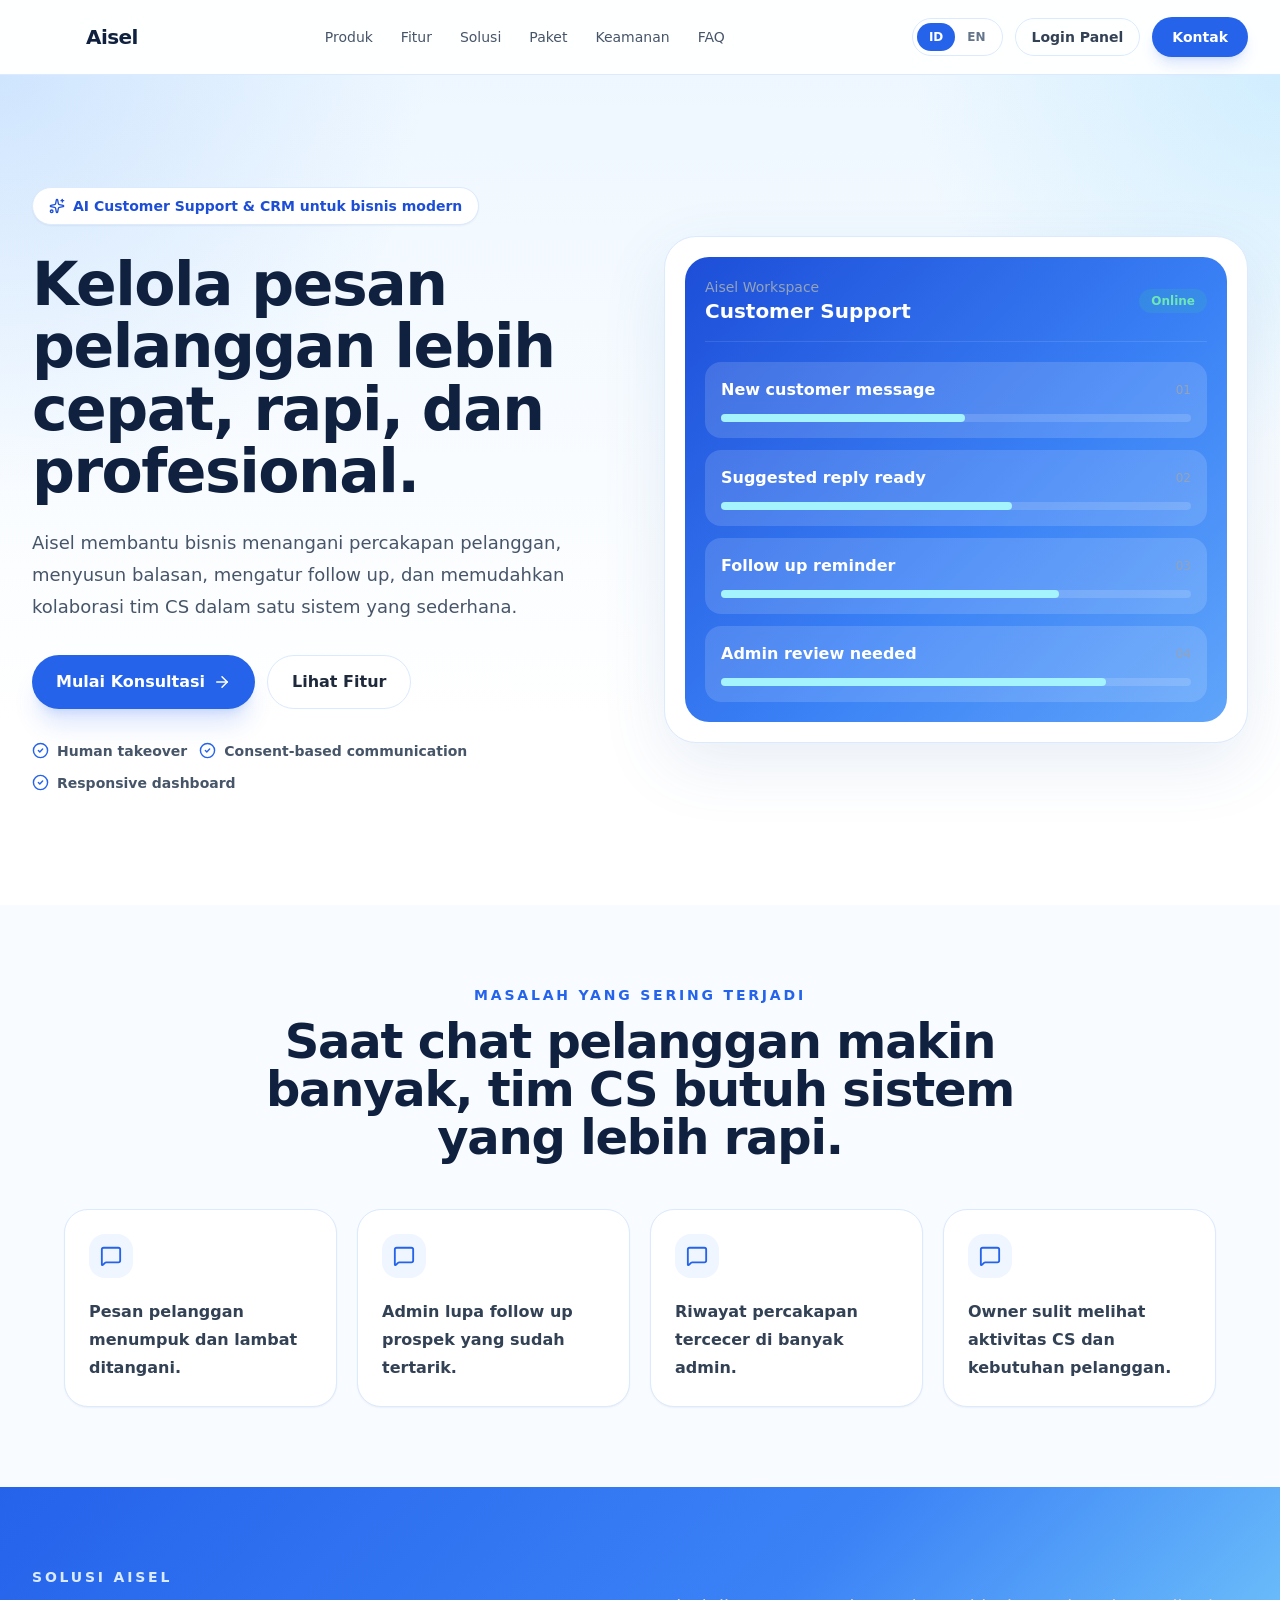
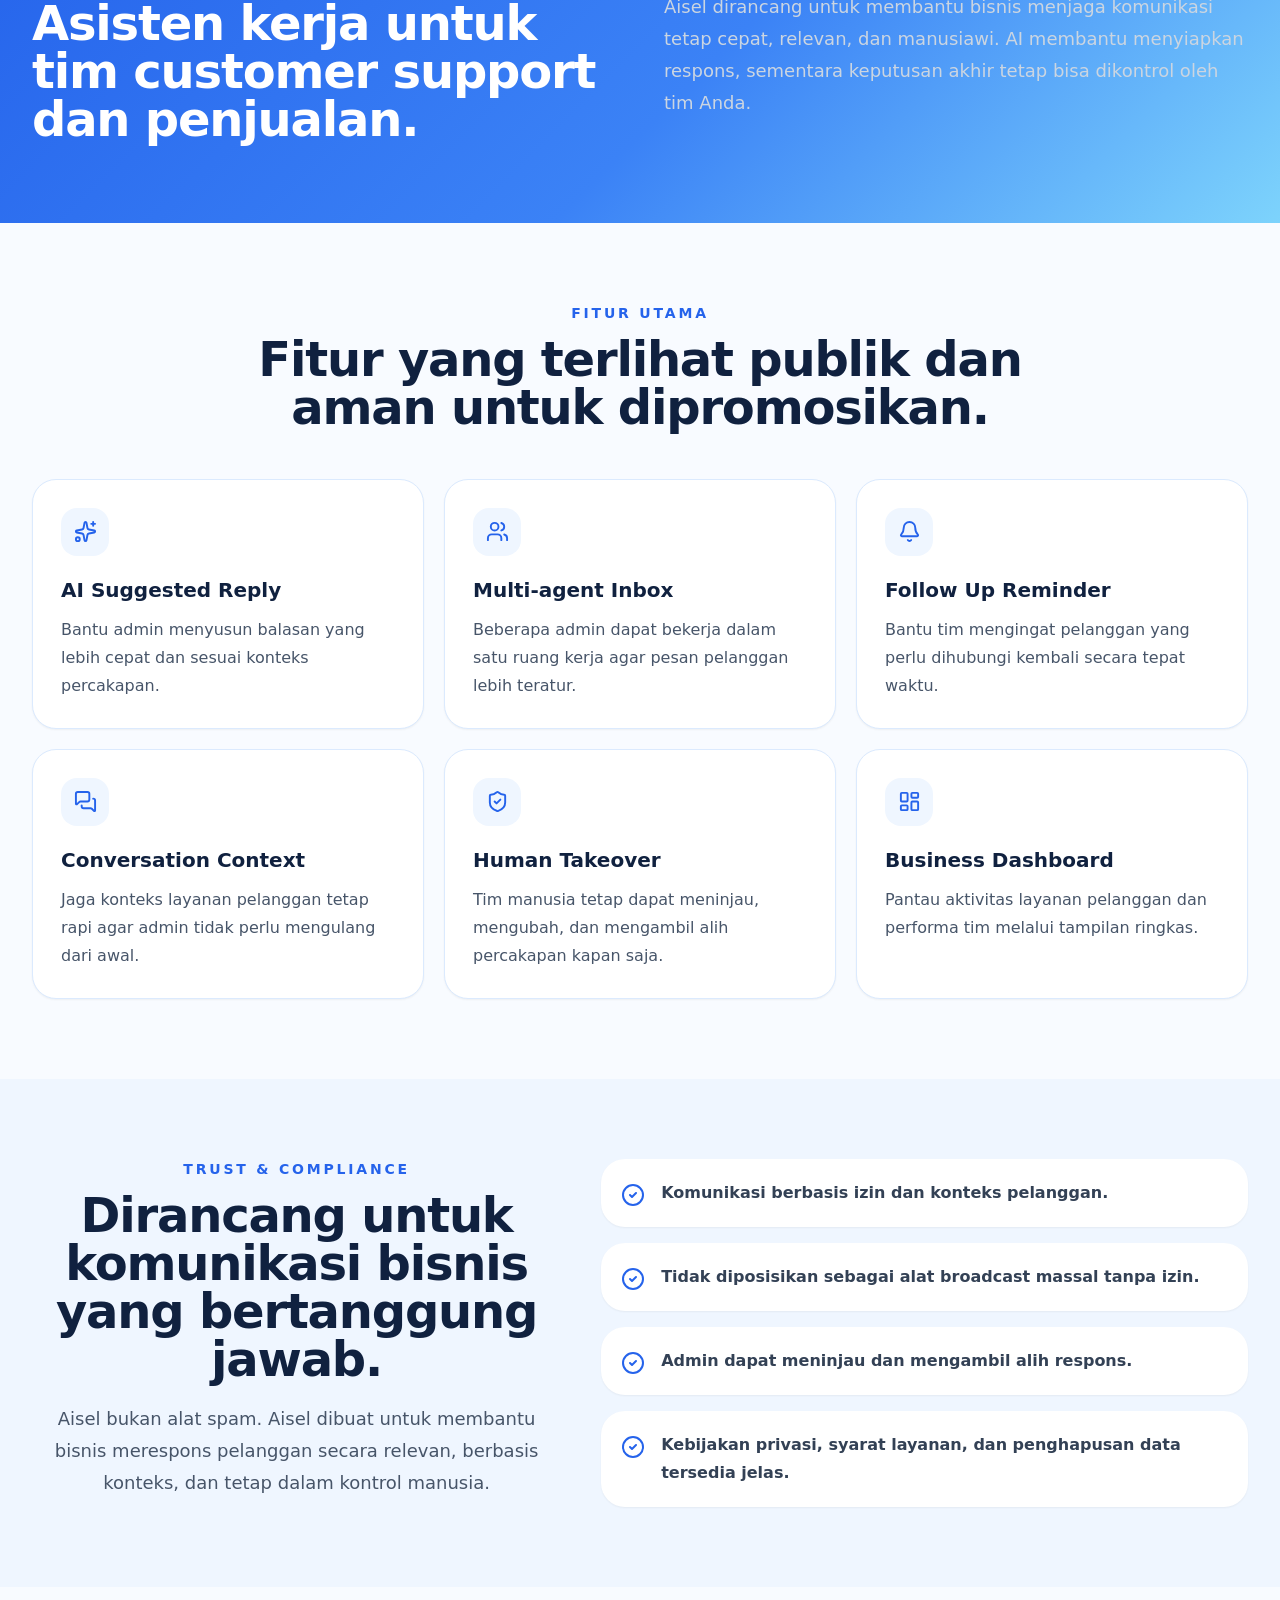
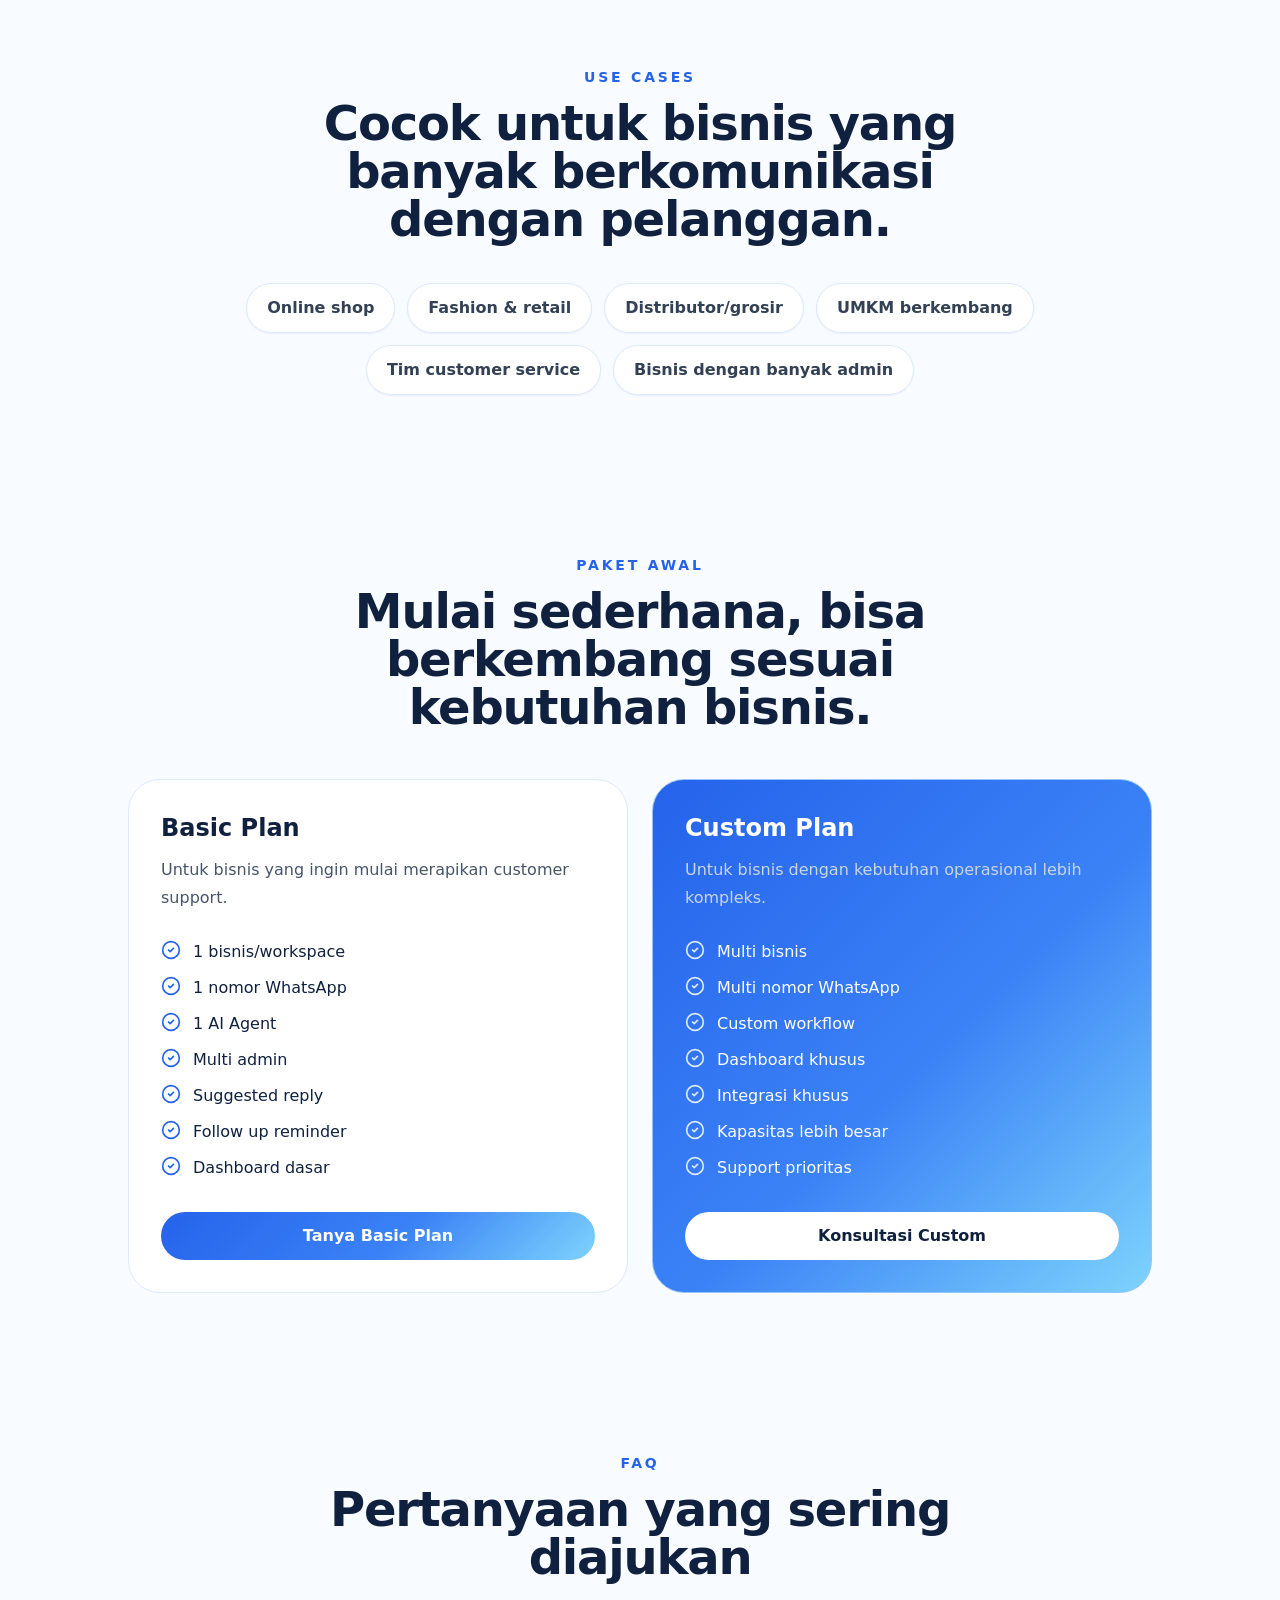
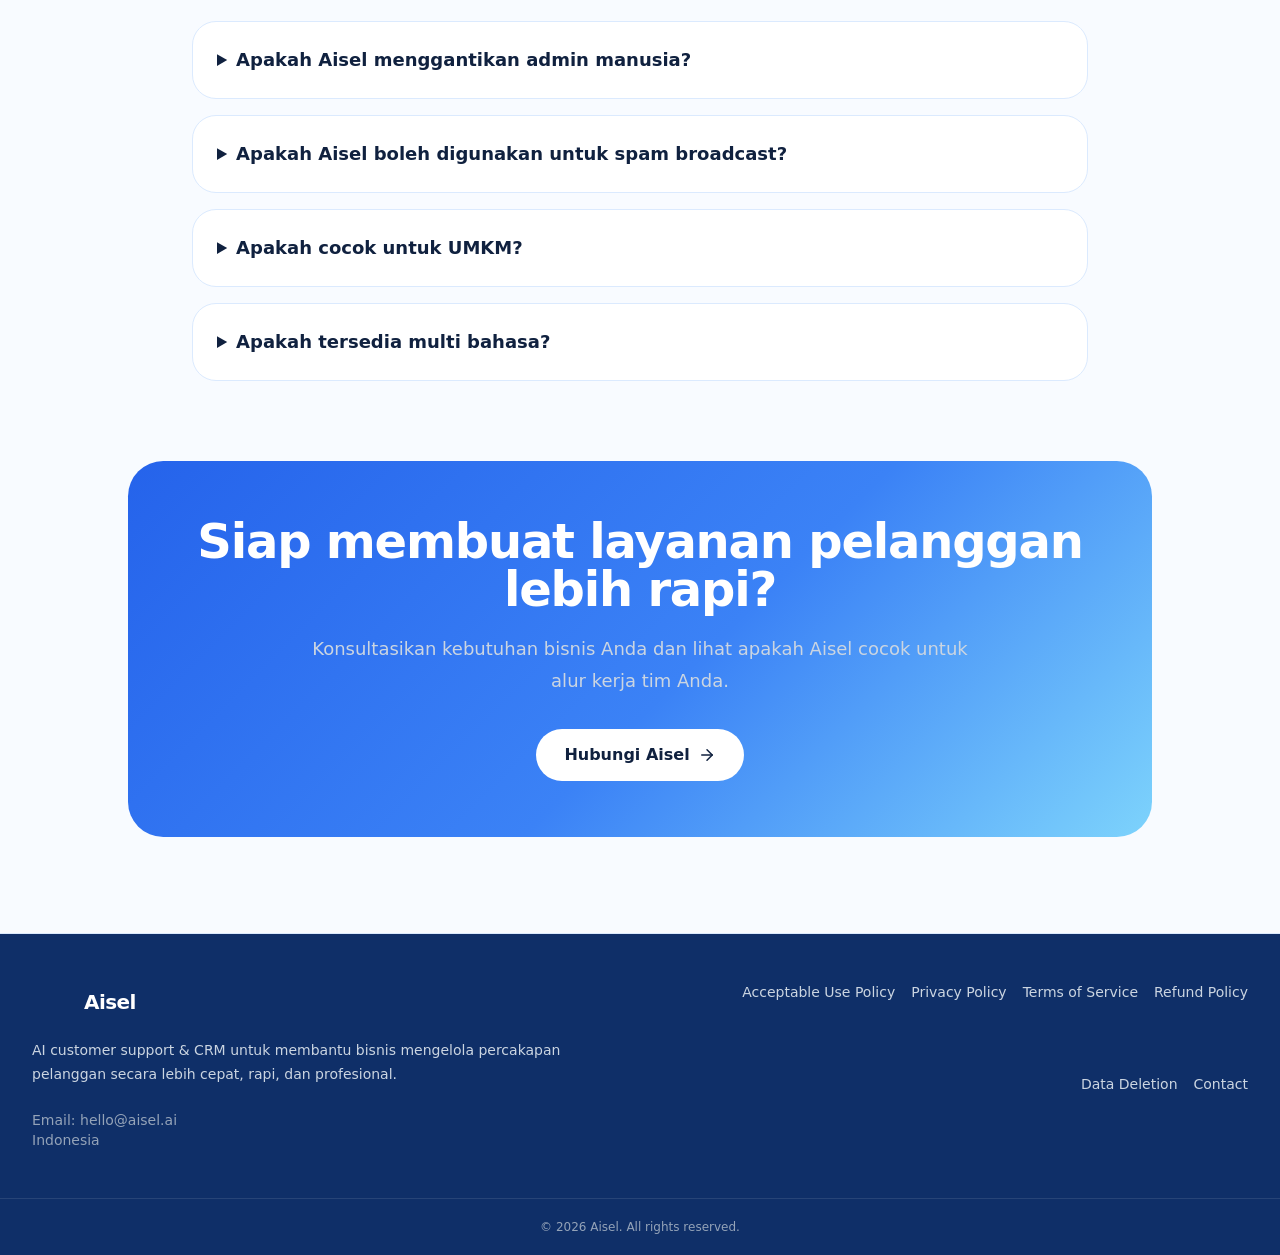
==== index.html @ 8911fbd5 "Add Acceptable Use Policy page" ====
<!doctype html>
<html lang="id">
  <head>
    <meta charset="UTF-8" />
    <meta name="viewport" content="width=device-width, initial-scale=1.0" />
    <meta name="description" content="Aisel membantu bisnis mengelola pesan pelanggan, respons CS, follow up, dan kolaborasi tim secara lebih rapi." />
    <meta name="theme-color" content="#2563eb" />
    <meta property="og:title" content="Aisel — AI Customer Support & CRM" />
    <meta property="og:description" content="Kelola pesan pelanggan lebih cepat, rapi, dan profesional dengan Aisel." />
    <meta property="og:type" content="website" />
    <meta property="og:url" content="https://aisel.ai" />

    <link rel="icon" type="image/png" href="https://panel.aisel.ai/aisel/icon-only.png" />
    <link rel="apple-touch-icon" href="https://panel.aisel.ai/aisel/icon-only.png" />

    <title>Aisel — AI Customer Support & CRM</title>

    <script type="module" crossorigin src="/assets/index-CqHLLNbp.js"></script>
    <link rel="stylesheet" crossorigin href="/assets/index-DAEojUmn.css">

    <style>
      :root { color-scheme: light; }

      body {
        background: #f8fbff !important;
        color: #10213f !important;
      }

      .gradient-bg {
        background:
          radial-gradient(circle at top left, rgba(96, 165, 250, 0.22), transparent 28%),
          radial-gradient(circle at top right, rgba(125, 211, 252, 0.26), transparent 24%),
          linear-gradient(180deg, #eef7ff 0%, #ffffff 78%) !important;
      }

      .bg-slate-950 { background-color: #2563eb !important; }
      footer.bg-slate-950 { background-color: #0f2f68 !important; }
      .bg-slate-50 { background-color: #f8fbff !important; }
      .bg-blue-50 { background-color: #eff6ff !important; }

      .border-slate-200,
      .border-slate-200\/70 {
        border-color: #dbeafe !important;
      }

      .border-slate-950 { border-color: #93c5fd !important; }

      .text-slate-950 { color: #10213f !important; }
      .text-blue-600 { color: #2563eb !important; }
      .text-blue-700 { color: #1d4ed8 !important; }

      .shadow-slate-900\/10,
      .shadow-slate-900\/15 {
        --tw-shadow-color: rgba(37, 99, 235, 0.16) !important;
      }

      .card-glow {
        box-shadow: 0 22px 65px rgba(65, 112, 185, 0.12) !important;
      }

      .hover\:bg-slate-800:hover { background-color: #1d4ed8 !important; }
      .hover\:bg-slate-50:hover { background-color: #eff6ff !important; }

      #pricing .bg-slate-950,
      #contact .bg-slate-950,
      main > section.bg-slate-950 {
        background: linear-gradient(135deg, #2563eb 0%, #3b82f6 55%, #7dd3fc 100%) !important;
      }

      .rounded-\[1\.5rem\].bg-slate-950 {
        background: linear-gradient(135deg, #1d4ed8 0%, #3b82f6 58%, #60a5fa 100%) !important;
      }

      .bg-cyan-400 { background-color: #a5f3fc !important; }
      .text-cyan-300 { color: #dbeafe !important; }

      .bg-white\/10,
      .bg-white\/8 {
        background-color: rgba(255,255,255,0.14) !important;
      }

      /* Aisel official icon replacement */
      header a[href="#/"] > span:first-child,
      footer .flex.items-center.gap-3.font-bold > span:first-child {
        background-image: url("https://panel.aisel.ai/aisel/icon-only.png") !important;
        background-size: contain !important;
        background-position: center !important;
        background-repeat: no-repeat !important;
        background-color: transparent !important;
        color: transparent !important;
        font-size: 0 !important;
        line-height: 0 !important;
        box-shadow: none !important;
      }

      header a[href="#/"] > span:first-child {
        width: 42px !important;
        height: 42px !important;
        border-radius: 14px !important;
      }

      footer .flex.items-center.gap-3.font-bold > span:first-child {
        width: 40px !important;
        height: 40px !important;
        border-radius: 14px !important;
      }

      /* Keep text wordmark clean beside the official icon */
      header a[href="#/"] > span:last-child {
        color: #10213f !important;
        font-weight: 800 !important;
        letter-spacing: -0.03em !important;
      }

      footer .flex.items-center.gap-3.font-bold > span:last-child {
        color: #ffffff !important;
        font-weight: 800 !important;
        letter-spacing: -0.03em !important;
      }

      .aisel-policy-page {
        min-height: 70vh;
        background: #f7fbff;
        padding: 64px 20px;
      }

      .aisel-policy-card {
        max-width: 960px;
        margin: 0 auto;
        border: 1px solid #dbeafe;
        border-radius: 32px;
        background: #ffffff;
        padding: 32px;
        box-shadow: 0 18px 50px rgba(37, 99, 235, 0.10);
      }

      .aisel-policy-back {
        display: inline-flex;
        align-items: center;
        color: #2563eb;
        font-weight: 800;
        text-decoration: none;
        margin-bottom: 28px;
      }

      .aisel-policy-card h1 {
        margin: 0;
        font-size: clamp(2rem, 5vw, 3.5rem);
        line-height: 1.05;
        letter-spacing: -0.045em;
        color: #10213f;
      }

      .aisel-policy-updated {
        margin-top: 14px;
        color: #64748b;
        font-size: 0.95rem;
      }

      .aisel-policy-section {
        margin-top: 32px;
        padding-top: 28px;
        border-top: 1px solid #e0efff;
      }

      .aisel-policy-section h2 {
        margin: 0 0 12px;
        font-size: 1.25rem;
        color: #10213f;
      }

      .aisel-policy-section p,
      .aisel-policy-section li {
        color: #475569;
        line-height: 1.8;
      }

      .aisel-policy-section ul {
        margin: 12px 0 0 22px;
        padding: 0;
        list-style: disc;
      }

      @media (min-width: 768px) {
        .aisel-policy-card { padding: 48px; }
      }
    </style>
  </head>

  <body>
    <div id="root"></div>

    <script>
      (function () {
        const policyPath = '#/acceptable-use-policy';

        const policyHtml = `
          <main class="aisel-policy-page">
            <article class="aisel-policy-card">
              <a class="aisel-policy-back" href="#/">← Aisel</a>
              <h1>Acceptable Use Policy</h1>
              <p class="aisel-policy-updated">Terakhir diperbarui: 18 Mei 2026</p>

              <section class="aisel-policy-section">
                <h2>Tujuan Kebijakan</h2>
                <p>Kebijakan ini menjelaskan penggunaan yang diperbolehkan dan dilarang saat menggunakan Aisel. Aisel dirancang untuk membantu bisnis mengelola komunikasi pelanggan, customer support, follow up, dan kolaborasi tim secara bertanggung jawab.</p>
              </section>

              <section class="aisel-policy-section">
                <h2>Penggunaan yang Diperbolehkan</h2>
                <p>Pengguna dapat menggunakan Aisel untuk kebutuhan operasional bisnis yang sah, termasuk:</p>
                <ul>
                  <li>Mengelola percakapan pelanggan yang relevan dengan bisnis.</li>
                  <li>Membantu tim customer support menyusun respons dengan lebih rapi.</li>
                  <li>Mengatur follow up pelanggan berdasarkan konteks komunikasi yang wajar.</li>
                  <li>Meningkatkan kolaborasi internal tim dalam menangani pelanggan.</li>
                </ul>
              </section>

              <section class="aisel-policy-section">
                <h2>Penggunaan yang Dilarang</h2>
                <p>Pengguna dilarang menggunakan Aisel untuk aktivitas berikut:</p>
                <ul>
                  <li>Spam, blast, atau pengiriman pesan massal tanpa izin yang sah.</li>
                  <li>Phishing, penipuan, impersonasi, atau penyamaran identitas.</li>
                  <li>Mengumpulkan, membeli, menjual, atau menyalahgunakan data kontak tanpa dasar izin yang sesuai.</li>
                  <li>Mengirim konten yang melanggar hukum, menyesatkan, mengancam, melecehkan, atau merugikan pihak lain.</li>
                  <li>Menjual atau mempromosikan produk/jasa ilegal, sangat dibatasi, atau melanggar kebijakan platform terkait.</li>
                  <li>Mencoba menghindari sistem keamanan, batasan platform, atau kebijakan Meta, WhatsApp, Google, maupun penyedia layanan lain.</li>
                  <li>Menggunakan Aisel untuk scraping, penyalahgunaan data pelanggan, atau komunikasi tanpa konteks yang sah.</li>
                </ul>
              </section>

              <section class="aisel-policy-section">
                <h2>Komunikasi Berbasis Izin</h2>
                <p>Pengguna bertanggung jawab memastikan komunikasi kepada pelanggan dilakukan secara relevan, berbasis izin, dan sesuai peraturan yang berlaku. Aisel tidak diposisikan sebagai alat spam atau alat untuk mengirim pesan tanpa persetujuan yang sesuai.</p>
              </section>

              <section class="aisel-policy-section">
                <h2>Kontrol Manusia</h2>
                <p>Respons berbantuan AI tetap perlu ditinjau oleh manusia, terutama untuk informasi sensitif, komitmen harga, kebijakan bisnis, keluhan pelanggan, atau keputusan yang berdampak hukum dan finansial.</p>
              </section>

              <section class="aisel-policy-section">
                <h2>Hubungan dengan Platform Pihak Ketiga</h2>
                <p>Aisel adalah produk perangkat lunak independen dan tidak berafiliasi, disponsori, atau didukung secara resmi oleh Meta atau WhatsApp. WhatsApp adalah merek dagang dari pemiliknya masing-masing. Pengguna bertanggung jawab mematuhi kebijakan platform yang digunakan.</p>
              </section>

              <section class="aisel-policy-section">
                <h2>Penegakan Kebijakan</h2>
                <p>Aisel dapat membatasi, menangguhkan, atau menghentikan akses pengguna apabila ditemukan penyalahgunaan layanan, pelanggaran kebijakan, risiko keamanan, atau aktivitas yang dapat merugikan pelanggan, platform, atau pihak lain.</p>
              </section>

              <section class="aisel-policy-section">
                <h2>Kontak</h2>
                <p>Untuk pertanyaan terkait kebijakan ini, hubungi kami melalui email resmi: hello@aisel.ai.</p>
              </section>
            </article>
          </main>
        `;

        function renderAcceptableUsePolicy() {
          const root = document.getElementById('root');
          if (!root) return;
          if (window.location.hash === policyPath) {
            document.title = 'Acceptable Use Policy — Aisel';
            root.innerHTML = policyHtml;
          }
        }

        function injectFooterLink() {
          const footerLinks = document.querySelector('footer .flex.flex-wrap.gap-4');
          if (!footerLinks || footerLinks.querySelector('[href="#/acceptable-use-policy"]')) return;
          const link = document.createElement('a');
          link.href = '#/acceptable-use-policy';
          link.className = 'text-sm text-slate-300 hover:text-white';
          link.textContent = 'Acceptable Use Policy';
          footerLinks.insertBefore(link, footerLinks.firstChild);
        }

        function run() {
          if (window.location.hash === policyPath) {
            setTimeout(renderAcceptableUsePolicy, 120);
            setTimeout(renderAcceptableUsePolicy, 350);
          } else {
            setTimeout(injectFooterLink, 250);
            setTimeout(injectFooterLink, 800);
          }
        }

        window.addEventListener('hashchange', function () {
          if (window.location.hash === policyPath) {
            run();
          } else {
            setTimeout(injectFooterLink, 400);
          }
        });

        window.addEventListener('DOMContentLoaded', run);
        setTimeout(run, 900);
      })();
    </script>
  </body>
</html>
---- assets/index-DAEojUmn.css ----
*,:before,:after,::backdrop{--tw-border-spacing-x:0;--tw-border-spacing-y:0;--tw-translate-x:0;--tw-translate-y:0;--tw-rotate:0;--tw-skew-x:0;--tw-skew-y:0;--tw-scale-x:1;--tw-scale-y:1;--tw-pan-x: ;--tw-pan-y: ;--tw-pinch-zoom: ;--tw-scroll-snap-strictness:proximity;--tw-gradient-from-position: ;--tw-gradient-via-position: ;--tw-gradient-to-position: ;--tw-ordinal: ;--tw-slashed-zero: ;--tw-numeric-figure: ;--tw-numeric-spacing: ;--tw-numeric-fraction: ;--tw-ring-inset: ;--tw-ring-offset-width:0px;--tw-ring-offset-color:#fff;--tw-ring-color:#3b82f680;--tw-ring-offset-shadow:0 0 #0000;--tw-ring-shadow:0 0 #0000;--tw-shadow:0 0 #0000;--tw-shadow-colored:0 0 #0000;--tw-blur: ;--tw-brightness: ;--tw-contrast: ;--tw-grayscale: ;--tw-hue-rotate: ;--tw-invert: ;--tw-saturate: ;--tw-sepia: ;--tw-drop-shadow: ;--tw-backdrop-blur: ;--tw-backdrop-brightness: ;--tw-backdrop-contrast: ;--tw-backdrop-grayscale: ;--tw-backdrop-hue-rotate: ;--tw-backdrop-invert: ;--tw-backdrop-opacity: ;--tw-backdrop-saturate: ;--tw-backdrop-sepia: ;--tw-contain-size: ;--tw-contain-layout: ;--tw-contain-paint: ;--tw-contain-style: }*,:before,:after{box-sizing:border-box;border:0 solid #e5e7eb}:before,:after{--tw-content:""}html,:host{-webkit-text-size-adjust:100%;tab-size:4;font-feature-settings:normal;font-variation-settings:normal;-webkit-tap-highlight-color:transparent;font-family:Inter,ui-sans-serif,system-ui,sans-serif;line-height:1.5}body{line-height:inherit;margin:0}hr{height:0;color:inherit;border-top-width:1px}abbr:where([title]){-webkit-text-decoration:underline dotted;text-decoration:underline dotted}h1,h2,h3,h4,h5,h6{font-size:inherit;font-weight:inherit}a{color:inherit;-webkit-text-decoration:inherit;text-decoration:inherit}b,strong{font-weight:bolder}code,kbd,samp,pre{font-feature-settings:normal;font-variation-settings:normal;font-family:ui-monospace,SFMono-Regular,Menlo,Monaco,Consolas,Liberation Mono,Courier New,monospace;font-size:1em}small{font-size:80%}sub,sup{vertical-align:baseline;font-size:75%;line-height:0;position:relative}sub{bottom:-.25em}sup{top:-.5em}table{text-indent:0;border-color:inherit;border-collapse:collapse}button,input,optgroup,select,textarea{font-feature-settings:inherit;font-variation-settings:inherit;font-family:inherit;font-size:100%;font-weight:inherit;line-height:inherit;letter-spacing:inherit;color:inherit;margin:0;padding:0}button,select{text-transform:none}button,input:where([type=button]),input:where([type=reset]),input:where([type=submit]){-webkit-appearance:button;background-color:#0000;background-image:none}:-moz-focusring{outline:auto}:-moz-ui-invalid{box-shadow:none}progress{vertical-align:baseline}::-webkit-inner-spin-button{height:auto}::-webkit-outer-spin-button{height:auto}[type=search]{-webkit-appearance:textfield;outline-offset:-2px}::-webkit-search-decoration{-webkit-appearance:none}::-webkit-file-upload-button{-webkit-appearance:button;font:inherit}summary{display:list-item}blockquote,dl,dd,h1,h2,h3,h4,h5,h6,hr,figure,p,pre{margin:0}fieldset{margin:0;padding:0}legend{padding:0}ol,ul,menu{margin:0;padding:0;list-style:none}dialog{padding:0}textarea{resize:vertical}input::-moz-placeholder{opacity:1;color:#9ca3af}textarea::-moz-placeholder{opacity:1;color:#9ca3af}input::placeholder,textarea::placeholder{opacity:1;color:#9ca3af}button,[role=button]{cursor:pointer}:disabled{cursor:default}img,svg,video,canvas,audio,iframe,embed,object{vertical-align:middle;display:block}img,video{max-width:100%;height:auto}[hidden]:where(:not([hidden=until-found])){display:none}.relative{position:relative}.sticky{position:sticky}.top-0{top:0}.z-50{z-index:50}.mx-auto{margin-left:auto;margin-right:auto}.mt-1{margin-top:.25rem}.mt-10{margin-top:2.5rem}.mt-12{margin-top:3rem}.mt-3{margin-top:.75rem}.mt-4{margin-top:1rem}.mt-5{margin-top:1.25rem}.mt-6{margin-top:1.5rem}.mt-7{margin-top:1.75rem}.mt-8{margin-top:2rem}.flex{display:flex}.inline-flex{display:inline-flex}.grid{display:grid}.hidden{display:none}.h-10{height:2.5rem}.h-11{height:2.75rem}.h-12{height:3rem}.h-2{height:.5rem}.w-10{width:2.5rem}.w-11{width:2.75rem}.w-12{width:3rem}.w-full{width:100%}.max-w-2xl{max-width:42rem}.max-w-3xl{max-width:48rem}.max-w-4xl{max-width:56rem}.max-w-5xl{max-width:64rem}.max-w-6xl{max-width:72rem}.max-w-7xl{max-width:80rem}.max-w-xl{max-width:36rem}.shrink-0{flex-shrink:0}.grow{flex-grow:1}.cursor-pointer{cursor:pointer}.flex-col{flex-direction:column}.flex-wrap{flex-wrap:wrap}.place-items-center{place-items:center}.items-center{align-items:center}.justify-center{justify-content:center}.justify-between{justify-content:space-between}.gap-10{gap:2.5rem}.gap-12{gap:3rem}.gap-2{gap:.5rem}.gap-3{gap:.75rem}.gap-4{gap:1rem}.gap-5{gap:1.25rem}.gap-6{gap:1.5rem}.gap-7{gap:1.75rem}.gap-8{gap:2rem}.overflow-hidden{overflow:hidden}.rounded-2xl{border-radius:1rem}.rounded-3xl,.rounded-\[1\.5rem\]{border-radius:1.5rem}.rounded-\[2\.2rem\]{border-radius:2.2rem}.rounded-\[2rem\]{border-radius:2rem}.rounded-full{border-radius:9999px}.rounded-xl{border-radius:.75rem}.border{border-width:1px}.border-b{border-bottom-width:1px}.border-t{border-top-width:1px}.border-blue-100{--tw-border-opacity:1;border-color:rgb(219 234 254/var(--tw-border-opacity,1))}.border-slate-200{--tw-border-opacity:1;border-color:rgb(226 232 240/var(--tw-border-opacity,1))}.border-slate-200\/70{border-color:#e2e8f0b3}.border-slate-950{--tw-border-opacity:1;border-color:rgb(2 6 23/var(--tw-border-opacity,1))}.border-white\/10{border-color:#ffffff1a}.bg-blue-50{--tw-bg-opacity:1;background-color:rgb(239 246 255/var(--tw-bg-opacity,1))}.bg-cyan-400{--tw-bg-opacity:1;background-color:rgb(34 211 238/var(--tw-bg-opacity,1))}.bg-emerald-400\/15{background-color:#34d39926}.bg-slate-50{--tw-bg-opacity:1;background-color:rgb(248 250 252/var(--tw-bg-opacity,1))}.bg-slate-950{--tw-bg-opacity:1;background-color:rgb(2 6 23/var(--tw-bg-opacity,1))}.bg-white{--tw-bg-opacity:1;background-color:rgb(255 255 255/var(--tw-bg-opacity,1))}.bg-white\/10{background-color:#ffffff1a}.bg-white\/85{background-color:#ffffffd9}.p-1{padding:.25rem}.p-2{padding:.5rem}.p-4{padding:1rem}.p-5{padding:1.25rem}.p-6{padding:1.5rem}.p-7{padding:1.75rem}.p-8{padding:2rem}.px-3{padding-left:.75rem;padding-right:.75rem}.px-4{padding-left:1rem;padding-right:1rem}.px-5{padding-left:1.25rem;padding-right:1.25rem}.px-6{padding-left:1.5rem;padding-right:1.5rem}.px-7{padding-left:1.75rem;padding-right:1.75rem}.py-1{padding-top:.25rem;padding-bottom:.25rem}.py-1\.5{padding-top:.375rem;padding-bottom:.375rem}.py-12{padding-top:3rem;padding-bottom:3rem}.py-16{padding-top:4rem;padding-bottom:4rem}.py-2{padding-top:.5rem;padding-bottom:.5rem}.py-2\.5{padding-top:.625rem;padding-bottom:.625rem}.py-20{padding-top:5rem;padding-bottom:5rem}.py-3{padding-top:.75rem;padding-bottom:.75rem}.py-3\.5{padding-top:.875rem;padding-bottom:.875rem}.py-4{padding-top:1rem;padding-bottom:1rem}.py-5{padding-top:1.25rem;padding-bottom:1.25rem}.pb-24{padding-bottom:6rem}.pb-4{padding-bottom:1rem}.text-center{text-align:center}.text-2xl{font-size:1.5rem;line-height:2rem}.text-3xl{font-size:1.875rem;line-height:2.25rem}.text-4xl{font-size:2.25rem;line-height:2.5rem}.text-lg{font-size:1.125rem;line-height:1.75rem}.text-sm{font-size:.875rem;line-height:1.25rem}.text-xl{font-size:1.25rem;line-height:1.75rem}.text-xs{font-size:.75rem;line-height:1rem}.font-bold{font-weight:700}.font-extrabold{font-weight:800}.font-medium{font-weight:500}.font-semibold{font-weight:600}.uppercase{text-transform:uppercase}.leading-6{line-height:1.5rem}.leading-7{line-height:1.75rem}.leading-8{line-height:2rem}.tracking-\[0\.2em\]{letter-spacing:.2em}.tracking-tight{letter-spacing:-.025em}.text-blue-600{--tw-text-opacity:1;color:rgb(37 99 235/var(--tw-text-opacity,1))}.text-blue-700{--tw-text-opacity:1;color:rgb(29 78 216/var(--tw-text-opacity,1))}.text-cyan-300{--tw-text-opacity:1;color:rgb(103 232 249/var(--tw-text-opacity,1))}.text-emerald-300{--tw-text-opacity:1;color:rgb(110 231 183/var(--tw-text-opacity,1))}.text-slate-300{--tw-text-opacity:1;color:rgb(203 213 225/var(--tw-text-opacity,1))}.text-slate-400{--tw-text-opacity:1;color:rgb(148 163 184/var(--tw-text-opacity,1))}.text-slate-500{--tw-text-opacity:1;color:rgb(100 116 139/var(--tw-text-opacity,1))}.text-slate-600{--tw-text-opacity:1;color:rgb(71 85 105/var(--tw-text-opacity,1))}.text-slate-700{--tw-text-opacity:1;color:rgb(51 65 85/var(--tw-text-opacity,1))}.text-slate-800{--tw-text-opacity:1;color:rgb(30 41 59/var(--tw-text-opacity,1))}.text-slate-950{--tw-text-opacity:1;color:rgb(2 6 23/var(--tw-text-opacity,1))}.text-white{--tw-text-opacity:1;color:rgb(255 255 255/var(--tw-text-opacity,1))}.shadow-lg{--tw-shadow:0 10px 15px -3px #0000001a, 0 4px 6px -4px #0000001a;--tw-shadow-colored:0 10px 15px -3px var(--tw-shadow-color), 0 4px 6px -4px var(--tw-shadow-color);box-shadow:var(--tw-ring-offset-shadow,0 0 #0000), var(--tw-ring-shadow,0 0 #0000), var(--tw-shadow)}.shadow-sm{--tw-shadow:0 1px 2px 0 #0000000d;--tw-shadow-colored:0 1px 2px 0 var(--tw-shadow-color);box-shadow:var(--tw-ring-offset-shadow,0 0 #0000), var(--tw-ring-shadow,0 0 #0000), var(--tw-shadow)}.shadow-xl{--tw-shadow:0 20px 25px -5px #0000001a, 0 8px 10px -6px #0000001a;--tw-shadow-colored:0 20px 25px -5px var(--tw-shadow-color), 0 8px 10px -6px var(--tw-shadow-color);box-shadow:var(--tw-ring-offset-shadow,0 0 #0000), var(--tw-ring-shadow,0 0 #0000), var(--tw-shadow)}.shadow-slate-900\/10{--tw-shadow-color:#0f172a1a;--tw-shadow:var(--tw-shadow-colored)}.shadow-slate-900\/15{--tw-shadow-color:#0f172a26;--tw-shadow:var(--tw-shadow-colored)}.backdrop-blur-xl{--tw-backdrop-blur:blur(24px);-webkit-backdrop-filter:var(--tw-backdrop-blur) var(--tw-backdrop-brightness) var(--tw-backdrop-contrast) var(--tw-backdrop-grayscale) var(--tw-backdrop-hue-rotate) var(--tw-backdrop-invert) var(--tw-backdrop-opacity) var(--tw-backdrop-saturate) var(--tw-backdrop-sepia);backdrop-filter:var(--tw-backdrop-blur) var(--tw-backdrop-brightness) var(--tw-backdrop-contrast) var(--tw-backdrop-grayscale) var(--tw-backdrop-hue-rotate) var(--tw-backdrop-invert) var(--tw-backdrop-opacity) var(--tw-backdrop-saturate) var(--tw-backdrop-sepia)}.transition{transition-property:color,background-color,border-color,text-decoration-color,fill,stroke,opacity,box-shadow,transform,filter,-webkit-backdrop-filter,backdrop-filter;transition-duration:.15s;transition-timing-function:cubic-bezier(.4,0,.2,1)}:root{--lightningcss-light:initial;--lightningcss-dark: ;color-scheme:light}html{scroll-behavior:smooth}body{color:#0f172a;background:#fff;margin:0;font-family:Inter,ui-sans-serif,system-ui,sans-serif}.gradient-bg{background:radial-gradient(circle at 0 0,#2563eb29,#0000 30%),radial-gradient(circle at 100% 0,#06b6d429,#0000 28%),linear-gradient(#f8fafc 0%,#fff 80%)}.card-glow{box-shadow:0 20px 70px #0f172a14}.hover\:-translate-y-1:hover{--tw-translate-y:-.25rem;transform:translate(var(--tw-translate-x), var(--tw-translate-y)) rotate(var(--tw-rotate)) skewX(var(--tw-skew-x)) skewY(var(--tw-skew-y)) scaleX(var(--tw-scale-x)) scaleY(var(--tw-scale-y))}.hover\:bg-slate-50:hover{--tw-bg-opacity:1;background-color:rgb(248 250 252/var(--tw-bg-opacity,1))}.hover\:bg-slate-800:hover{--tw-bg-opacity:1;background-color:rgb(30 41 59/var(--tw-bg-opacity,1))}.hover\:text-slate-950:hover{--tw-text-opacity:1;color:rgb(2 6 23/var(--tw-text-opacity,1))}.hover\:text-white:hover{--tw-text-opacity:1;color:rgb(255 255 255/var(--tw-text-opacity,1))}.hover\:shadow-xl:hover{--tw-shadow:0 20px 25px -5px #0000001a, 0 8px 10px -6px #0000001a;--tw-shadow-colored:0 20px 25px -5px var(--tw-shadow-color), 0 8px 10px -6px var(--tw-shadow-color);box-shadow:var(--tw-ring-offset-shadow,0 0 #0000), var(--tw-ring-shadow,0 0 #0000), var(--tw-shadow)}@media (width>=640px){.sm\:flex-row{flex-direction:row}}@media (width>=768px){.md\:grid-cols-2{grid-template-columns:repeat(2,minmax(0,1fr))}.md\:p-12{padding:3rem}.md\:p-14{padding:3.5rem}.md\:text-5xl{font-size:3rem;line-height:1}.md\:text-6xl{font-size:3.75rem;line-height:1}.md\:leading-\[1\.04\]{line-height:1.04}}@media (width>=1024px){.lg\:flex{display:flex}.lg\:hidden{display:none}.lg\:grid-cols-2{grid-template-columns:repeat(2,minmax(0,1fr))}.lg\:grid-cols-3{grid-template-columns:repeat(3,minmax(0,1fr))}.lg\:grid-cols-4{grid-template-columns:repeat(4,minmax(0,1fr))}.lg\:grid-cols-\[\.9fr_1\.1fr\]{grid-template-columns:.9fr 1.1fr}.lg\:justify-end{justify-content:flex-end}.lg\:px-8{padding-left:2rem;padding-right:2rem}.lg\:py-28{padding-top:7rem;padding-bottom:7rem}}
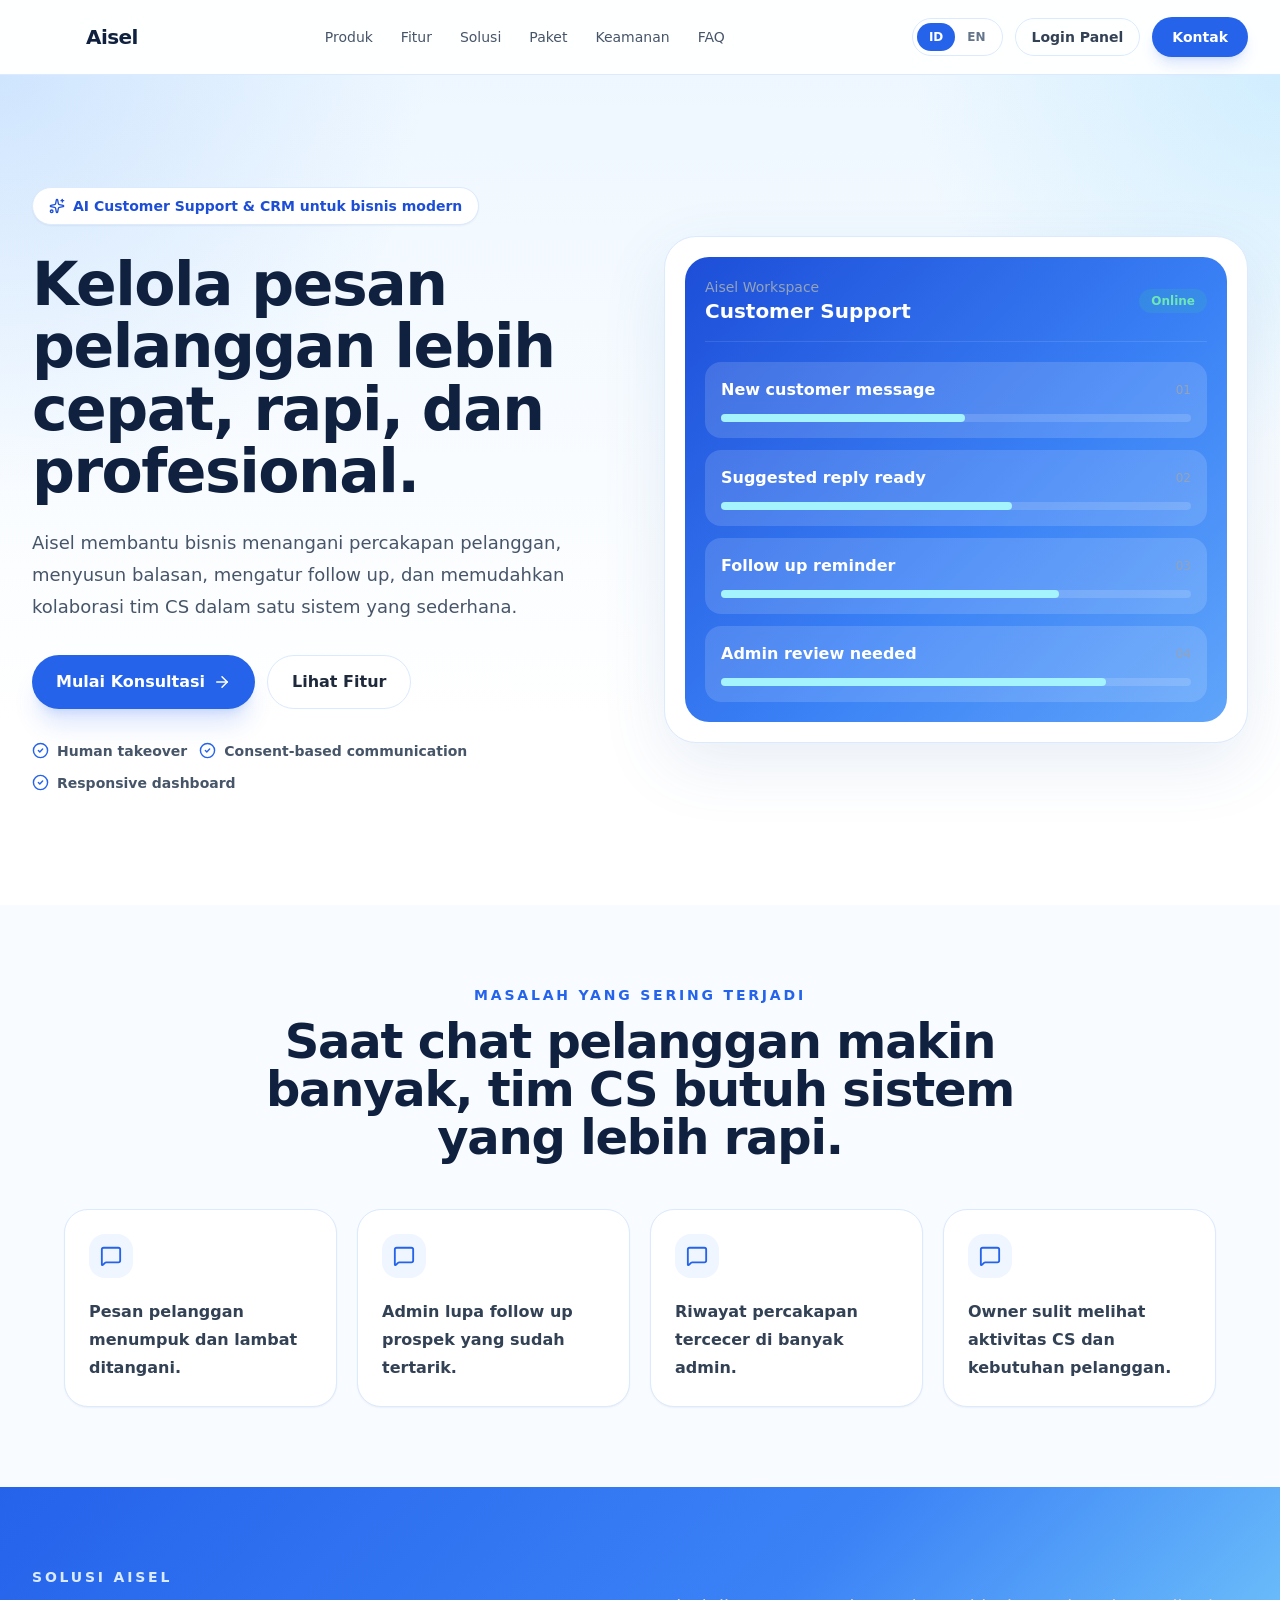
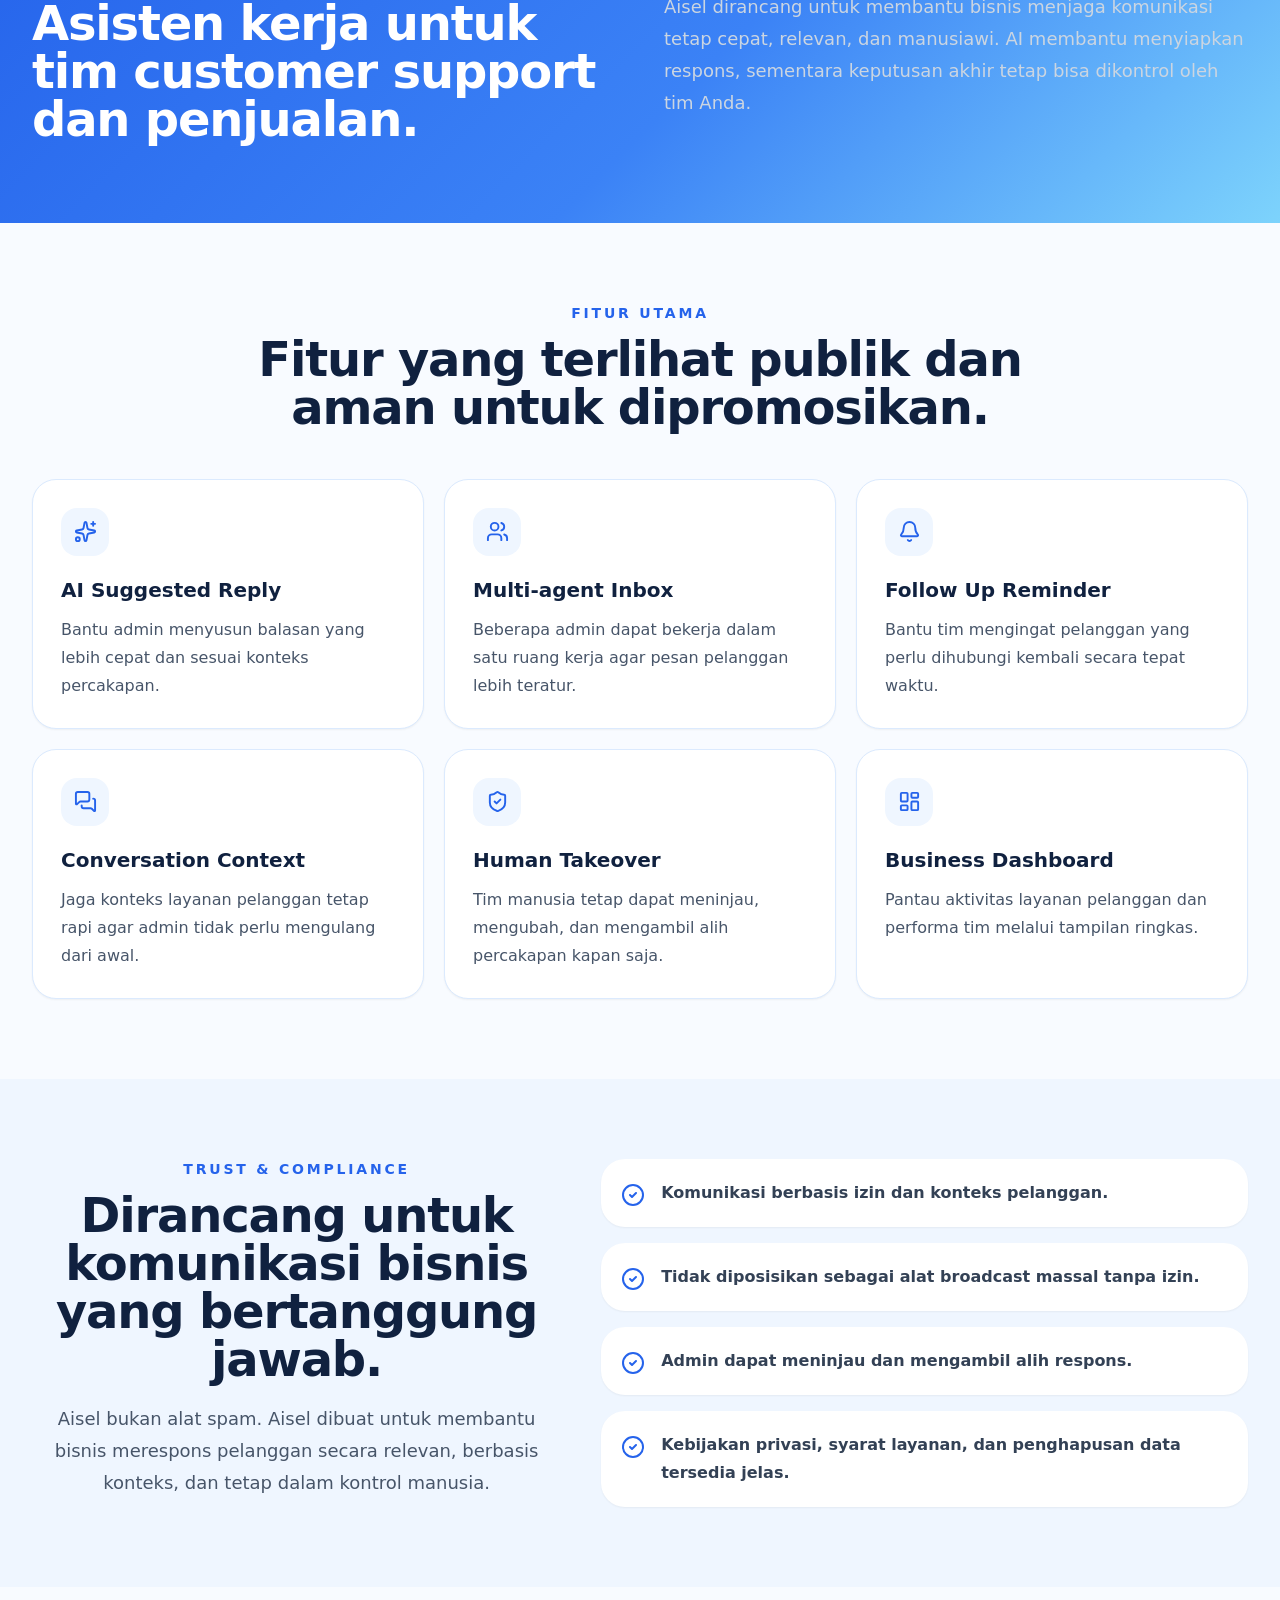
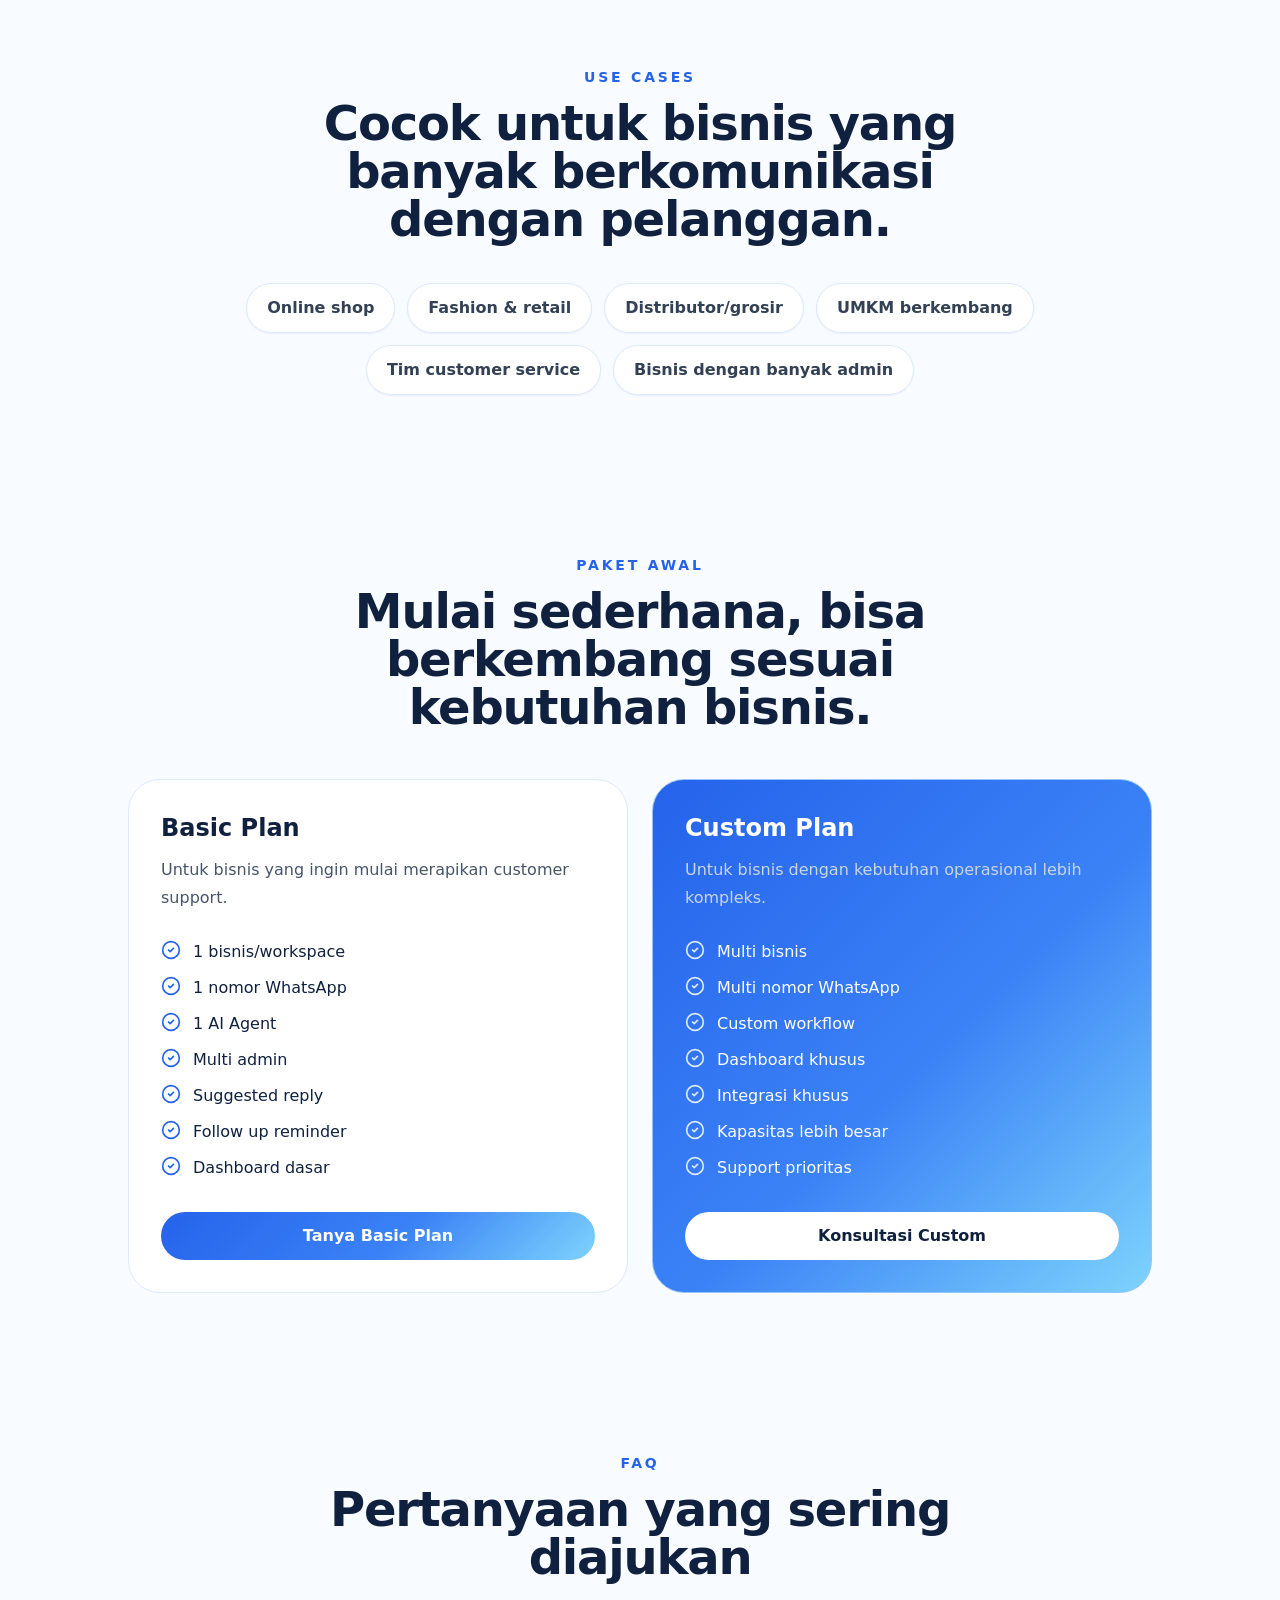
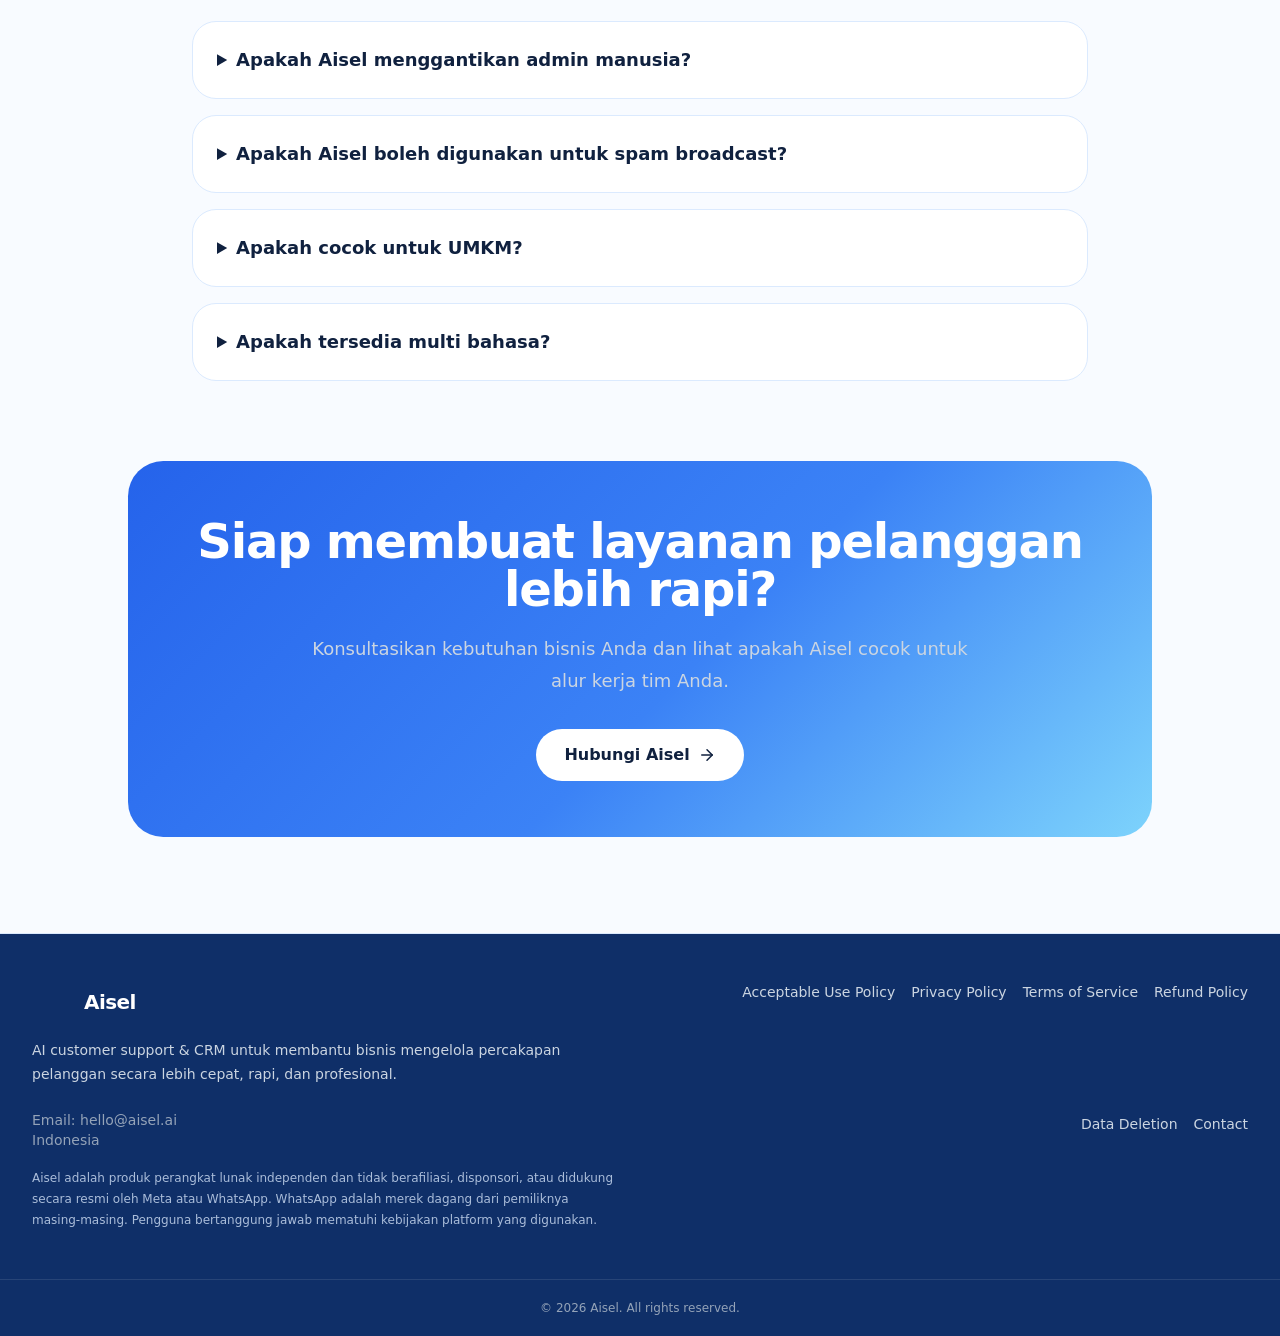
==== commit 7ea4b28d: "Add Meta and WhatsApp disclaimer" ====
--- a/index.html
+++ b/index.html
@@ -21,10 +21,7 @@
     <style>
       :root { color-scheme: light; }
 
-      body {
-        background: #f8fbff !important;
-        color: #10213f !important;
-      }
+      body { background: #f8fbff !important; color: #10213f !important; }
 
       .gradient-bg {
         background:
@@ -38,26 +35,14 @@
       .bg-slate-50 { background-color: #f8fbff !important; }
       .bg-blue-50 { background-color: #eff6ff !important; }
 
-      .border-slate-200,
-      .border-slate-200\/70 {
-        border-color: #dbeafe !important;
-      }
-
+      .border-slate-200, .border-slate-200\/70 { border-color: #dbeafe !important; }
       .border-slate-950 { border-color: #93c5fd !important; }
-
       .text-slate-950 { color: #10213f !important; }
       .text-blue-600 { color: #2563eb !important; }
       .text-blue-700 { color: #1d4ed8 !important; }
 
-      .shadow-slate-900\/10,
-      .shadow-slate-900\/15 {
-        --tw-shadow-color: rgba(37, 99, 235, 0.16) !important;
-      }
-
-      .card-glow {
-        box-shadow: 0 22px 65px rgba(65, 112, 185, 0.12) !important;
-      }
-
+      .shadow-slate-900\/10, .shadow-slate-900\/15 { --tw-shadow-color: rgba(37, 99, 235, 0.16) !important; }
+      .card-glow { box-shadow: 0 22px 65px rgba(65, 112, 185, 0.12) !important; }
       .hover\:bg-slate-800:hover { background-color: #1d4ed8 !important; }
       .hover\:bg-slate-50:hover { background-color: #eff6ff !important; }
 
@@ -73,13 +58,8 @@
 
       .bg-cyan-400 { background-color: #a5f3fc !important; }
       .text-cyan-300 { color: #dbeafe !important; }
-
-      .bg-white\/10,
-      .bg-white\/8 {
-        background-color: rgba(255,255,255,0.14) !important;
-      }
-
-      /* Aisel official icon replacement */
+      .bg-white\/10, .bg-white\/8 { background-color: rgba(255,255,255,0.14) !important; }
+
       header a[href="#/"] > span:first-child,
       footer .flex.items-center.gap-3.font-bold > span:first-child {
         background-image: url("https://panel.aisel.ai/aisel/icon-only.png") !important;
@@ -93,97 +73,51 @@
         box-shadow: none !important;
       }
 
-      header a[href="#/"] > span:first-child {
-        width: 42px !important;
-        height: 42px !important;
-        border-radius: 14px !important;
-      }
-
-      footer .flex.items-center.gap-3.font-bold > span:first-child {
-        width: 40px !important;
-        height: 40px !important;
-        border-radius: 14px !important;
-      }
-
-      /* Keep text wordmark clean beside the official icon */
-      header a[href="#/"] > span:last-child {
-        color: #10213f !important;
-        font-weight: 800 !important;
-        letter-spacing: -0.03em !important;
-      }
-
-      footer .flex.items-center.gap-3.font-bold > span:last-child {
-        color: #ffffff !important;
-        font-weight: 800 !important;
-        letter-spacing: -0.03em !important;
-      }
-
-      .aisel-policy-page {
-        min-height: 70vh;
-        background: #f7fbff;
-        padding: 64px 20px;
-      }
-
-      .aisel-policy-card {
-        max-width: 960px;
-        margin: 0 auto;
+      header a[href="#/"] > span:first-child { width: 42px !important; height: 42px !important; border-radius: 14px !important; }
+      footer .flex.items-center.gap-3.font-bold > span:first-child { width: 40px !important; height: 40px !important; border-radius: 14px !important; }
+      header a[href="#/"] > span:last-child { color: #10213f !important; font-weight: 800 !important; letter-spacing: -0.03em !important; }
+      footer .flex.items-center.gap-3.font-bold > span:last-child { color: #ffffff !important; font-weight: 800 !important; letter-spacing: -0.03em !important; }
+
+      .aisel-policy-page { min-height: 70vh; background: #f7fbff; padding: 64px 20px; }
+      .aisel-policy-card { max-width: 960px; margin: 0 auto; border: 1px solid #dbeafe; border-radius: 32px; background: #ffffff; padding: 32px; box-shadow: 0 18px 50px rgba(37, 99, 235, 0.10); }
+      .aisel-policy-back { display: inline-flex; align-items: center; color: #2563eb; font-weight: 800; text-decoration: none; margin-bottom: 28px; }
+      .aisel-policy-card h1 { margin: 0; font-size: clamp(2rem, 5vw, 3.5rem); line-height: 1.05; letter-spacing: -0.045em; color: #10213f; }
+      .aisel-policy-updated { margin-top: 14px; color: #64748b; font-size: 0.95rem; }
+      .aisel-policy-section { margin-top: 32px; padding-top: 28px; border-top: 1px solid #e0efff; }
+      .aisel-policy-section h2 { margin: 0 0 12px; font-size: 1.25rem; color: #10213f; }
+      .aisel-policy-section p, .aisel-policy-section li { color: #475569; line-height: 1.8; }
+      .aisel-policy-section ul { margin: 12px 0 0 22px; padding: 0; list-style: disc; }
+
+      .aisel-platform-disclaimer {
+        margin-top: 18px;
+        max-width: 660px;
+        color: rgba(219, 234, 254, 0.76);
+        font-size: 12px;
+        line-height: 1.75;
+      }
+
+      .aisel-terms-disclaimer {
+        margin-top: 30px;
+        padding: 20px;
         border: 1px solid #dbeafe;
-        border-radius: 32px;
-        background: #ffffff;
-        padding: 32px;
-        box-shadow: 0 18px 50px rgba(37, 99, 235, 0.10);
-      }
-
-      .aisel-policy-back {
-        display: inline-flex;
-        align-items: center;
-        color: #2563eb;
+        border-radius: 22px;
+        background: #f8fbff;
+      }
+
+      .aisel-terms-disclaimer h2 {
+        margin: 0 0 10px;
+        font-size: 20px;
         font-weight: 800;
-        text-decoration: none;
-        margin-bottom: 28px;
-      }
-
-      .aisel-policy-card h1 {
+        color: #10213f;
+      }
+
+      .aisel-terms-disclaimer p {
         margin: 0;
-        font-size: clamp(2rem, 5vw, 3.5rem);
-        line-height: 1.05;
-        letter-spacing: -0.045em;
-        color: #10213f;
-      }
-
-      .aisel-policy-updated {
-        margin-top: 14px;
-        color: #64748b;
-        font-size: 0.95rem;
-      }
-
-      .aisel-policy-section {
-        margin-top: 32px;
-        padding-top: 28px;
-        border-top: 1px solid #e0efff;
-      }
-
-      .aisel-policy-section h2 {
-        margin: 0 0 12px;
-        font-size: 1.25rem;
-        color: #10213f;
-      }
-
-      .aisel-policy-section p,
-      .aisel-policy-section li {
         color: #475569;
         line-height: 1.8;
       }
 
-      .aisel-policy-section ul {
-        margin: 12px 0 0 22px;
-        padding: 0;
-        list-style: disc;
-      }
-
-      @media (min-width: 768px) {
-        .aisel-policy-card { padding: 48px; }
-      }
+      @media (min-width: 768px) { .aisel-policy-card { padding: 48px; } }
     </style>
   </head>
 
@@ -193,6 +127,8 @@
     <script>
       (function () {
         const policyPath = '#/acceptable-use-policy';
+        const disclaimerId = 'aisel-meta-whatsapp-disclaimer';
+        const disclaimerText = 'Aisel adalah produk perangkat lunak independen dan tidak berafiliasi, disponsori, atau didukung secara resmi oleh Meta atau WhatsApp. WhatsApp adalah merek dagang dari pemiliknya masing-masing. Pengguna bertanggung jawab mematuhi kebijakan platform yang digunakan.';
 
         const policyHtml = `
           <main class="aisel-policy-page">
@@ -201,60 +137,14 @@
               <h1>Acceptable Use Policy</h1>
               <p class="aisel-policy-updated">Terakhir diperbarui: 18 Mei 2026</p>
 
-              <section class="aisel-policy-section">
-                <h2>Tujuan Kebijakan</h2>
-                <p>Kebijakan ini menjelaskan penggunaan yang diperbolehkan dan dilarang saat menggunakan Aisel. Aisel dirancang untuk membantu bisnis mengelola komunikasi pelanggan, customer support, follow up, dan kolaborasi tim secara bertanggung jawab.</p>
-              </section>
-
-              <section class="aisel-policy-section">
-                <h2>Penggunaan yang Diperbolehkan</h2>
-                <p>Pengguna dapat menggunakan Aisel untuk kebutuhan operasional bisnis yang sah, termasuk:</p>
-                <ul>
-                  <li>Mengelola percakapan pelanggan yang relevan dengan bisnis.</li>
-                  <li>Membantu tim customer support menyusun respons dengan lebih rapi.</li>
-                  <li>Mengatur follow up pelanggan berdasarkan konteks komunikasi yang wajar.</li>
-                  <li>Meningkatkan kolaborasi internal tim dalam menangani pelanggan.</li>
-                </ul>
-              </section>
-
-              <section class="aisel-policy-section">
-                <h2>Penggunaan yang Dilarang</h2>
-                <p>Pengguna dilarang menggunakan Aisel untuk aktivitas berikut:</p>
-                <ul>
-                  <li>Spam, blast, atau pengiriman pesan massal tanpa izin yang sah.</li>
-                  <li>Phishing, penipuan, impersonasi, atau penyamaran identitas.</li>
-                  <li>Mengumpulkan, membeli, menjual, atau menyalahgunakan data kontak tanpa dasar izin yang sesuai.</li>
-                  <li>Mengirim konten yang melanggar hukum, menyesatkan, mengancam, melecehkan, atau merugikan pihak lain.</li>
-                  <li>Menjual atau mempromosikan produk/jasa ilegal, sangat dibatasi, atau melanggar kebijakan platform terkait.</li>
-                  <li>Mencoba menghindari sistem keamanan, batasan platform, atau kebijakan Meta, WhatsApp, Google, maupun penyedia layanan lain.</li>
-                  <li>Menggunakan Aisel untuk scraping, penyalahgunaan data pelanggan, atau komunikasi tanpa konteks yang sah.</li>
-                </ul>
-              </section>
-
-              <section class="aisel-policy-section">
-                <h2>Komunikasi Berbasis Izin</h2>
-                <p>Pengguna bertanggung jawab memastikan komunikasi kepada pelanggan dilakukan secara relevan, berbasis izin, dan sesuai peraturan yang berlaku. Aisel tidak diposisikan sebagai alat spam atau alat untuk mengirim pesan tanpa persetujuan yang sesuai.</p>
-              </section>
-
-              <section class="aisel-policy-section">
-                <h2>Kontrol Manusia</h2>
-                <p>Respons berbantuan AI tetap perlu ditinjau oleh manusia, terutama untuk informasi sensitif, komitmen harga, kebijakan bisnis, keluhan pelanggan, atau keputusan yang berdampak hukum dan finansial.</p>
-              </section>
-
-              <section class="aisel-policy-section">
-                <h2>Hubungan dengan Platform Pihak Ketiga</h2>
-                <p>Aisel adalah produk perangkat lunak independen dan tidak berafiliasi, disponsori, atau didukung secara resmi oleh Meta atau WhatsApp. WhatsApp adalah merek dagang dari pemiliknya masing-masing. Pengguna bertanggung jawab mematuhi kebijakan platform yang digunakan.</p>
-              </section>
-
-              <section class="aisel-policy-section">
-                <h2>Penegakan Kebijakan</h2>
-                <p>Aisel dapat membatasi, menangguhkan, atau menghentikan akses pengguna apabila ditemukan penyalahgunaan layanan, pelanggaran kebijakan, risiko keamanan, atau aktivitas yang dapat merugikan pelanggan, platform, atau pihak lain.</p>
-              </section>
-
-              <section class="aisel-policy-section">
-                <h2>Kontak</h2>
-                <p>Untuk pertanyaan terkait kebijakan ini, hubungi kami melalui email resmi: hello@aisel.ai.</p>
-              </section>
+              <section class="aisel-policy-section"><h2>Tujuan Kebijakan</h2><p>Kebijakan ini menjelaskan penggunaan yang diperbolehkan dan dilarang saat menggunakan Aisel. Aisel dirancang untuk membantu bisnis mengelola komunikasi pelanggan, customer support, follow up, dan kolaborasi tim secara bertanggung jawab.</p></section>
+              <section class="aisel-policy-section"><h2>Penggunaan yang Diperbolehkan</h2><p>Pengguna dapat menggunakan Aisel untuk kebutuhan operasional bisnis yang sah, termasuk:</p><ul><li>Mengelola percakapan pelanggan yang relevan dengan bisnis.</li><li>Membantu tim customer support menyusun respons dengan lebih rapi.</li><li>Mengatur follow up pelanggan berdasarkan konteks komunikasi yang wajar.</li><li>Meningkatkan kolaborasi internal tim dalam menangani pelanggan.</li></ul></section>
+              <section class="aisel-policy-section"><h2>Penggunaan yang Dilarang</h2><p>Pengguna dilarang menggunakan Aisel untuk aktivitas berikut:</p><ul><li>Spam, blast, atau pengiriman pesan massal tanpa izin yang sah.</li><li>Phishing, penipuan, impersonasi, atau penyamaran identitas.</li><li>Mengumpulkan, membeli, menjual, atau menyalahgunakan data kontak tanpa dasar izin yang sesuai.</li><li>Mengirim konten yang melanggar hukum, menyesatkan, mengancam, melecehkan, atau merugikan pihak lain.</li><li>Menjual atau mempromosikan produk/jasa ilegal, sangat dibatasi, atau melanggar kebijakan platform terkait.</li><li>Mencoba menghindari sistem keamanan, batasan platform, atau kebijakan Meta, WhatsApp, Google, maupun penyedia layanan lain.</li><li>Menggunakan Aisel untuk scraping, penyalahgunaan data pelanggan, atau komunikasi tanpa konteks yang sah.</li></ul></section>
+              <section class="aisel-policy-section"><h2>Komunikasi Berbasis Izin</h2><p>Pengguna bertanggung jawab memastikan komunikasi kepada pelanggan dilakukan secara relevan, berbasis izin, dan sesuai peraturan yang berlaku. Aisel tidak diposisikan sebagai alat spam atau alat untuk mengirim pesan tanpa persetujuan yang sesuai.</p></section>
+              <section class="aisel-policy-section"><h2>Kontrol Manusia</h2><p>Respons berbantuan AI tetap perlu ditinjau oleh manusia, terutama untuk informasi sensitif, komitmen harga, kebijakan bisnis, keluhan pelanggan, atau keputusan yang berdampak hukum dan finansial.</p></section>
+              <section class="aisel-policy-section"><h2>Hubungan dengan Platform Pihak Ketiga</h2><p>${disclaimerText}</p></section>
+              <section class="aisel-policy-section"><h2>Penegakan Kebijakan</h2><p>Aisel dapat membatasi, menangguhkan, atau menghentikan akses pengguna apabila ditemukan penyalahgunaan layanan, pelanggaran kebijakan, risiko keamanan, atau aktivitas yang dapat merugikan pelanggan, platform, atau pihak lain.</p></section>
+              <section class="aisel-policy-section"><h2>Kontak</h2><p>Untuk pertanyaan terkait kebijakan ini, hubungi kami melalui email resmi: hello@aisel.ai.</p></section>
             </article>
           </main>
         `;
@@ -278,6 +168,26 @@
           footerLinks.insertBefore(link, footerLinks.firstChild);
         }
 
+        function injectFooterDisclaimer() {
+          const footerTextBlock = document.querySelector('footer .mx-auto.grid > div:first-child');
+          if (!footerTextBlock || document.getElementById(disclaimerId)) return;
+          const p = document.createElement('p');
+          p.id = disclaimerId;
+          p.className = 'aisel-platform-disclaimer';
+          p.textContent = disclaimerText;
+          footerTextBlock.appendChild(p);
+        }
+
+        function injectTermsDisclaimer() {
+          if (window.location.hash !== '#/terms-of-service') return;
+          const article = document.querySelector('main article');
+          if (!article || article.querySelector('.aisel-terms-disclaimer')) return;
+          const section = document.createElement('section');
+          section.className = 'aisel-terms-disclaimer';
+          section.innerHTML = '<h2>Hubungan dengan Meta dan WhatsApp</h2><p>' + disclaimerText + '</p>';
+          article.appendChild(section);
+        }
+
         function run() {
           if (window.location.hash === policyPath) {
             setTimeout(renderAcceptableUsePolicy, 120);
@@ -285,19 +195,25 @@
           } else {
             setTimeout(injectFooterLink, 250);
             setTimeout(injectFooterLink, 800);
+            setTimeout(injectFooterDisclaimer, 300);
+            setTimeout(injectFooterDisclaimer, 900);
+            setTimeout(injectTermsDisclaimer, 350);
+            setTimeout(injectTermsDisclaimer, 900);
           }
         }
 
         window.addEventListener('hashchange', function () {
-          if (window.location.hash === policyPath) {
-            run();
-          } else {
+          if (window.location.hash === policyPath) run();
+          else {
             setTimeout(injectFooterLink, 400);
+            setTimeout(injectFooterDisclaimer, 450);
+            setTimeout(injectTermsDisclaimer, 500);
           }
         });
 
         window.addEventListener('DOMContentLoaded', run);
         setTimeout(run, 900);
+        setTimeout(run, 1600);
       })();
     </script>
   </body>
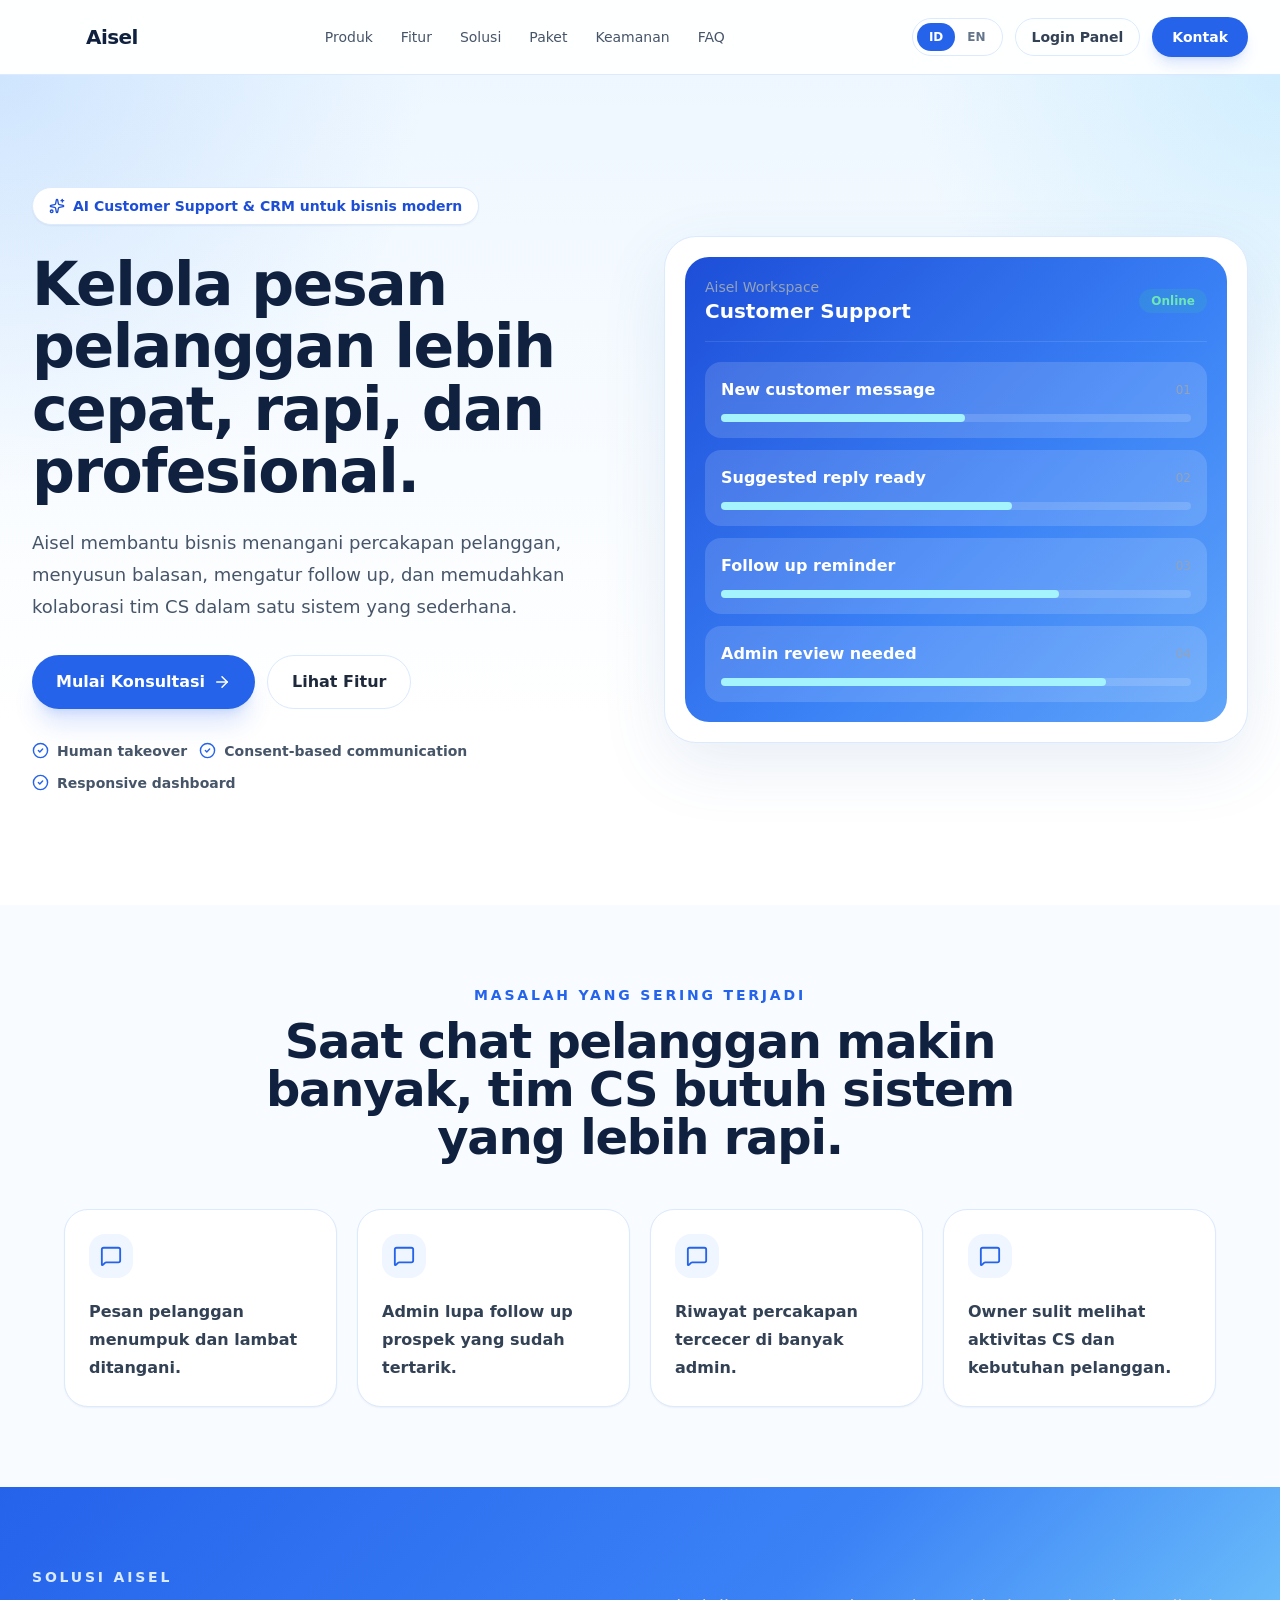
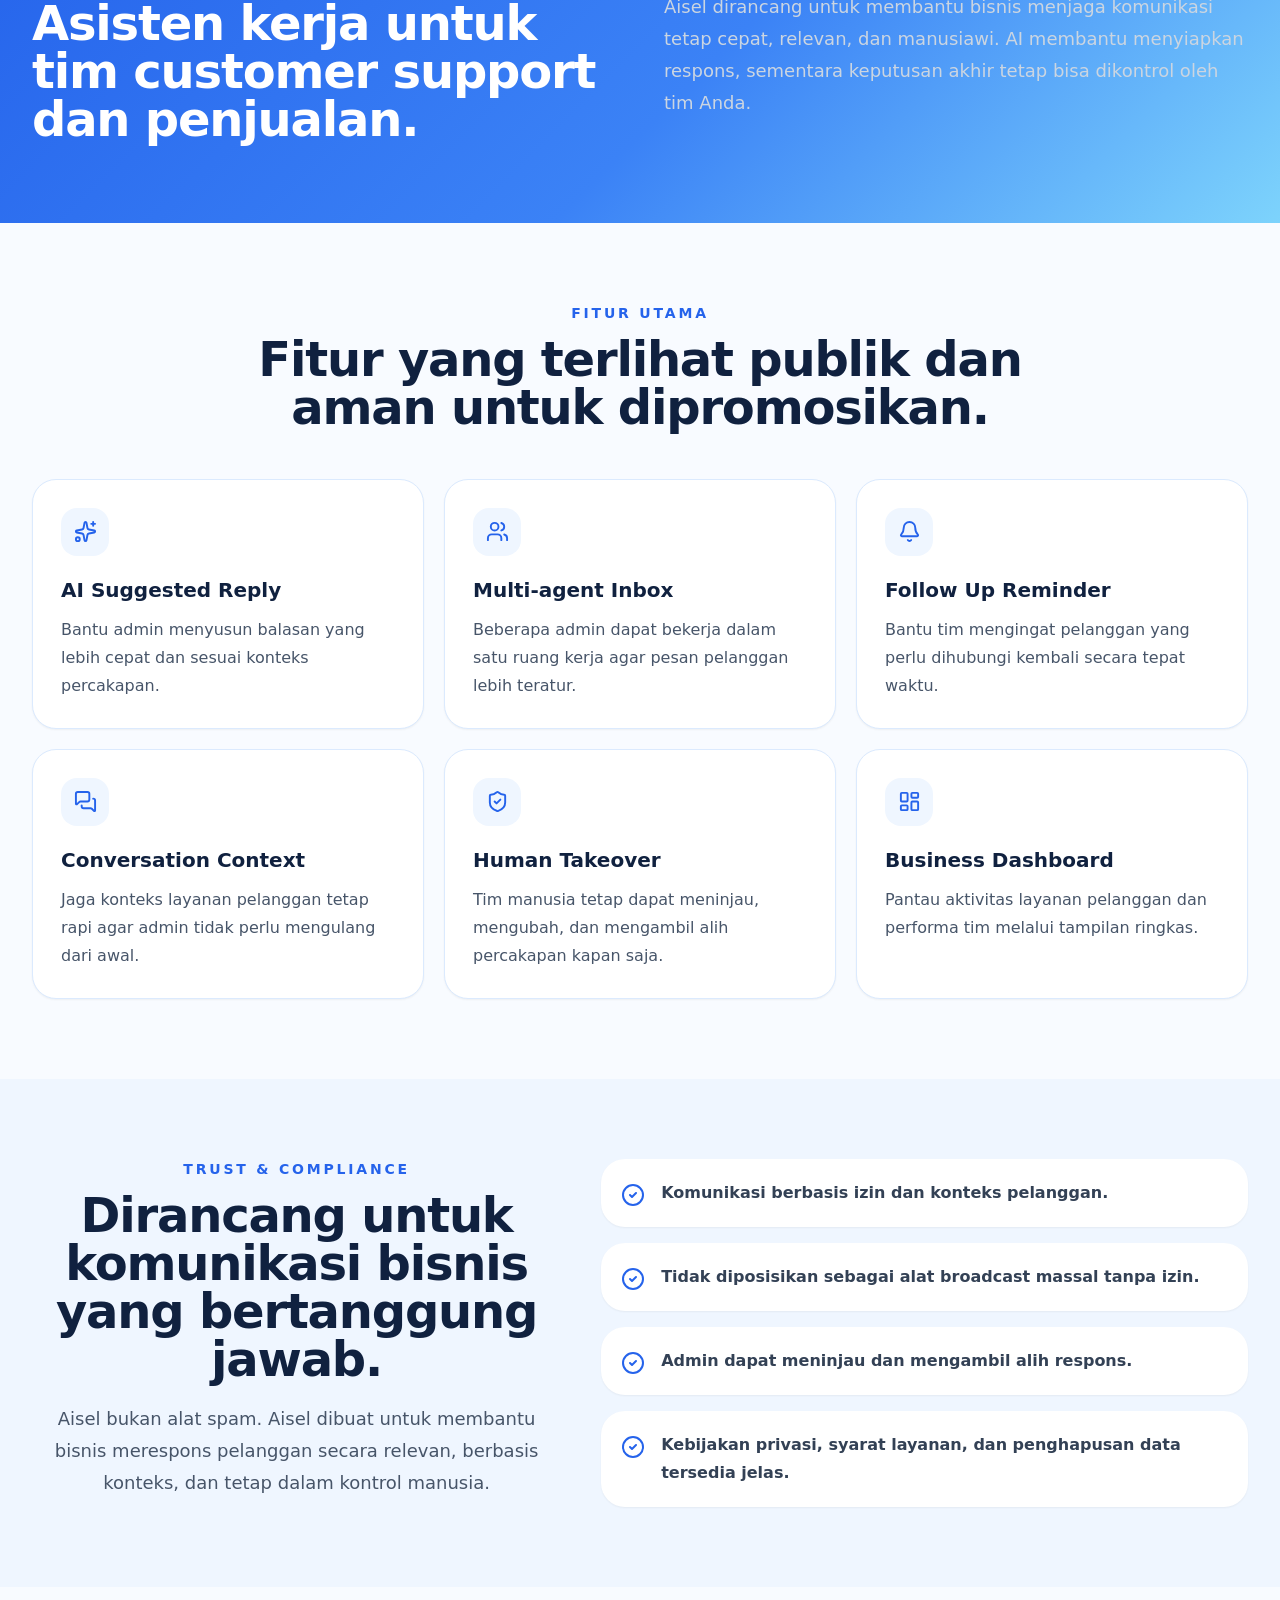
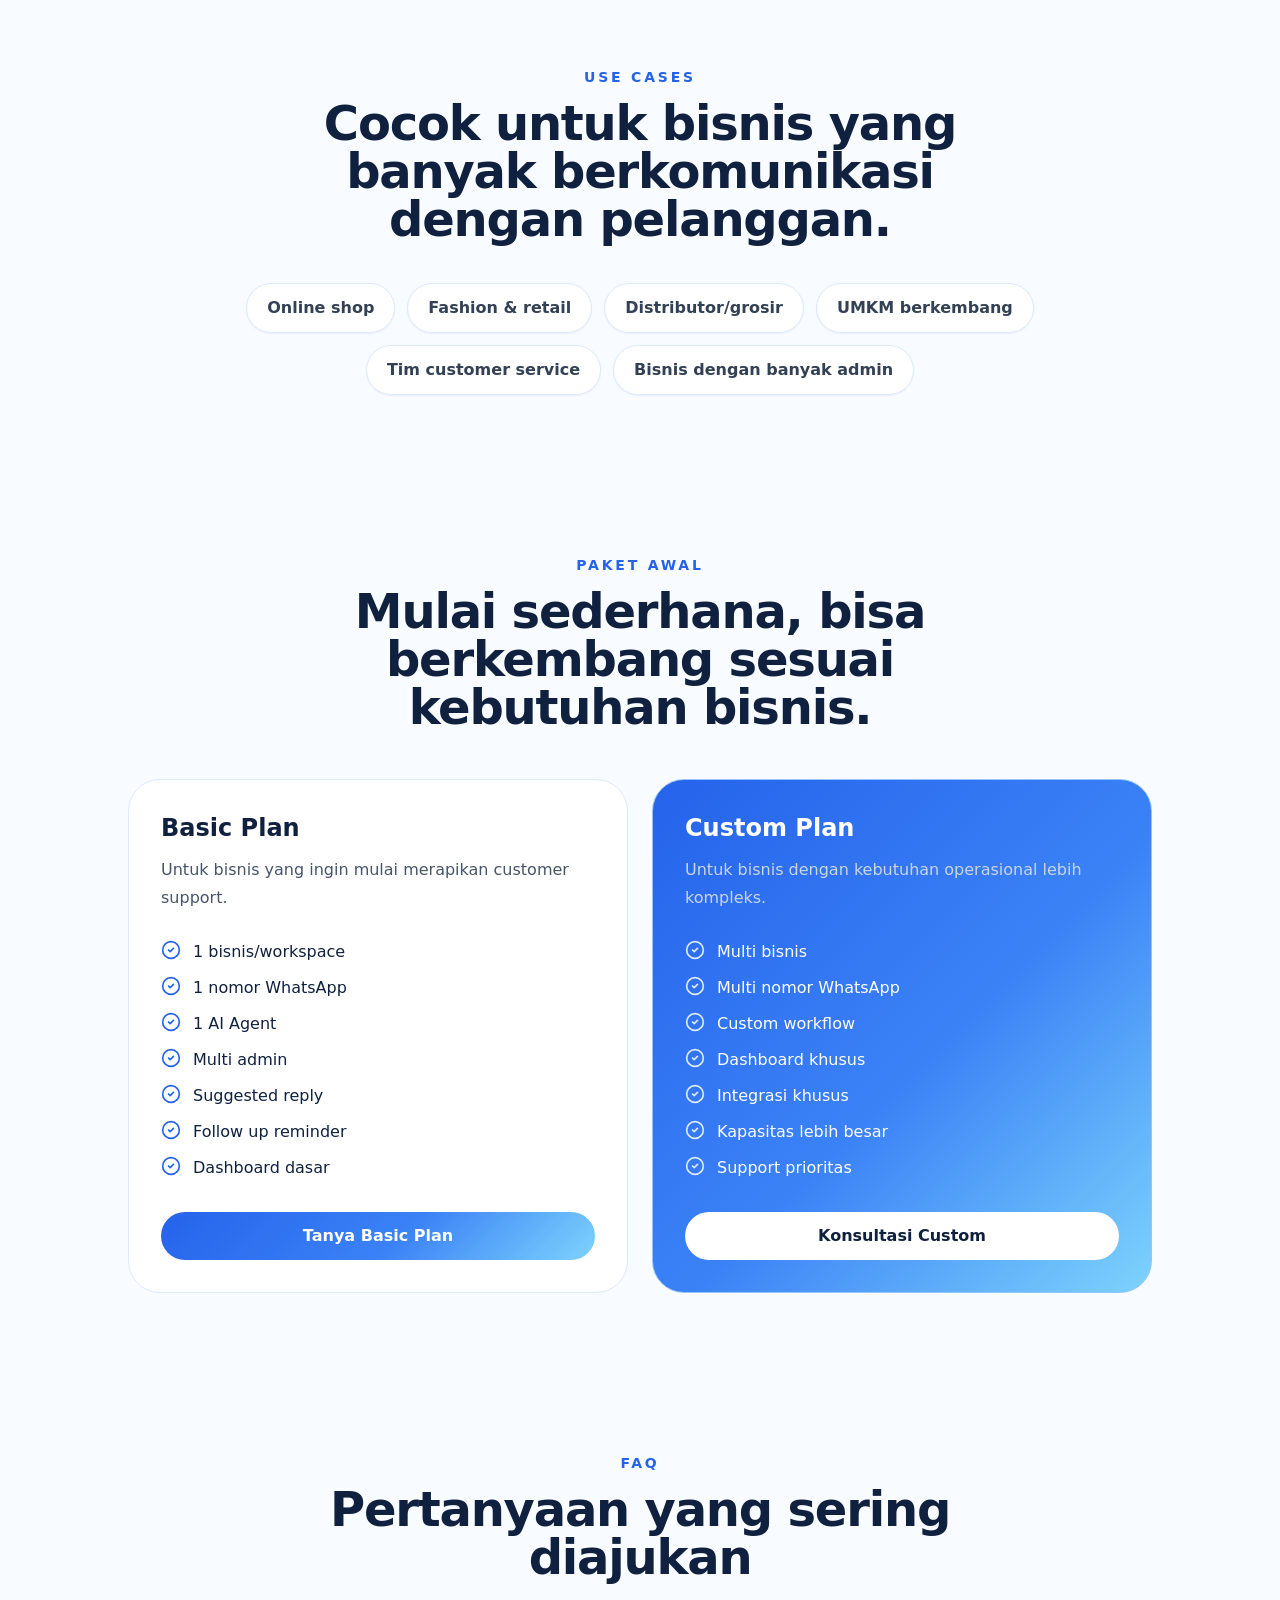
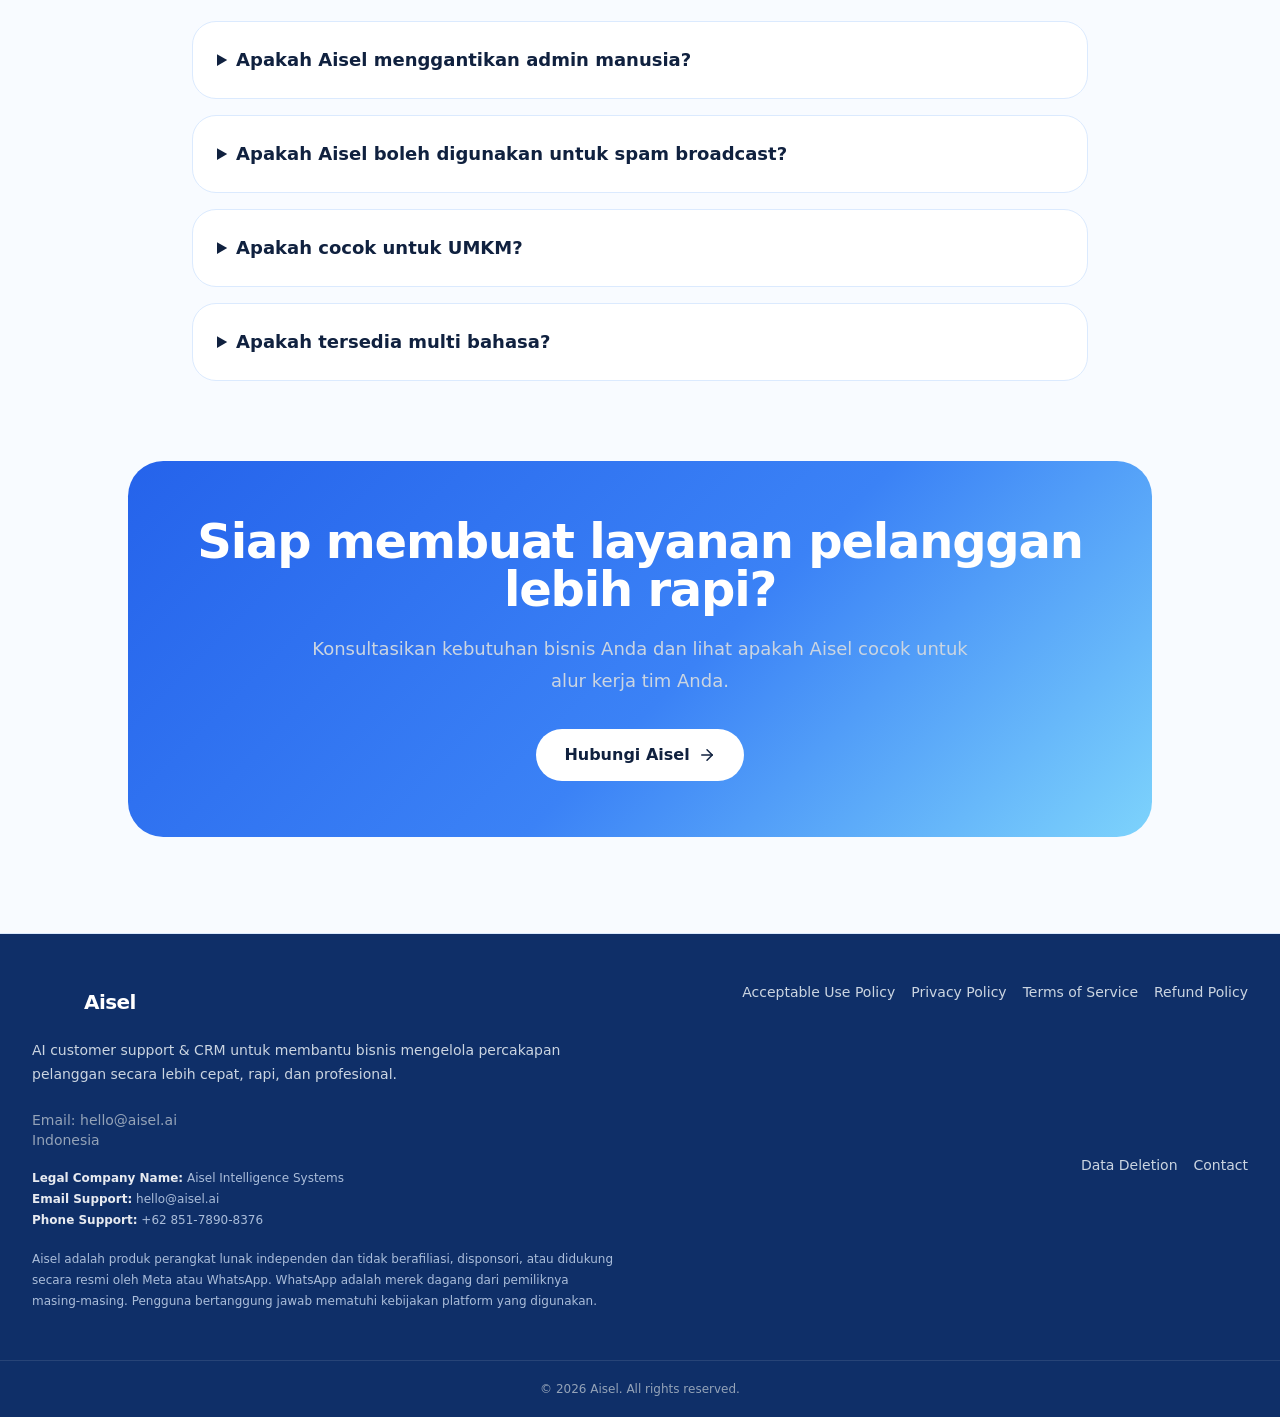
==== commit 72cb63e1: "Add legal company name and phone support to homepage footer" ====
--- a/index.html
+++ b/index.html
@@ -1,220 +1,43 @@
 <!doctype html>
 <html lang="id">
-  <head>
-    <meta charset="UTF-8" />
-    <meta name="viewport" content="width=device-width, initial-scale=1.0" />
-    <meta name="description" content="Aisel membantu bisnis mengelola pesan pelanggan, respons CS, follow up, dan kolaborasi tim secara lebih rapi." />
-    <meta name="theme-color" content="#2563eb" />
-    <meta property="og:title" content="Aisel — AI Customer Support & CRM" />
-    <meta property="og:description" content="Kelola pesan pelanggan lebih cepat, rapi, dan profesional dengan Aisel." />
-    <meta property="og:type" content="website" />
-    <meta property="og:url" content="https://aisel.ai" />
-
-    <link rel="icon" type="image/png" href="https://panel.aisel.ai/aisel/icon-only.png" />
-    <link rel="apple-touch-icon" href="https://panel.aisel.ai/aisel/icon-only.png" />
-
-    <title>Aisel — AI Customer Support & CRM</title>
-
-    <script type="module" crossorigin src="/assets/index-CqHLLNbp.js"></script>
-    <link rel="stylesheet" crossorigin href="/assets/index-DAEojUmn.css">
-
-    <style>
-      :root { color-scheme: light; }
-
-      body { background: #f8fbff !important; color: #10213f !important; }
-
-      .gradient-bg {
-        background:
-          radial-gradient(circle at top left, rgba(96, 165, 250, 0.22), transparent 28%),
-          radial-gradient(circle at top right, rgba(125, 211, 252, 0.26), transparent 24%),
-          linear-gradient(180deg, #eef7ff 0%, #ffffff 78%) !important;
+<head>
+  <meta charset="UTF-8" />
+  <meta name="viewport" content="width=device-width, initial-scale=1.0" />
+  <meta name="description" content="Aisel membantu bisnis mengelola pesan pelanggan, respons CS, follow up, dan kolaborasi tim secara lebih rapi." />
+  <meta name="theme-color" content="#2563eb" />
+  <meta property="og:title" content="Aisel — AI Customer Support & CRM" />
+  <meta property="og:description" content="Kelola pesan pelanggan lebih cepat, rapi, dan profesional dengan Aisel." />
+  <meta property="og:type" content="website" />
+  <meta property="og:url" content="https://aisel.ai" />
+  <link rel="canonical" href="https://aisel.ai/" />
+  <link rel="icon" type="image/png" href="https://panel.aisel.ai/aisel/icon-only.png" />
+  <link rel="apple-touch-icon" href="https://panel.aisel.ai/aisel/icon-only.png" />
+  <title>Aisel — AI Customer Support & CRM</title>
+  <script type="module" crossorigin src="/assets/index-CqHLLNbp.js"></script>
+  <link rel="stylesheet" crossorigin href="/assets/index-DAEojUmn.css">
+  <style>
+    :root{color-scheme:light}body{background:#f8fbff!important;color:#10213f!important}.gradient-bg{background:radial-gradient(circle at top left,rgba(96,165,250,.22),transparent 28%),radial-gradient(circle at top right,rgba(125,211,252,.26),transparent 24%),linear-gradient(180deg,#eef7ff 0%,#fff 78%)!important}.bg-slate-950{background-color:#2563eb!important}footer.bg-slate-950{background-color:#0f2f68!important}.bg-slate-50{background-color:#f8fbff!important}.bg-blue-50{background-color:#eff6ff!important}.border-slate-200,.border-slate-200\/70{border-color:#dbeafe!important}.border-slate-950{border-color:#93c5fd!important}.text-slate-950{color:#10213f!important}.text-blue-600{color:#2563eb!important}.text-blue-700{color:#1d4ed8!important}.shadow-slate-900\/10,.shadow-slate-900\/15{--tw-shadow-color:rgba(37,99,235,.16)!important}.card-glow{box-shadow:0 22px 65px rgba(65,112,185,.12)!important}.hover\:bg-slate-800:hover{background-color:#1d4ed8!important}.hover\:bg-slate-50:hover{background-color:#eff6ff!important}#pricing .bg-slate-950,#contact .bg-slate-950,main>section.bg-slate-950{background:linear-gradient(135deg,#2563eb 0%,#3b82f6 55%,#7dd3fc 100%)!important}.rounded-\[1\.5rem\].bg-slate-950{background:linear-gradient(135deg,#1d4ed8 0%,#3b82f6 58%,#60a5fa 100%)!important}.bg-cyan-400{background-color:#a5f3fc!important}.text-cyan-300{color:#dbeafe!important}.bg-white\/10,.bg-white\/8{background-color:rgba(255,255,255,.14)!important}header a[href="#/"]>span:first-child,footer .flex.items-center.gap-3.font-bold>span:first-child{background-image:url("https://panel.aisel.ai/aisel/icon-only.png")!important;background-size:contain!important;background-position:center!important;background-repeat:no-repeat!important;background-color:transparent!important;color:transparent!important;font-size:0!important;line-height:0!important;box-shadow:none!important}header a[href="#/"]>span:first-child{width:42px!important;height:42px!important;border-radius:14px!important}footer .flex.items-center.gap-3.font-bold>span:first-child{width:40px!important;height:40px!important;border-radius:14px!important}header a[href="#/"]>span:last-child{color:#10213f!important;font-weight:800!important;letter-spacing:-.03em!important}footer .flex.items-center.gap-3.font-bold>span:last-child{color:#fff!important;font-weight:800!important;letter-spacing:-.03em!important}.aisel-platform-disclaimer,.aisel-footer-company{margin-top:18px;max-width:660px;color:rgba(219,234,254,.76);font-size:12px;line-height:1.75}.aisel-footer-company strong{color:rgba(255,255,255,.9)}.aisel-terms-disclaimer{margin-top:30px;padding:20px;border:1px solid #dbeafe;border-radius:22px;background:#f8fbff}.aisel-terms-disclaimer h2{margin:0 0 10px;font-size:20px;font-weight:800;color:#10213f}.aisel-terms-disclaimer p{margin:0;color:#475569;line-height:1.8}
+  </style>
+</head>
+<body>
+  <div id="root"></div>
+  <script>
+    (function(){
+      const disclaimer='Aisel adalah produk perangkat lunak independen dan tidak berafiliasi, disponsori, atau didukung secara resmi oleh Meta atau WhatsApp. WhatsApp adalah merek dagang dari pemiliknya masing-masing. Pengguna bertanggung jawab mematuhi kebijakan platform yang digunakan.';
+      const routes={'#/contact':'/contact.html','#/acceptable-use-policy':'/acceptable-use-policy.html','#/privacy-policy':'/privacy-policy.html','#/terms-of-service':'/terms-of-service.html','#/refund-policy':'/refund-policy.html','#/data-deletion':'/data-deletion.html'};
+      function goStatic(){if(routes[location.hash]) location.replace(routes[location.hash]);}
+      function patchLinks(){
+        Object.keys(routes).forEach(oldHref=>{document.querySelectorAll('a[href="'+oldHref+'"]').forEach(a=>a.setAttribute('href',routes[oldHref]))});
+        document.querySelectorAll('a[href="#contact"]').forEach(a=>a.setAttribute('href','/contact.html'));
+        document.querySelectorAll('a').forEach(a=>{const txt=(a.textContent||'').trim(); if(txt==='Kontak'||txt==='Contact') a.setAttribute('href','/contact.html')});
+        const footerLinks=document.querySelector('footer .flex.flex-wrap.gap-4');
+        if(footerLinks){const needed=[['/acceptable-use-policy.html','Acceptable Use Policy'],['/privacy-policy.html','Privacy Policy'],['/terms-of-service.html','Terms of Service'],['/refund-policy.html','Refund Policy'],['/data-deletion.html','Data Deletion'],['/contact.html','Contact']];needed.reverse().forEach(([href,label])=>{if(!footerLinks.querySelector('[href="'+href+'"]')){const l=document.createElement('a');l.href=href;l.className='text-sm text-slate-300 hover:text-white';l.textContent=label;footerLinks.insertBefore(l,footerLinks.firstChild)}});}
+        const footerText=document.querySelector('footer .mx-auto.grid > div:first-child');
+        if(footerText&&!document.getElementById('aisel-footer-company')){const c=document.createElement('p');c.id='aisel-footer-company';c.className='aisel-footer-company';c.innerHTML='<strong>Legal Company Name:</strong> Aisel Intelligence Systems<br><strong>Email Support:</strong> hello@aisel.ai<br><strong>Phone Support:</strong> +62 851-7890-8376';footerText.appendChild(c)}
+        if(footerText&&!document.getElementById('aisel-meta-whatsapp-disclaimer')){const p=document.createElement('p');p.id='aisel-meta-whatsapp-disclaimer';p.className='aisel-platform-disclaimer';p.textContent=disclaimer;footerText.appendChild(p)}
       }
-
-      .bg-slate-950 { background-color: #2563eb !important; }
-      footer.bg-slate-950 { background-color: #0f2f68 !important; }
-      .bg-slate-50 { background-color: #f8fbff !important; }
-      .bg-blue-50 { background-color: #eff6ff !important; }
-
-      .border-slate-200, .border-slate-200\/70 { border-color: #dbeafe !important; }
-      .border-slate-950 { border-color: #93c5fd !important; }
-      .text-slate-950 { color: #10213f !important; }
-      .text-blue-600 { color: #2563eb !important; }
-      .text-blue-700 { color: #1d4ed8 !important; }
-
-      .shadow-slate-900\/10, .shadow-slate-900\/15 { --tw-shadow-color: rgba(37, 99, 235, 0.16) !important; }
-      .card-glow { box-shadow: 0 22px 65px rgba(65, 112, 185, 0.12) !important; }
-      .hover\:bg-slate-800:hover { background-color: #1d4ed8 !important; }
-      .hover\:bg-slate-50:hover { background-color: #eff6ff !important; }
-
-      #pricing .bg-slate-950,
-      #contact .bg-slate-950,
-      main > section.bg-slate-950 {
-        background: linear-gradient(135deg, #2563eb 0%, #3b82f6 55%, #7dd3fc 100%) !important;
-      }
-
-      .rounded-\[1\.5rem\].bg-slate-950 {
-        background: linear-gradient(135deg, #1d4ed8 0%, #3b82f6 58%, #60a5fa 100%) !important;
-      }
-
-      .bg-cyan-400 { background-color: #a5f3fc !important; }
-      .text-cyan-300 { color: #dbeafe !important; }
-      .bg-white\/10, .bg-white\/8 { background-color: rgba(255,255,255,0.14) !important; }
-
-      header a[href="#/"] > span:first-child,
-      footer .flex.items-center.gap-3.font-bold > span:first-child {
-        background-image: url("https://panel.aisel.ai/aisel/icon-only.png") !important;
-        background-size: contain !important;
-        background-position: center !important;
-        background-repeat: no-repeat !important;
-        background-color: transparent !important;
-        color: transparent !important;
-        font-size: 0 !important;
-        line-height: 0 !important;
-        box-shadow: none !important;
-      }
-
-      header a[href="#/"] > span:first-child { width: 42px !important; height: 42px !important; border-radius: 14px !important; }
-      footer .flex.items-center.gap-3.font-bold > span:first-child { width: 40px !important; height: 40px !important; border-radius: 14px !important; }
-      header a[href="#/"] > span:last-child { color: #10213f !important; font-weight: 800 !important; letter-spacing: -0.03em !important; }
-      footer .flex.items-center.gap-3.font-bold > span:last-child { color: #ffffff !important; font-weight: 800 !important; letter-spacing: -0.03em !important; }
-
-      .aisel-policy-page { min-height: 70vh; background: #f7fbff; padding: 64px 20px; }
-      .aisel-policy-card { max-width: 960px; margin: 0 auto; border: 1px solid #dbeafe; border-radius: 32px; background: #ffffff; padding: 32px; box-shadow: 0 18px 50px rgba(37, 99, 235, 0.10); }
-      .aisel-policy-back { display: inline-flex; align-items: center; color: #2563eb; font-weight: 800; text-decoration: none; margin-bottom: 28px; }
-      .aisel-policy-card h1 { margin: 0; font-size: clamp(2rem, 5vw, 3.5rem); line-height: 1.05; letter-spacing: -0.045em; color: #10213f; }
-      .aisel-policy-updated { margin-top: 14px; color: #64748b; font-size: 0.95rem; }
-      .aisel-policy-section { margin-top: 32px; padding-top: 28px; border-top: 1px solid #e0efff; }
-      .aisel-policy-section h2 { margin: 0 0 12px; font-size: 1.25rem; color: #10213f; }
-      .aisel-policy-section p, .aisel-policy-section li { color: #475569; line-height: 1.8; }
-      .aisel-policy-section ul { margin: 12px 0 0 22px; padding: 0; list-style: disc; }
-
-      .aisel-platform-disclaimer {
-        margin-top: 18px;
-        max-width: 660px;
-        color: rgba(219, 234, 254, 0.76);
-        font-size: 12px;
-        line-height: 1.75;
-      }
-
-      .aisel-terms-disclaimer {
-        margin-top: 30px;
-        padding: 20px;
-        border: 1px solid #dbeafe;
-        border-radius: 22px;
-        background: #f8fbff;
-      }
-
-      .aisel-terms-disclaimer h2 {
-        margin: 0 0 10px;
-        font-size: 20px;
-        font-weight: 800;
-        color: #10213f;
-      }
-
-      .aisel-terms-disclaimer p {
-        margin: 0;
-        color: #475569;
-        line-height: 1.8;
-      }
-
-      @media (min-width: 768px) { .aisel-policy-card { padding: 48px; } }
-    </style>
-  </head>
-
-  <body>
-    <div id="root"></div>
-
-    <script>
-      (function () {
-        const policyPath = '#/acceptable-use-policy';
-        const disclaimerId = 'aisel-meta-whatsapp-disclaimer';
-        const disclaimerText = 'Aisel adalah produk perangkat lunak independen dan tidak berafiliasi, disponsori, atau didukung secara resmi oleh Meta atau WhatsApp. WhatsApp adalah merek dagang dari pemiliknya masing-masing. Pengguna bertanggung jawab mematuhi kebijakan platform yang digunakan.';
-
-        const policyHtml = `
-          <main class="aisel-policy-page">
-            <article class="aisel-policy-card">
-              <a class="aisel-policy-back" href="#/">← Aisel</a>
-              <h1>Acceptable Use Policy</h1>
-              <p class="aisel-policy-updated">Terakhir diperbarui: 18 Mei 2026</p>
-
-              <section class="aisel-policy-section"><h2>Tujuan Kebijakan</h2><p>Kebijakan ini menjelaskan penggunaan yang diperbolehkan dan dilarang saat menggunakan Aisel. Aisel dirancang untuk membantu bisnis mengelola komunikasi pelanggan, customer support, follow up, dan kolaborasi tim secara bertanggung jawab.</p></section>
-              <section class="aisel-policy-section"><h2>Penggunaan yang Diperbolehkan</h2><p>Pengguna dapat menggunakan Aisel untuk kebutuhan operasional bisnis yang sah, termasuk:</p><ul><li>Mengelola percakapan pelanggan yang relevan dengan bisnis.</li><li>Membantu tim customer support menyusun respons dengan lebih rapi.</li><li>Mengatur follow up pelanggan berdasarkan konteks komunikasi yang wajar.</li><li>Meningkatkan kolaborasi internal tim dalam menangani pelanggan.</li></ul></section>
-              <section class="aisel-policy-section"><h2>Penggunaan yang Dilarang</h2><p>Pengguna dilarang menggunakan Aisel untuk aktivitas berikut:</p><ul><li>Spam, blast, atau pengiriman pesan massal tanpa izin yang sah.</li><li>Phishing, penipuan, impersonasi, atau penyamaran identitas.</li><li>Mengumpulkan, membeli, menjual, atau menyalahgunakan data kontak tanpa dasar izin yang sesuai.</li><li>Mengirim konten yang melanggar hukum, menyesatkan, mengancam, melecehkan, atau merugikan pihak lain.</li><li>Menjual atau mempromosikan produk/jasa ilegal, sangat dibatasi, atau melanggar kebijakan platform terkait.</li><li>Mencoba menghindari sistem keamanan, batasan platform, atau kebijakan Meta, WhatsApp, Google, maupun penyedia layanan lain.</li><li>Menggunakan Aisel untuk scraping, penyalahgunaan data pelanggan, atau komunikasi tanpa konteks yang sah.</li></ul></section>
-              <section class="aisel-policy-section"><h2>Komunikasi Berbasis Izin</h2><p>Pengguna bertanggung jawab memastikan komunikasi kepada pelanggan dilakukan secara relevan, berbasis izin, dan sesuai peraturan yang berlaku. Aisel tidak diposisikan sebagai alat spam atau alat untuk mengirim pesan tanpa persetujuan yang sesuai.</p></section>
-              <section class="aisel-policy-section"><h2>Kontrol Manusia</h2><p>Respons berbantuan AI tetap perlu ditinjau oleh manusia, terutama untuk informasi sensitif, komitmen harga, kebijakan bisnis, keluhan pelanggan, atau keputusan yang berdampak hukum dan finansial.</p></section>
-              <section class="aisel-policy-section"><h2>Hubungan dengan Platform Pihak Ketiga</h2><p>${disclaimerText}</p></section>
-              <section class="aisel-policy-section"><h2>Penegakan Kebijakan</h2><p>Aisel dapat membatasi, menangguhkan, atau menghentikan akses pengguna apabila ditemukan penyalahgunaan layanan, pelanggaran kebijakan, risiko keamanan, atau aktivitas yang dapat merugikan pelanggan, platform, atau pihak lain.</p></section>
-              <section class="aisel-policy-section"><h2>Kontak</h2><p>Untuk pertanyaan terkait kebijakan ini, hubungi kami melalui email resmi: hello@aisel.ai.</p></section>
-            </article>
-          </main>
-        `;
-
-        function renderAcceptableUsePolicy() {
-          const root = document.getElementById('root');
-          if (!root) return;
-          if (window.location.hash === policyPath) {
-            document.title = 'Acceptable Use Policy — Aisel';
-            root.innerHTML = policyHtml;
-          }
-        }
-
-        function injectFooterLink() {
-          const footerLinks = document.querySelector('footer .flex.flex-wrap.gap-4');
-          if (!footerLinks || footerLinks.querySelector('[href="#/acceptable-use-policy"]')) return;
-          const link = document.createElement('a');
-          link.href = '#/acceptable-use-policy';
-          link.className = 'text-sm text-slate-300 hover:text-white';
-          link.textContent = 'Acceptable Use Policy';
-          footerLinks.insertBefore(link, footerLinks.firstChild);
-        }
-
-        function injectFooterDisclaimer() {
-          const footerTextBlock = document.querySelector('footer .mx-auto.grid > div:first-child');
-          if (!footerTextBlock || document.getElementById(disclaimerId)) return;
-          const p = document.createElement('p');
-          p.id = disclaimerId;
-          p.className = 'aisel-platform-disclaimer';
-          p.textContent = disclaimerText;
-          footerTextBlock.appendChild(p);
-        }
-
-        function injectTermsDisclaimer() {
-          if (window.location.hash !== '#/terms-of-service') return;
-          const article = document.querySelector('main article');
-          if (!article || article.querySelector('.aisel-terms-disclaimer')) return;
-          const section = document.createElement('section');
-          section.className = 'aisel-terms-disclaimer';
-          section.innerHTML = '<h2>Hubungan dengan Meta dan WhatsApp</h2><p>' + disclaimerText + '</p>';
-          article.appendChild(section);
-        }
-
-        function run() {
-          if (window.location.hash === policyPath) {
-            setTimeout(renderAcceptableUsePolicy, 120);
-            setTimeout(renderAcceptableUsePolicy, 350);
-          } else {
-            setTimeout(injectFooterLink, 250);
-            setTimeout(injectFooterLink, 800);
-            setTimeout(injectFooterDisclaimer, 300);
-            setTimeout(injectFooterDisclaimer, 900);
-            setTimeout(injectTermsDisclaimer, 350);
-            setTimeout(injectTermsDisclaimer, 900);
-          }
-        }
-
-        window.addEventListener('hashchange', function () {
-          if (window.location.hash === policyPath) run();
-          else {
-            setTimeout(injectFooterLink, 400);
-            setTimeout(injectFooterDisclaimer, 450);
-            setTimeout(injectTermsDisclaimer, 500);
-          }
-        });
-
-        window.addEventListener('DOMContentLoaded', run);
-        setTimeout(run, 900);
-        setTimeout(run, 1600);
-      })();
-    </script>
-  </body>
+      goStatic(); window.addEventListener('hashchange',goStatic); window.addEventListener('DOMContentLoaded',()=>{setTimeout(patchLinks,250);setTimeout(patchLinks,800);setTimeout(patchLinks,1600)}); setTimeout(patchLinks,2200);
+    })();
+  </script>
+</body>
 </html>
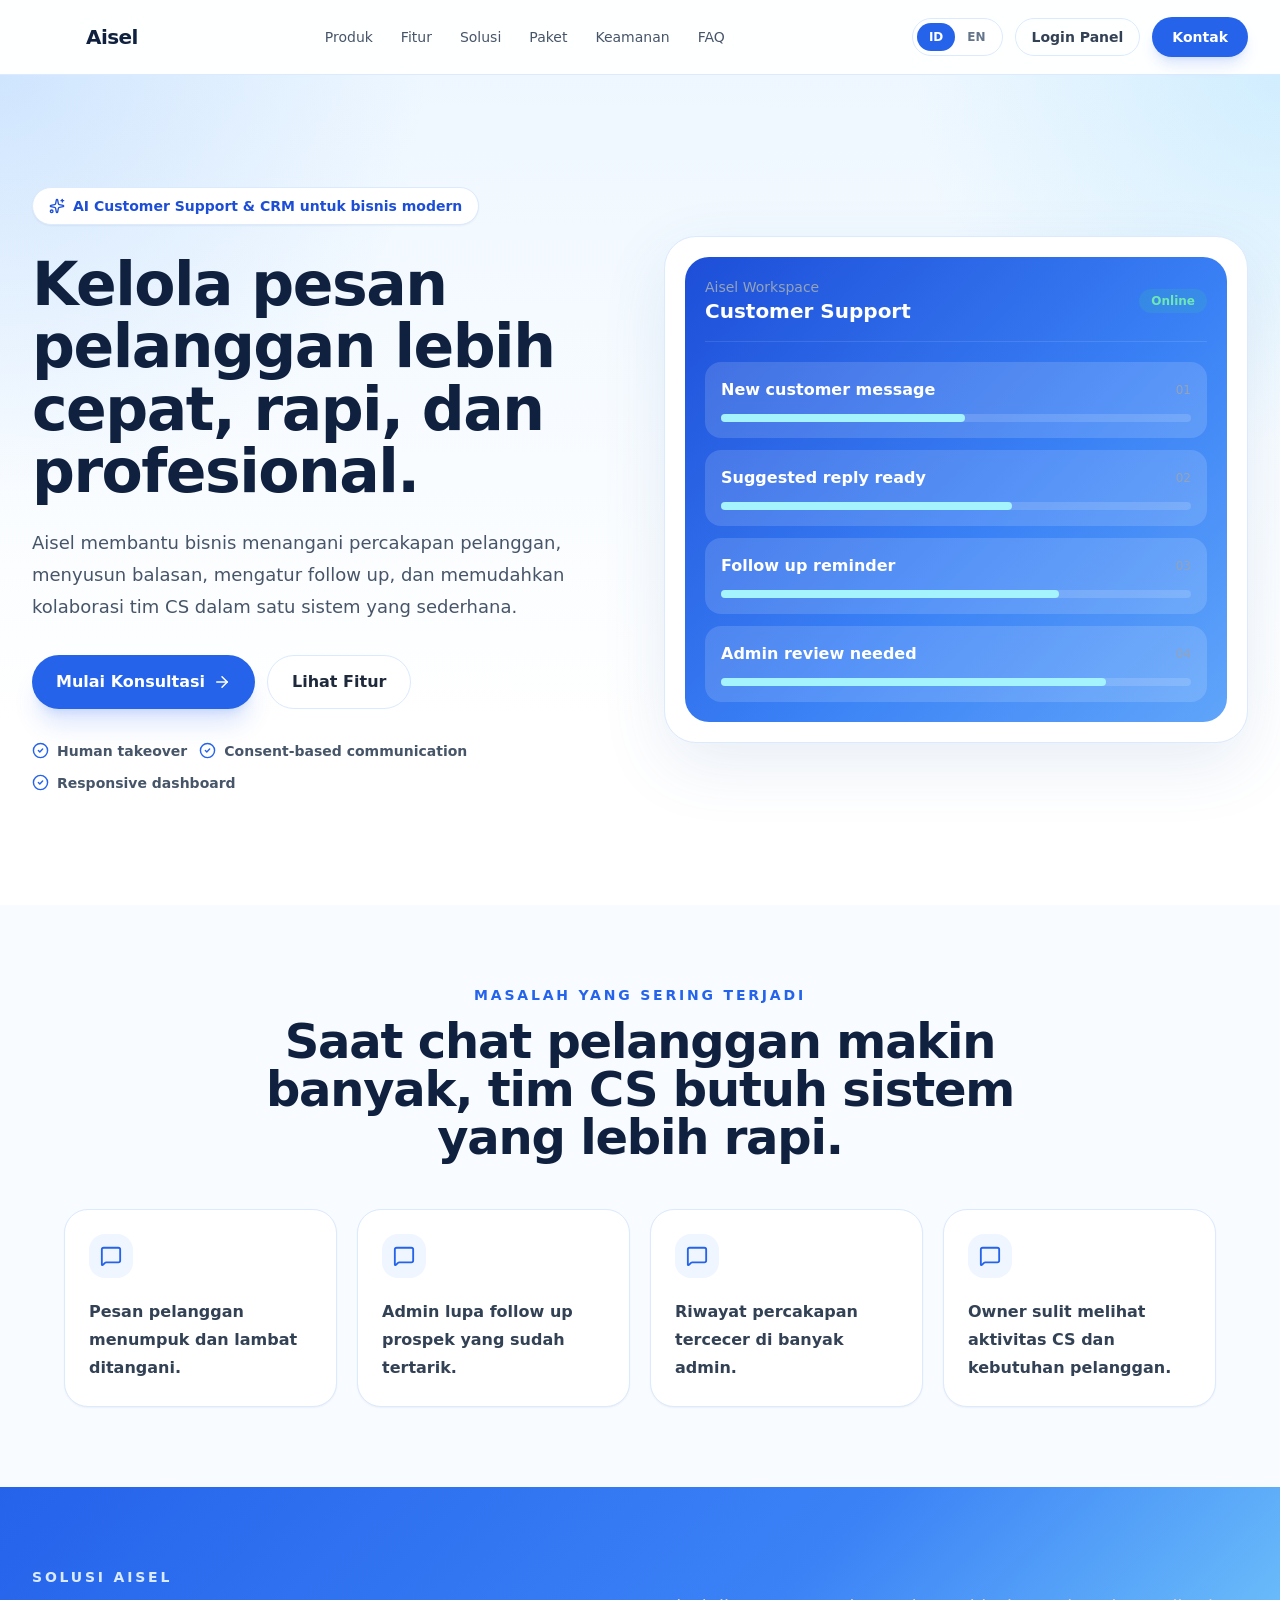
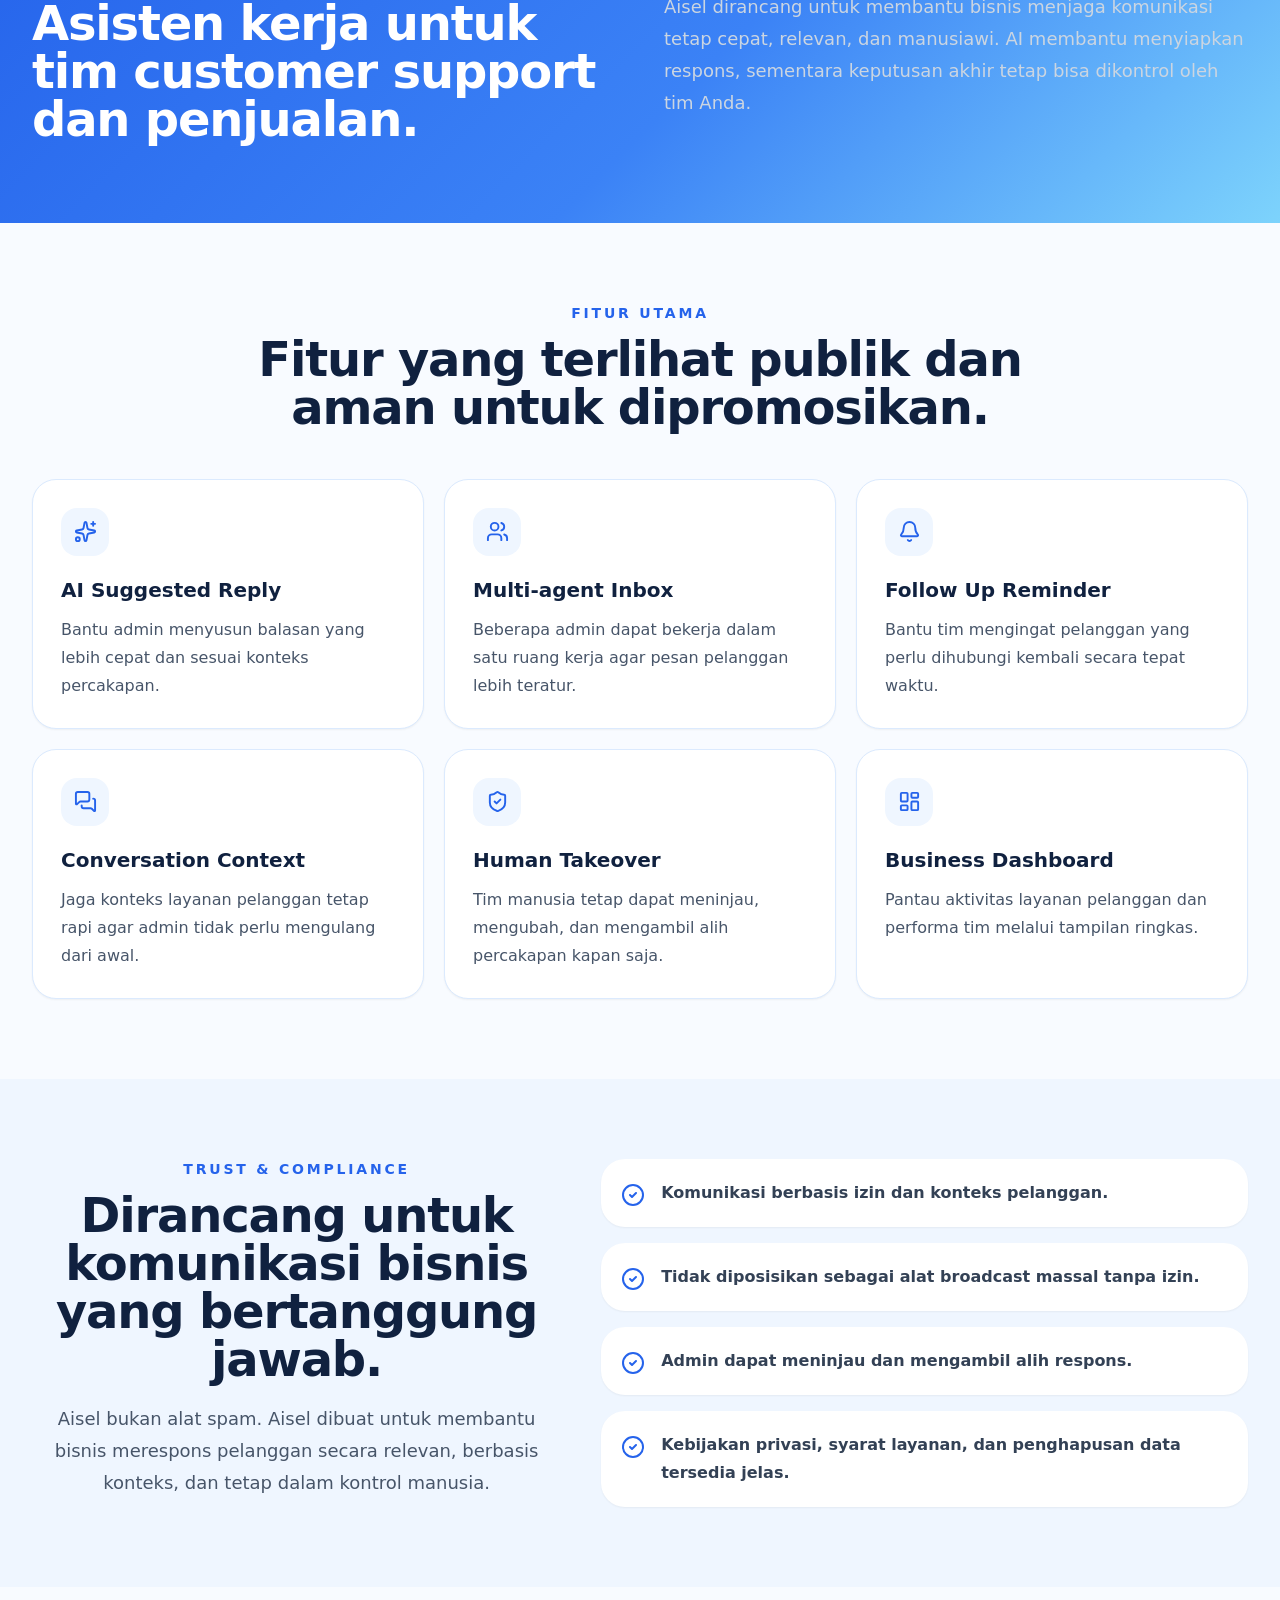
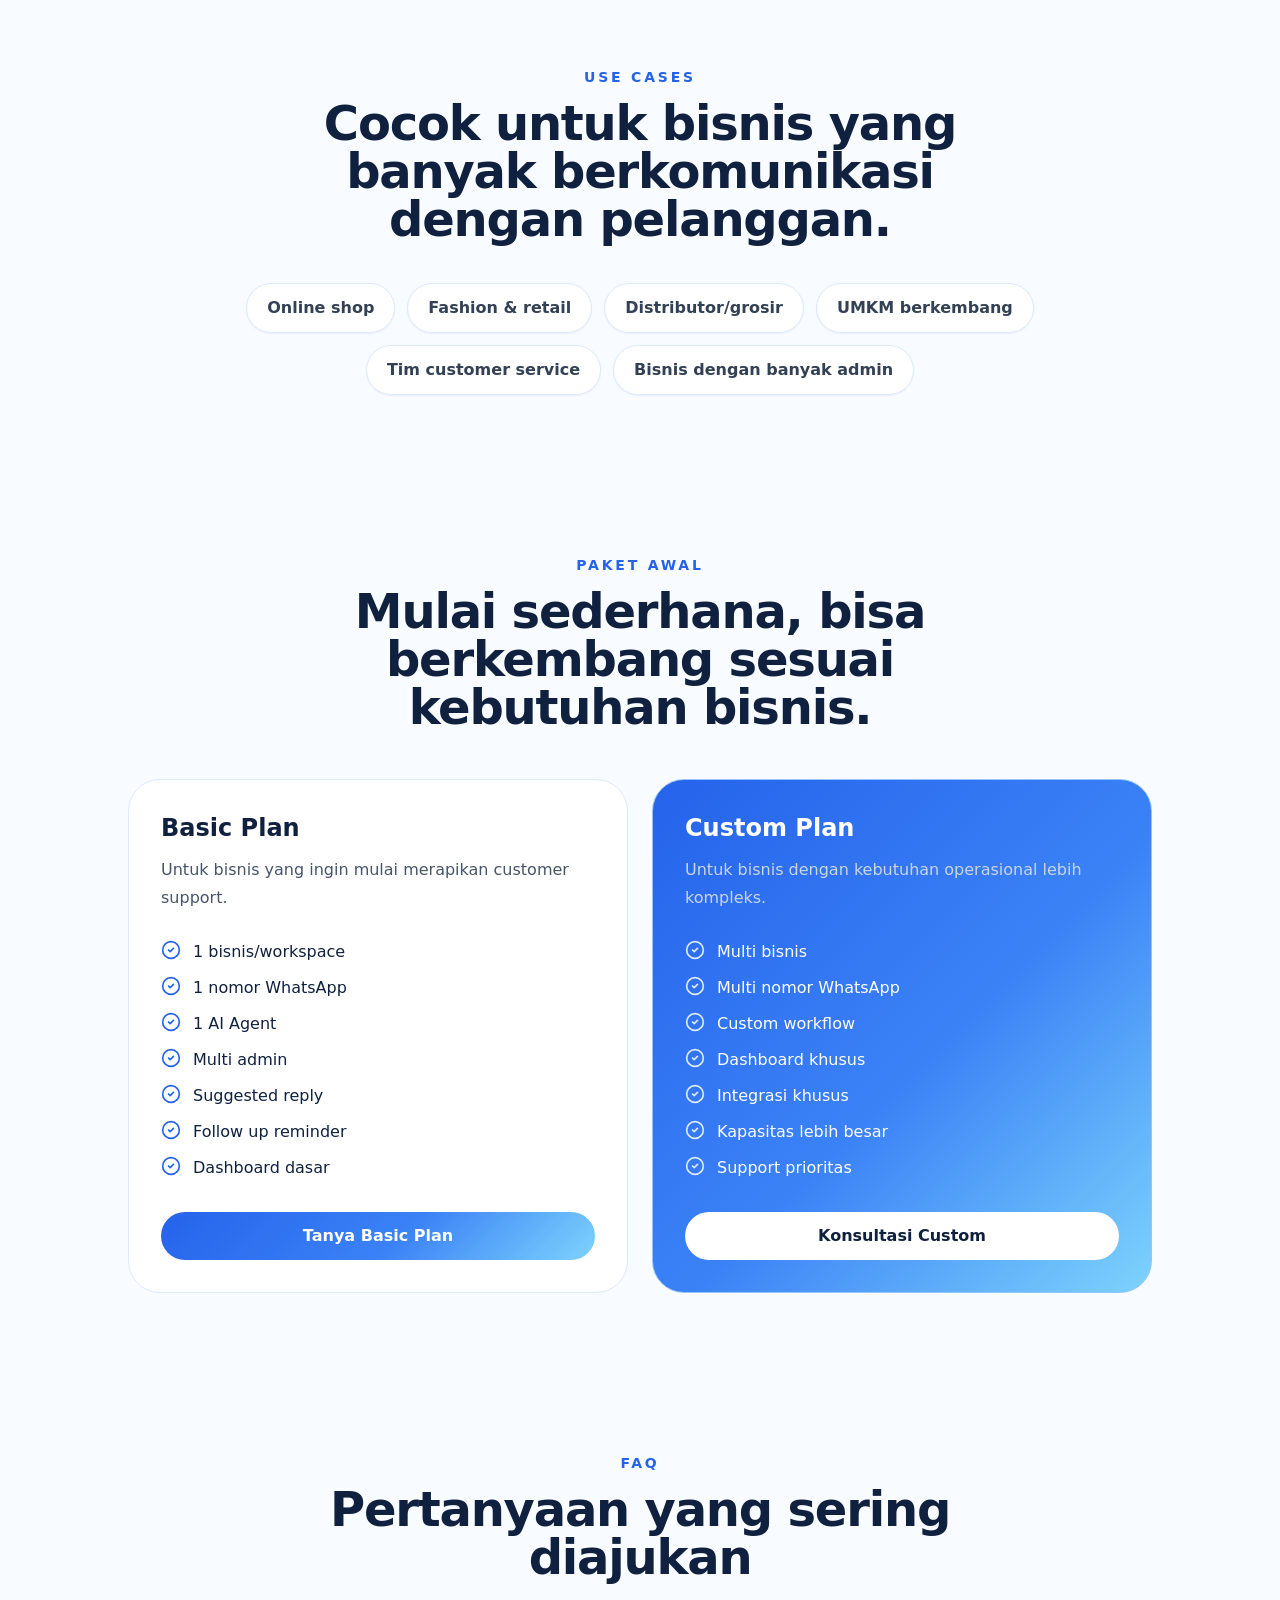
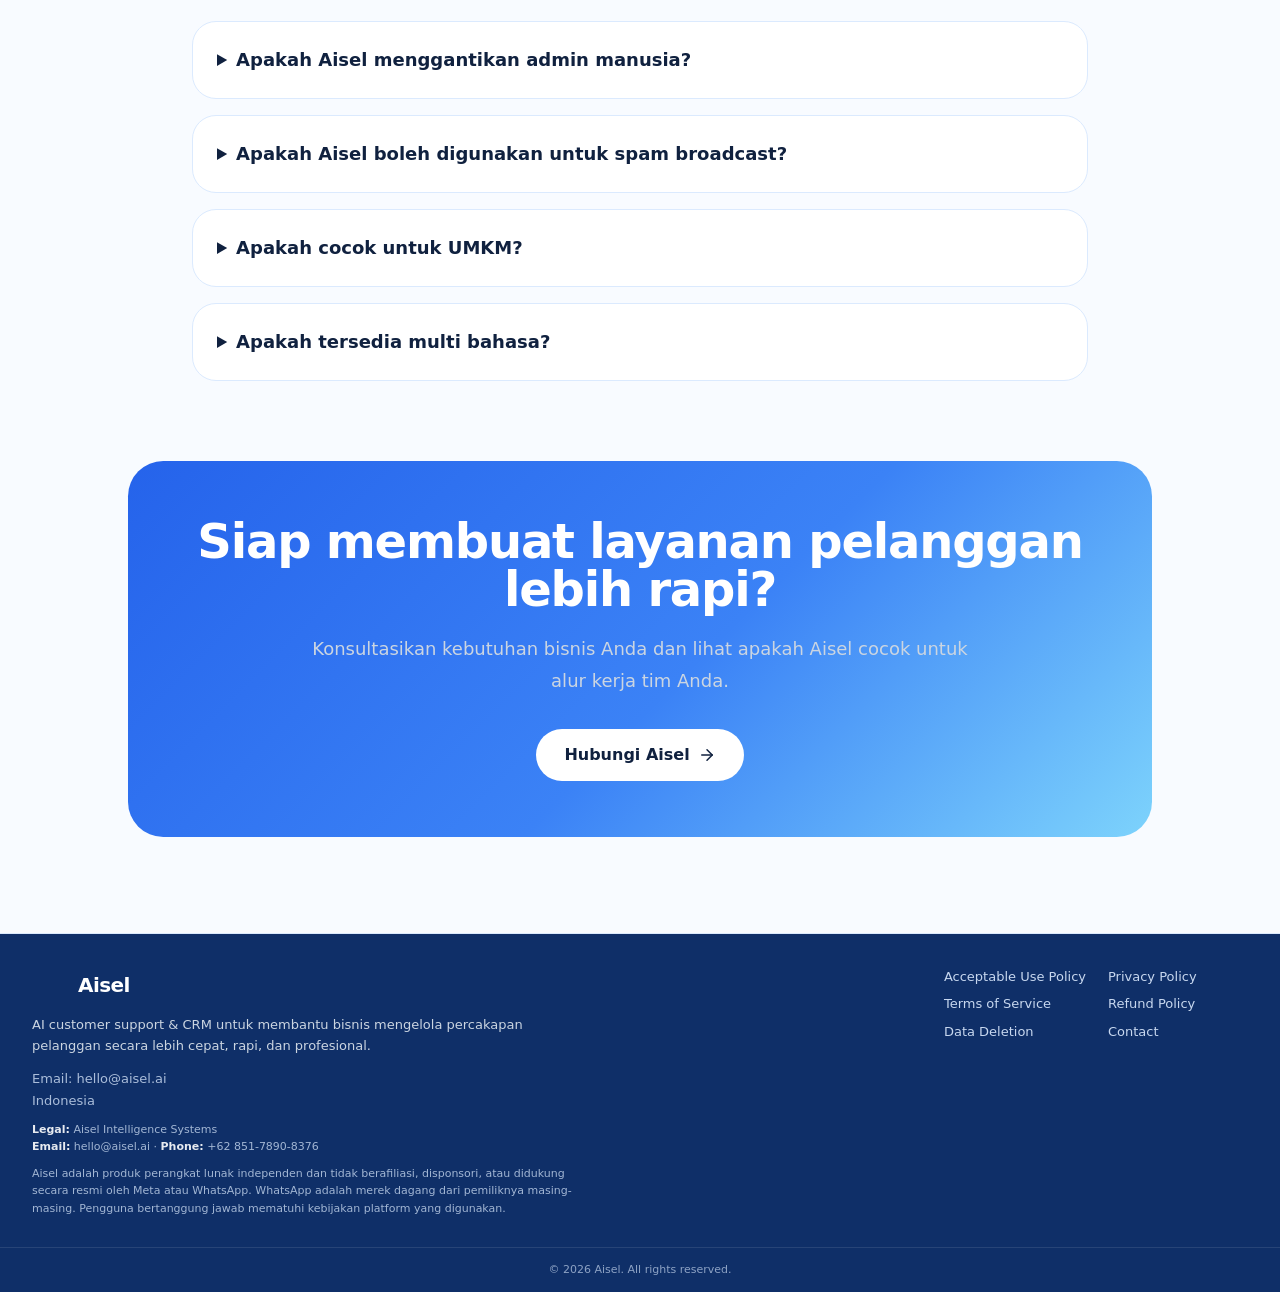
==== commit 2e8a00f2: "Compact and tidy homepage footer" ====
--- a/index.html
+++ b/index.html
@@ -16,7 +16,8 @@
   <script type="module" crossorigin src="/assets/index-CqHLLNbp.js"></script>
   <link rel="stylesheet" crossorigin href="/assets/index-DAEojUmn.css">
   <style>
-    :root{color-scheme:light}body{background:#f8fbff!important;color:#10213f!important}.gradient-bg{background:radial-gradient(circle at top left,rgba(96,165,250,.22),transparent 28%),radial-gradient(circle at top right,rgba(125,211,252,.26),transparent 24%),linear-gradient(180deg,#eef7ff 0%,#fff 78%)!important}.bg-slate-950{background-color:#2563eb!important}footer.bg-slate-950{background-color:#0f2f68!important}.bg-slate-50{background-color:#f8fbff!important}.bg-blue-50{background-color:#eff6ff!important}.border-slate-200,.border-slate-200\/70{border-color:#dbeafe!important}.border-slate-950{border-color:#93c5fd!important}.text-slate-950{color:#10213f!important}.text-blue-600{color:#2563eb!important}.text-blue-700{color:#1d4ed8!important}.shadow-slate-900\/10,.shadow-slate-900\/15{--tw-shadow-color:rgba(37,99,235,.16)!important}.card-glow{box-shadow:0 22px 65px rgba(65,112,185,.12)!important}.hover\:bg-slate-800:hover{background-color:#1d4ed8!important}.hover\:bg-slate-50:hover{background-color:#eff6ff!important}#pricing .bg-slate-950,#contact .bg-slate-950,main>section.bg-slate-950{background:linear-gradient(135deg,#2563eb 0%,#3b82f6 55%,#7dd3fc 100%)!important}.rounded-\[1\.5rem\].bg-slate-950{background:linear-gradient(135deg,#1d4ed8 0%,#3b82f6 58%,#60a5fa 100%)!important}.bg-cyan-400{background-color:#a5f3fc!important}.text-cyan-300{color:#dbeafe!important}.bg-white\/10,.bg-white\/8{background-color:rgba(255,255,255,.14)!important}header a[href="#/"]>span:first-child,footer .flex.items-center.gap-3.font-bold>span:first-child{background-image:url("https://panel.aisel.ai/aisel/icon-only.png")!important;background-size:contain!important;background-position:center!important;background-repeat:no-repeat!important;background-color:transparent!important;color:transparent!important;font-size:0!important;line-height:0!important;box-shadow:none!important}header a[href="#/"]>span:first-child{width:42px!important;height:42px!important;border-radius:14px!important}footer .flex.items-center.gap-3.font-bold>span:first-child{width:40px!important;height:40px!important;border-radius:14px!important}header a[href="#/"]>span:last-child{color:#10213f!important;font-weight:800!important;letter-spacing:-.03em!important}footer .flex.items-center.gap-3.font-bold>span:last-child{color:#fff!important;font-weight:800!important;letter-spacing:-.03em!important}.aisel-platform-disclaimer,.aisel-footer-company{margin-top:18px;max-width:660px;color:rgba(219,234,254,.76);font-size:12px;line-height:1.75}.aisel-footer-company strong{color:rgba(255,255,255,.9)}.aisel-terms-disclaimer{margin-top:30px;padding:20px;border:1px solid #dbeafe;border-radius:22px;background:#f8fbff}.aisel-terms-disclaimer h2{margin:0 0 10px;font-size:20px;font-weight:800;color:#10213f}.aisel-terms-disclaimer p{margin:0;color:#475569;line-height:1.8}
+    :root{color-scheme:light}body{background:#f8fbff!important;color:#10213f!important}.gradient-bg{background:radial-gradient(circle at top left,rgba(96,165,250,.22),transparent 28%),radial-gradient(circle at top right,rgba(125,211,252,.26),transparent 24%),linear-gradient(180deg,#eef7ff 0%,#fff 78%)!important}.bg-slate-950{background-color:#2563eb!important}footer.bg-slate-950{background-color:#0f2f68!important}.bg-slate-50{background-color:#f8fbff!important}.bg-blue-50{background-color:#eff6ff!important}.border-slate-200,.border-slate-200\/70{border-color:#dbeafe!important}.border-slate-950{border-color:#93c5fd!important}.text-slate-950{color:#10213f!important}.text-blue-600{color:#2563eb!important}.text-blue-700{color:#1d4ed8!important}.shadow-slate-900\/10,.shadow-slate-900\/15{--tw-shadow-color:rgba(37,99,235,.16)!important}.card-glow{box-shadow:0 22px 65px rgba(65,112,185,.12)!important}.hover\:bg-slate-800:hover{background-color:#1d4ed8!important}.hover\:bg-slate-50:hover{background-color:#eff6ff!important}#pricing .bg-slate-950,#contact .bg-slate-950,main>section.bg-slate-950{background:linear-gradient(135deg,#2563eb 0%,#3b82f6 55%,#7dd3fc 100%)!important}.rounded-\[1\.5rem\].bg-slate-950{background:linear-gradient(135deg,#1d4ed8 0%,#3b82f6 58%,#60a5fa 100%)!important}.bg-cyan-400{background-color:#a5f3fc!important}.text-cyan-300{color:#dbeafe!important}.bg-white\/10,.bg-white\/8{background-color:rgba(255,255,255,.14)!important}header a[href="#/"]>span:first-child,footer .flex.items-center.gap-3.font-bold>span:first-child{background-image:url("https://panel.aisel.ai/aisel/icon-only.png")!important;background-size:contain!important;background-position:center!important;background-repeat:no-repeat!important;background-color:transparent!important;color:transparent!important;font-size:0!important;line-height:0!important;box-shadow:none!important}header a[href="#/"]>span:first-child{width:42px!important;height:42px!important;border-radius:14px!important}footer .flex.items-center.gap-3.font-bold>span:first-child{width:34px!important;height:34px!important;border-radius:12px!important}header a[href="#/"]>span:last-child{color:#10213f!important;font-weight:800!important;letter-spacing:-.03em!important}footer .flex.items-center.gap-3.font-bold>span:last-child{color:#fff!important;font-weight:800!important;letter-spacing:-.03em!important}.aisel-platform-disclaimer,.aisel-footer-company{margin-top:10px;max-width:560px;color:rgba(219,234,254,.72);font-size:11px;line-height:1.55}.aisel-footer-company strong{color:rgba(255,255,255,.9)}.aisel-terms-disclaimer{margin-top:30px;padding:20px;border:1px solid #dbeafe;border-radius:22px;background:#f8fbff}.aisel-terms-disclaimer h2{margin:0 0 10px;font-size:20px;font-weight:800;color:#10213f}.aisel-terms-disclaimer p{margin:0;color:#475569;line-height:1.8}
+    footer .mx-auto.grid{padding-top:34px!important;padding-bottom:30px!important;gap:24px!important;align-items:start!important}footer .mx-auto.grid>div:first-child p:not(.aisel-platform-disclaimer):not(.aisel-footer-company){margin-top:12px!important;max-width:520px!important;font-size:13px!important;line-height:1.65!important}footer .mx-auto.grid>div:first-child p:nth-of-type(2){margin-top:14px!important;color:rgba(219,234,254,.76)!important}footer .flex.flex-wrap.gap-4{display:grid!important;grid-template-columns:repeat(2,minmax(140px,auto))!important;gap:10px 22px!important;justify-content:end!important;align-content:start!important;text-align:left!important}footer .flex.flex-wrap.gap-4 a{font-size:13px!important;line-height:1.35!important;color:rgba(219,234,254,.9)!important}footer .border-t.border-white\/10{padding-top:14px!important;padding-bottom:14px!important}footer .text-center.text-xs{font-size:11px!important;color:rgba(219,234,254,.62)!important}@media(max-width:768px){footer .mx-auto.grid{padding-top:30px!important;padding-bottom:26px!important;gap:22px!important}footer .flex.flex-wrap.gap-4{grid-template-columns:1fr!important;justify-content:start!important}footer .aisel-platform-disclaimer,footer .aisel-footer-company{max-width:100%!important}}
   </style>
 </head>
 <body>
@@ -33,7 +34,7 @@
         const footerLinks=document.querySelector('footer .flex.flex-wrap.gap-4');
         if(footerLinks){const needed=[['/acceptable-use-policy.html','Acceptable Use Policy'],['/privacy-policy.html','Privacy Policy'],['/terms-of-service.html','Terms of Service'],['/refund-policy.html','Refund Policy'],['/data-deletion.html','Data Deletion'],['/contact.html','Contact']];needed.reverse().forEach(([href,label])=>{if(!footerLinks.querySelector('[href="'+href+'"]')){const l=document.createElement('a');l.href=href;l.className='text-sm text-slate-300 hover:text-white';l.textContent=label;footerLinks.insertBefore(l,footerLinks.firstChild)}});}
         const footerText=document.querySelector('footer .mx-auto.grid > div:first-child');
-        if(footerText&&!document.getElementById('aisel-footer-company')){const c=document.createElement('p');c.id='aisel-footer-company';c.className='aisel-footer-company';c.innerHTML='<strong>Legal Company Name:</strong> Aisel Intelligence Systems<br><strong>Email Support:</strong> hello@aisel.ai<br><strong>Phone Support:</strong> +62 851-7890-8376';footerText.appendChild(c)}
+        if(footerText&&!document.getElementById('aisel-footer-company')){const c=document.createElement('p');c.id='aisel-footer-company';c.className='aisel-footer-company';c.innerHTML='<strong>Legal:</strong> Aisel Intelligence Systems<br><strong>Email:</strong> hello@aisel.ai · <strong>Phone:</strong> +62 851-7890-8376';footerText.appendChild(c)}
         if(footerText&&!document.getElementById('aisel-meta-whatsapp-disclaimer')){const p=document.createElement('p');p.id='aisel-meta-whatsapp-disclaimer';p.className='aisel-platform-disclaimer';p.textContent=disclaimer;footerText.appendChild(p)}
       }
       goStatic(); window.addEventListener('hashchange',goStatic); window.addEventListener('DOMContentLoaded',()=>{setTimeout(patchLinks,250);setTimeout(patchLinks,800);setTimeout(patchLinks,1600)}); setTimeout(patchLinks,2200);
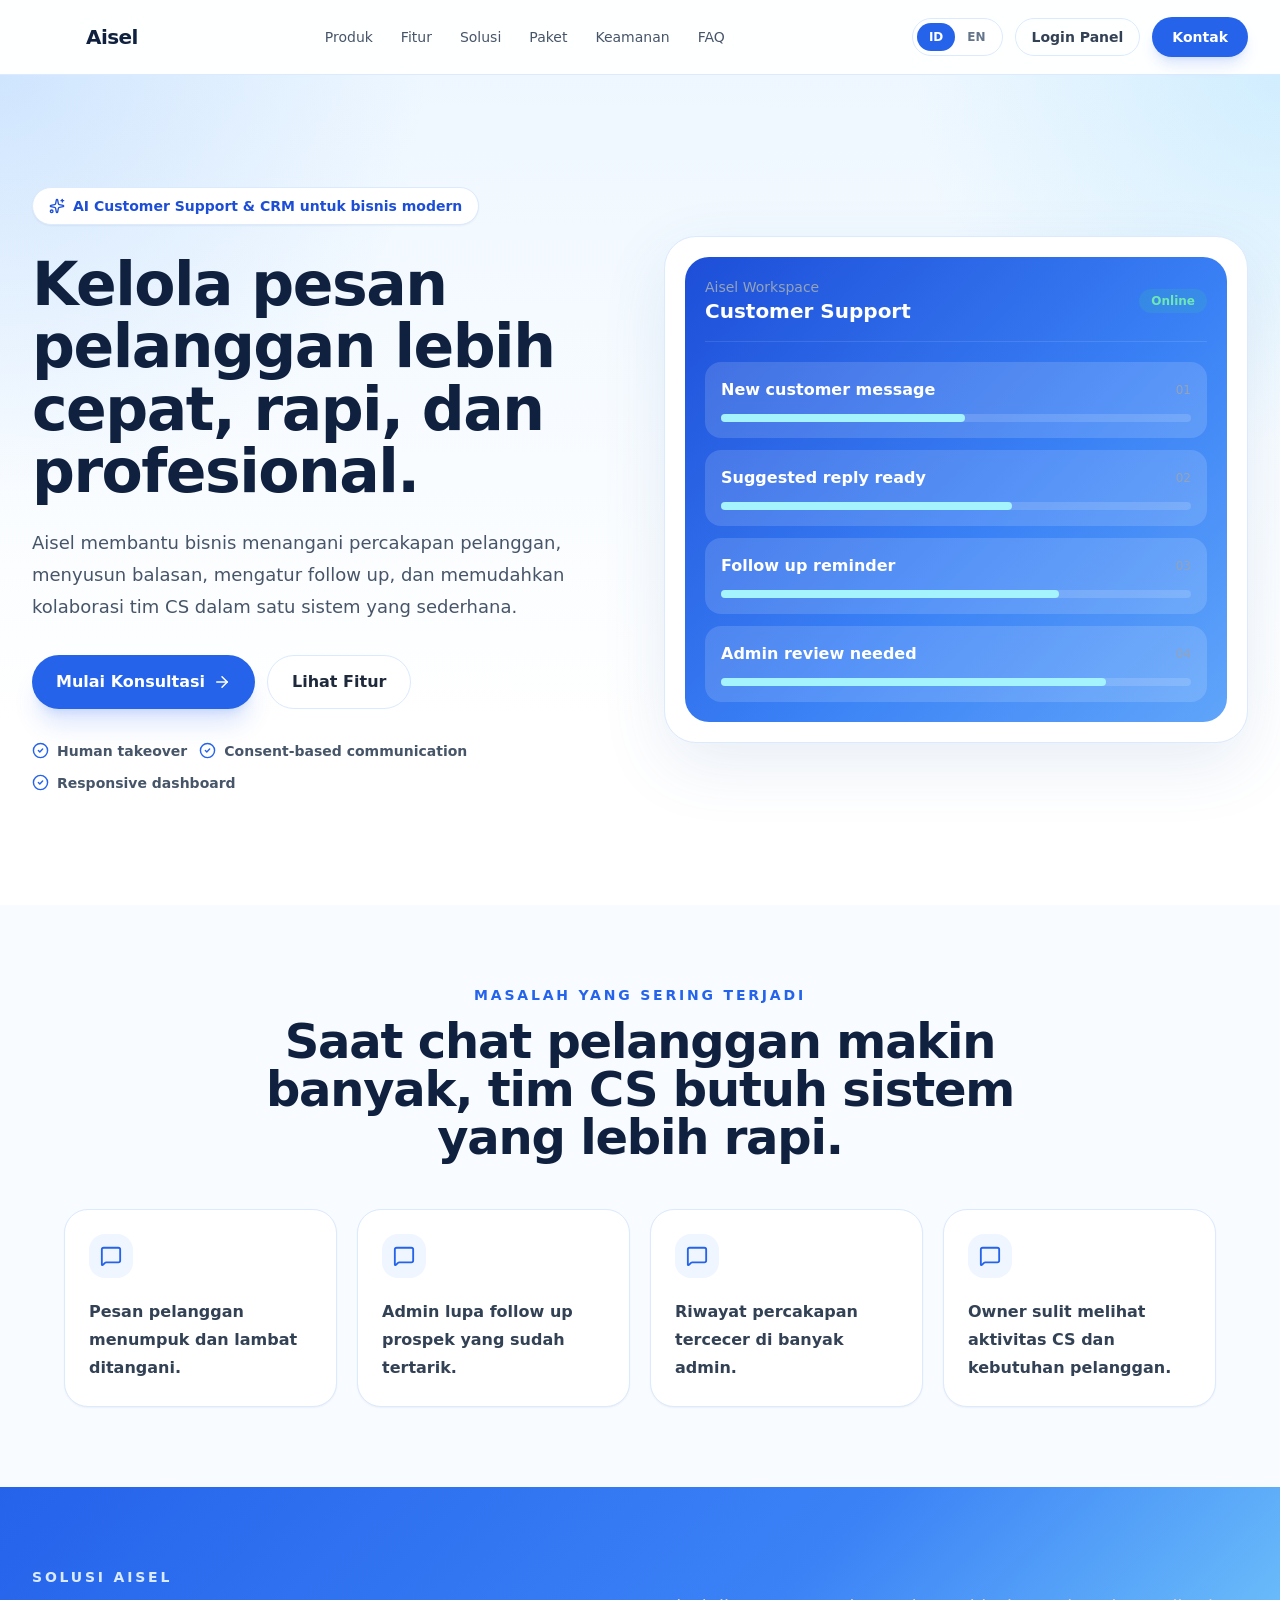
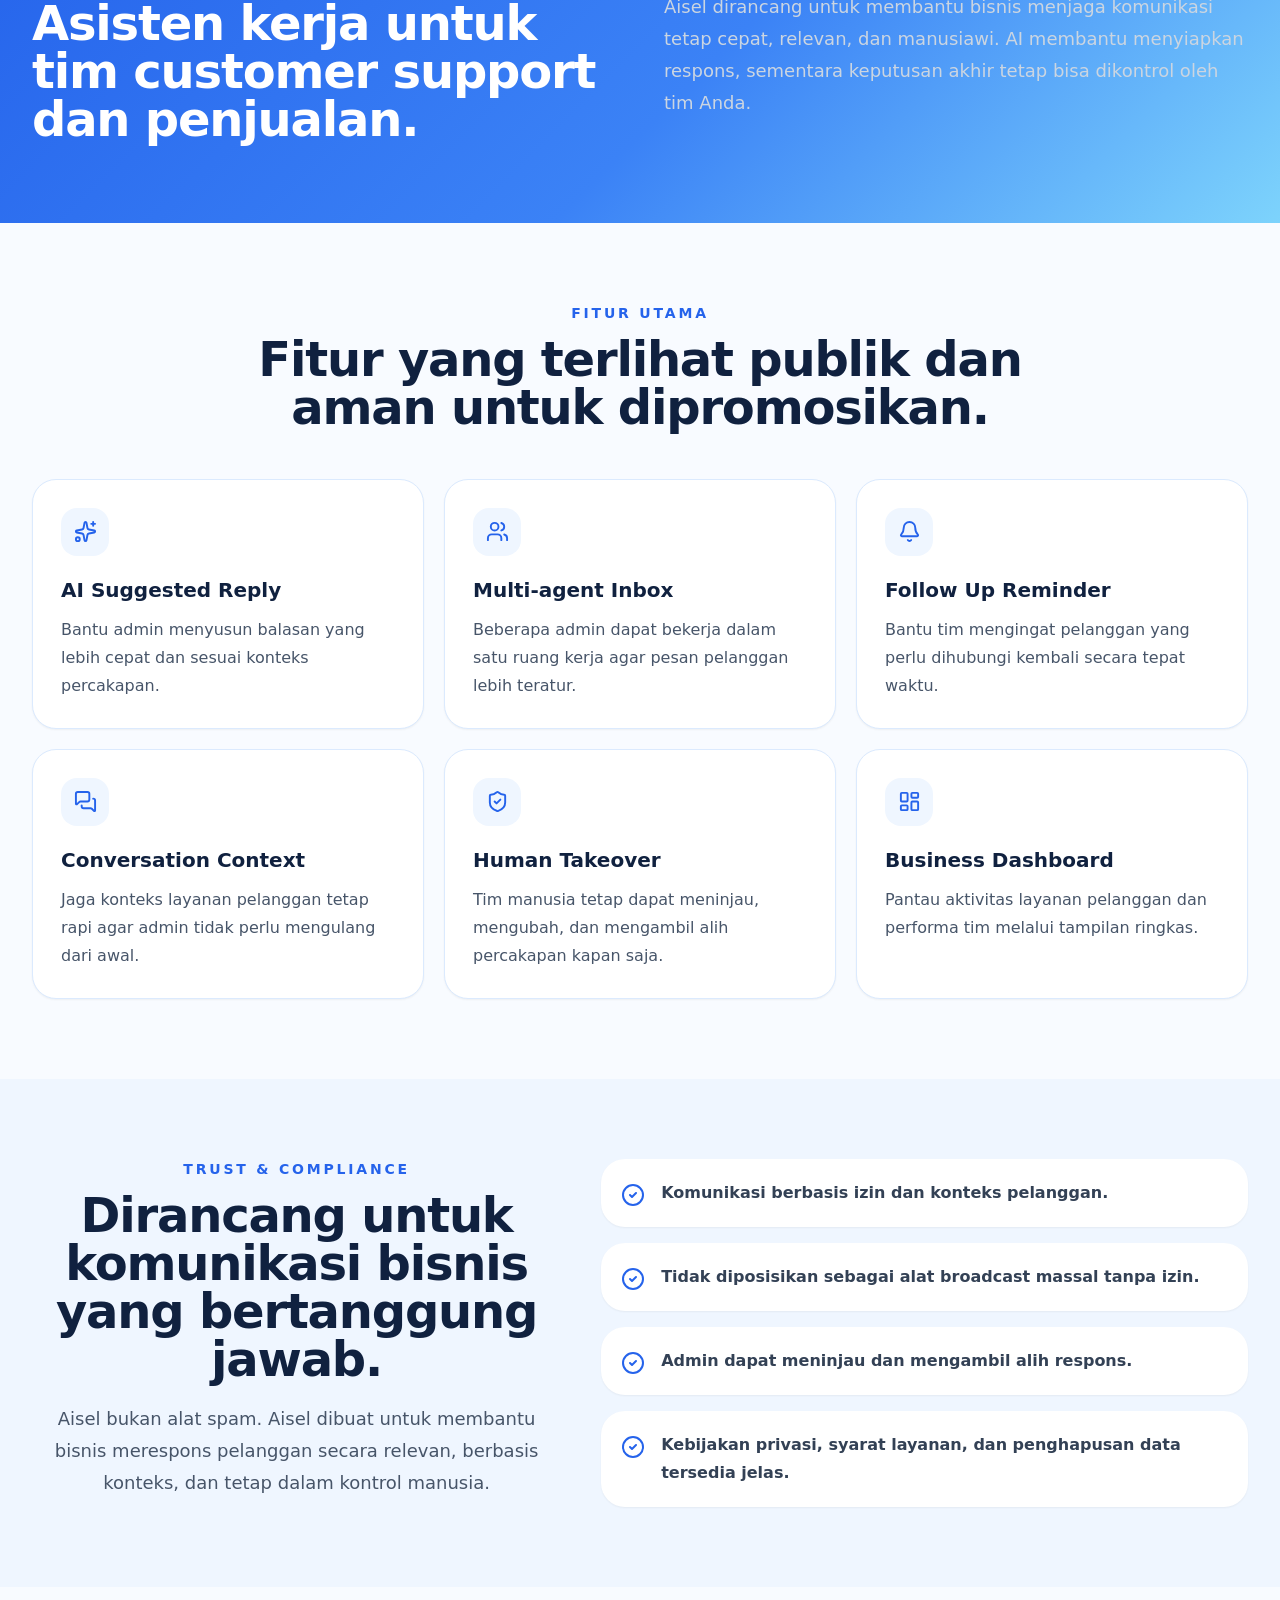
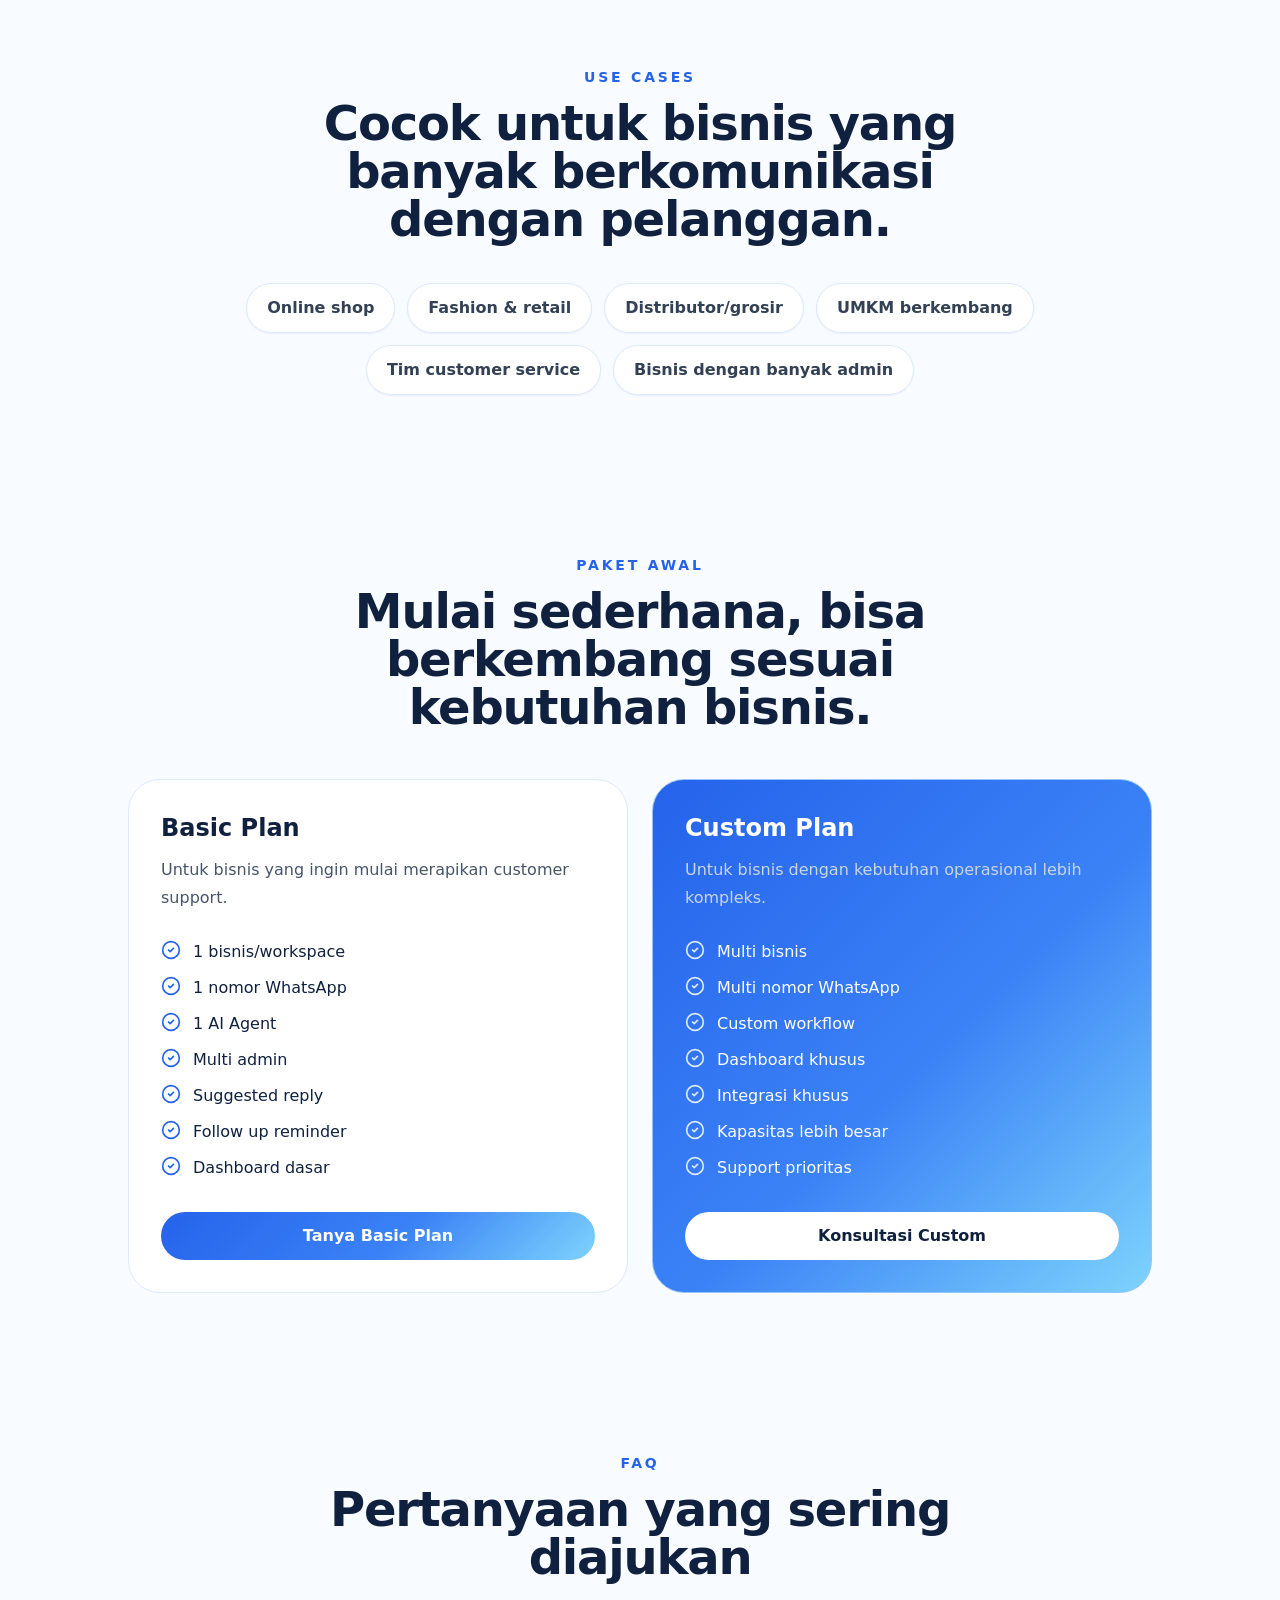
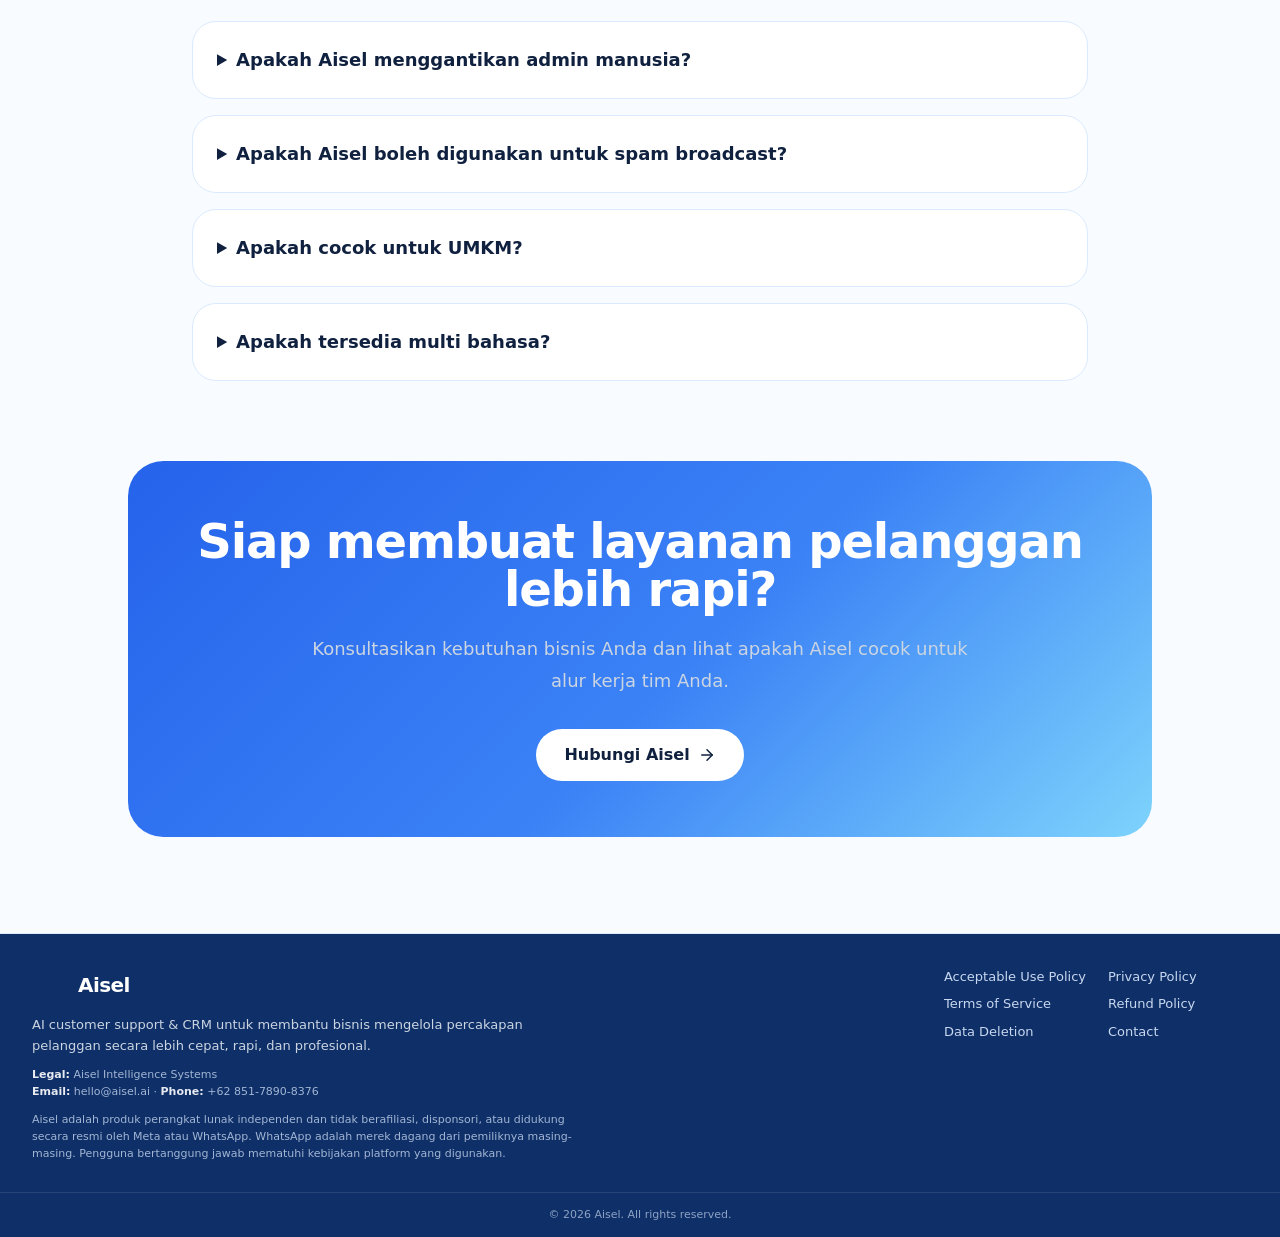
==== commit f8135ef2: "Remove duplicate email and location from footer" ====
--- a/index.html
+++ b/index.html
@@ -17,7 +17,7 @@
   <link rel="stylesheet" crossorigin href="/assets/index-DAEojUmn.css">
   <style>
     :root{color-scheme:light}body{background:#f8fbff!important;color:#10213f!important}.gradient-bg{background:radial-gradient(circle at top left,rgba(96,165,250,.22),transparent 28%),radial-gradient(circle at top right,rgba(125,211,252,.26),transparent 24%),linear-gradient(180deg,#eef7ff 0%,#fff 78%)!important}.bg-slate-950{background-color:#2563eb!important}footer.bg-slate-950{background-color:#0f2f68!important}.bg-slate-50{background-color:#f8fbff!important}.bg-blue-50{background-color:#eff6ff!important}.border-slate-200,.border-slate-200\/70{border-color:#dbeafe!important}.border-slate-950{border-color:#93c5fd!important}.text-slate-950{color:#10213f!important}.text-blue-600{color:#2563eb!important}.text-blue-700{color:#1d4ed8!important}.shadow-slate-900\/10,.shadow-slate-900\/15{--tw-shadow-color:rgba(37,99,235,.16)!important}.card-glow{box-shadow:0 22px 65px rgba(65,112,185,.12)!important}.hover\:bg-slate-800:hover{background-color:#1d4ed8!important}.hover\:bg-slate-50:hover{background-color:#eff6ff!important}#pricing .bg-slate-950,#contact .bg-slate-950,main>section.bg-slate-950{background:linear-gradient(135deg,#2563eb 0%,#3b82f6 55%,#7dd3fc 100%)!important}.rounded-\[1\.5rem\].bg-slate-950{background:linear-gradient(135deg,#1d4ed8 0%,#3b82f6 58%,#60a5fa 100%)!important}.bg-cyan-400{background-color:#a5f3fc!important}.text-cyan-300{color:#dbeafe!important}.bg-white\/10,.bg-white\/8{background-color:rgba(255,255,255,.14)!important}header a[href="#/"]>span:first-child,footer .flex.items-center.gap-3.font-bold>span:first-child{background-image:url("https://panel.aisel.ai/aisel/icon-only.png")!important;background-size:contain!important;background-position:center!important;background-repeat:no-repeat!important;background-color:transparent!important;color:transparent!important;font-size:0!important;line-height:0!important;box-shadow:none!important}header a[href="#/"]>span:first-child{width:42px!important;height:42px!important;border-radius:14px!important}footer .flex.items-center.gap-3.font-bold>span:first-child{width:34px!important;height:34px!important;border-radius:12px!important}header a[href="#/"]>span:last-child{color:#10213f!important;font-weight:800!important;letter-spacing:-.03em!important}footer .flex.items-center.gap-3.font-bold>span:last-child{color:#fff!important;font-weight:800!important;letter-spacing:-.03em!important}.aisel-platform-disclaimer,.aisel-footer-company{margin-top:10px;max-width:560px;color:rgba(219,234,254,.72);font-size:11px;line-height:1.55}.aisel-footer-company strong{color:rgba(255,255,255,.9)}.aisel-terms-disclaimer{margin-top:30px;padding:20px;border:1px solid #dbeafe;border-radius:22px;background:#f8fbff}.aisel-terms-disclaimer h2{margin:0 0 10px;font-size:20px;font-weight:800;color:#10213f}.aisel-terms-disclaimer p{margin:0;color:#475569;line-height:1.8}
-    footer .mx-auto.grid{padding-top:34px!important;padding-bottom:30px!important;gap:24px!important;align-items:start!important}footer .mx-auto.grid>div:first-child p:not(.aisel-platform-disclaimer):not(.aisel-footer-company){margin-top:12px!important;max-width:520px!important;font-size:13px!important;line-height:1.65!important}footer .mx-auto.grid>div:first-child p:nth-of-type(2){margin-top:14px!important;color:rgba(219,234,254,.76)!important}footer .flex.flex-wrap.gap-4{display:grid!important;grid-template-columns:repeat(2,minmax(140px,auto))!important;gap:10px 22px!important;justify-content:end!important;align-content:start!important;text-align:left!important}footer .flex.flex-wrap.gap-4 a{font-size:13px!important;line-height:1.35!important;color:rgba(219,234,254,.9)!important}footer .border-t.border-white\/10{padding-top:14px!important;padding-bottom:14px!important}footer .text-center.text-xs{font-size:11px!important;color:rgba(219,234,254,.62)!important}@media(max-width:768px){footer .mx-auto.grid{padding-top:30px!important;padding-bottom:26px!important;gap:22px!important}footer .flex.flex-wrap.gap-4{grid-template-columns:1fr!important;justify-content:start!important}footer .aisel-platform-disclaimer,footer .aisel-footer-company{max-width:100%!important}}
+    footer .mx-auto.grid{padding-top:34px!important;padding-bottom:30px!important;gap:24px!important;align-items:start!important}footer .mx-auto.grid>div:first-child p:not(.aisel-platform-disclaimer):not(.aisel-footer-company){margin-top:12px!important;max-width:520px!important;font-size:13px!important;line-height:1.65!important}footer .mx-auto.grid>div:first-child p:nth-of-type(2){display:none!important}footer .flex.flex-wrap.gap-4{display:grid!important;grid-template-columns:repeat(2,minmax(140px,auto))!important;gap:10px 22px!important;justify-content:end!important;align-content:start!important;text-align:left!important}footer .flex.flex-wrap.gap-4 a{font-size:13px!important;line-height:1.35!important;color:rgba(219,234,254,.9)!important}footer .border-t.border-white\/10{padding-top:14px!important;padding-bottom:14px!important}footer .text-center.text-xs{font-size:11px!important;color:rgba(219,234,254,.62)!important}@media(max-width:768px){footer .mx-auto.grid{padding-top:30px!important;padding-bottom:26px!important;gap:22px!important}footer .flex.flex-wrap.gap-4{grid-template-columns:1fr!important;justify-content:start!important}footer .aisel-platform-disclaimer,footer .aisel-footer-company{max-width:100%!important}}
   </style>
 </head>
 <body>
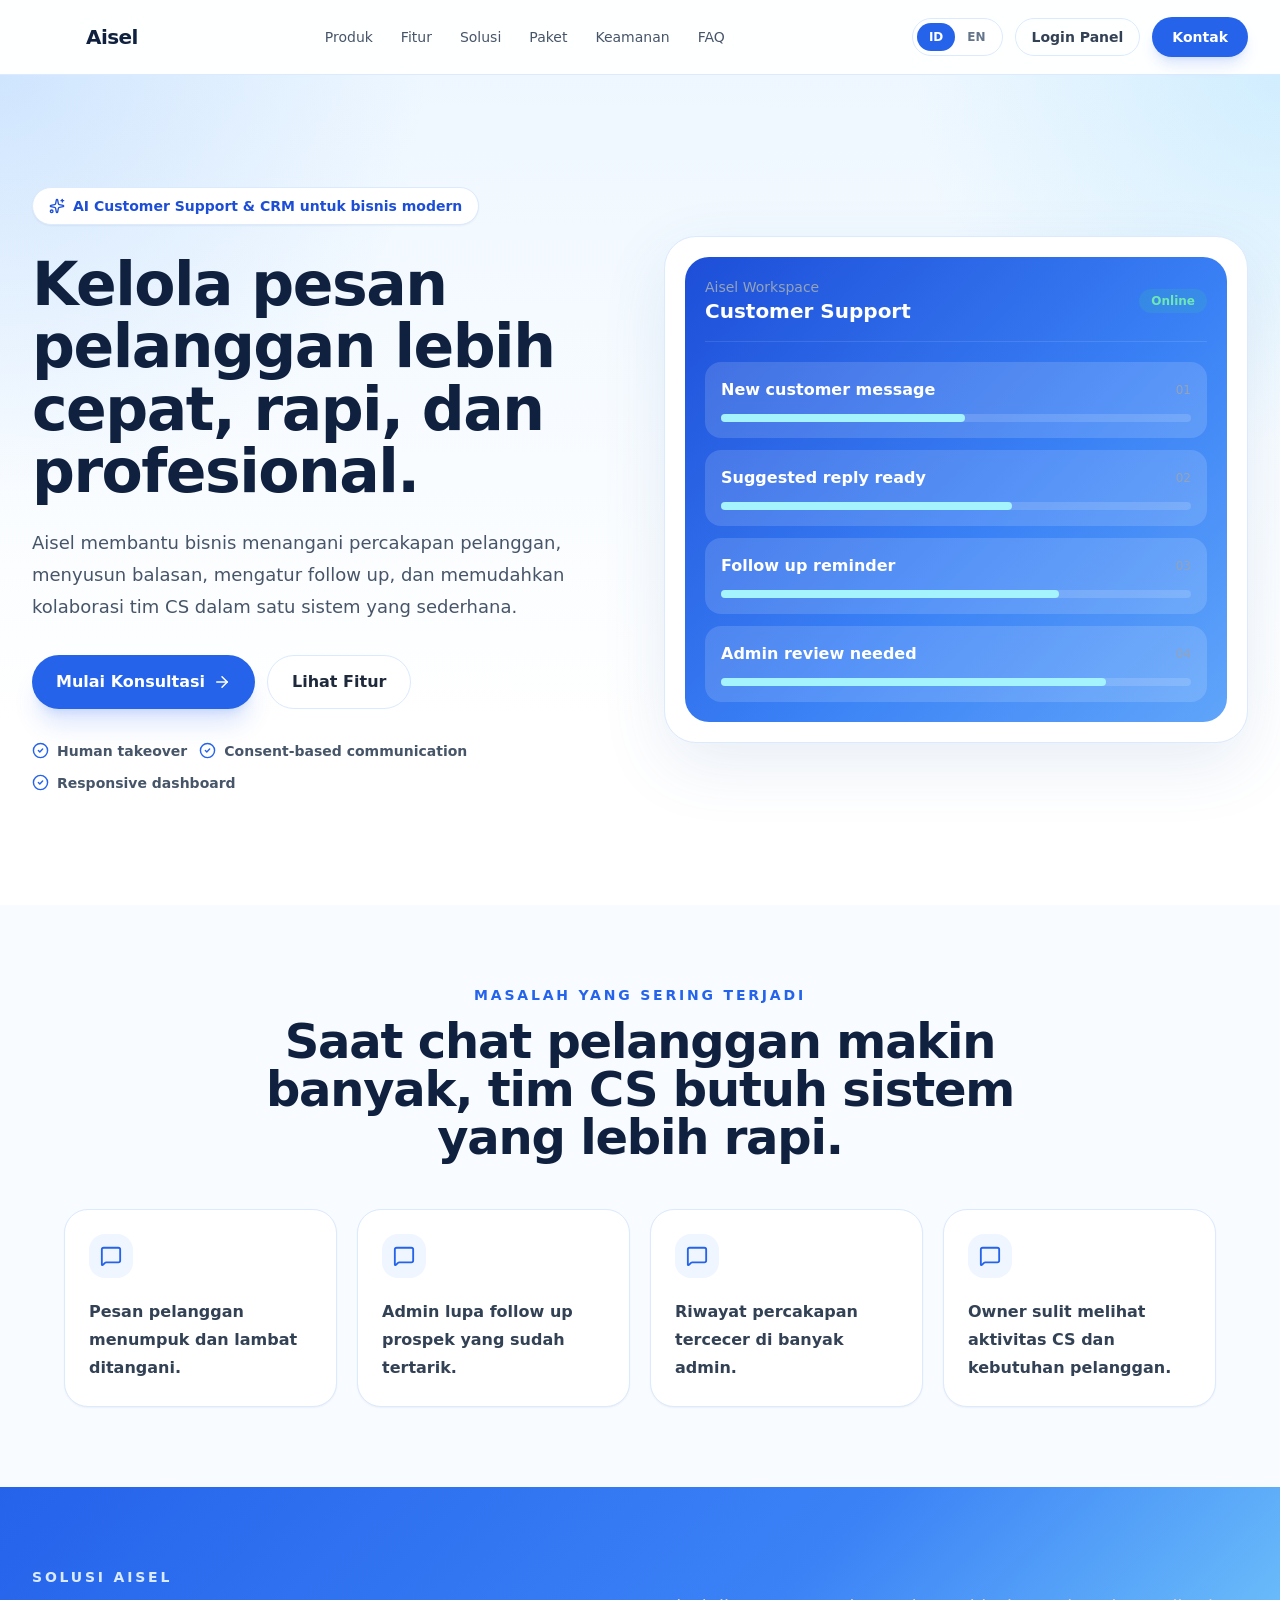
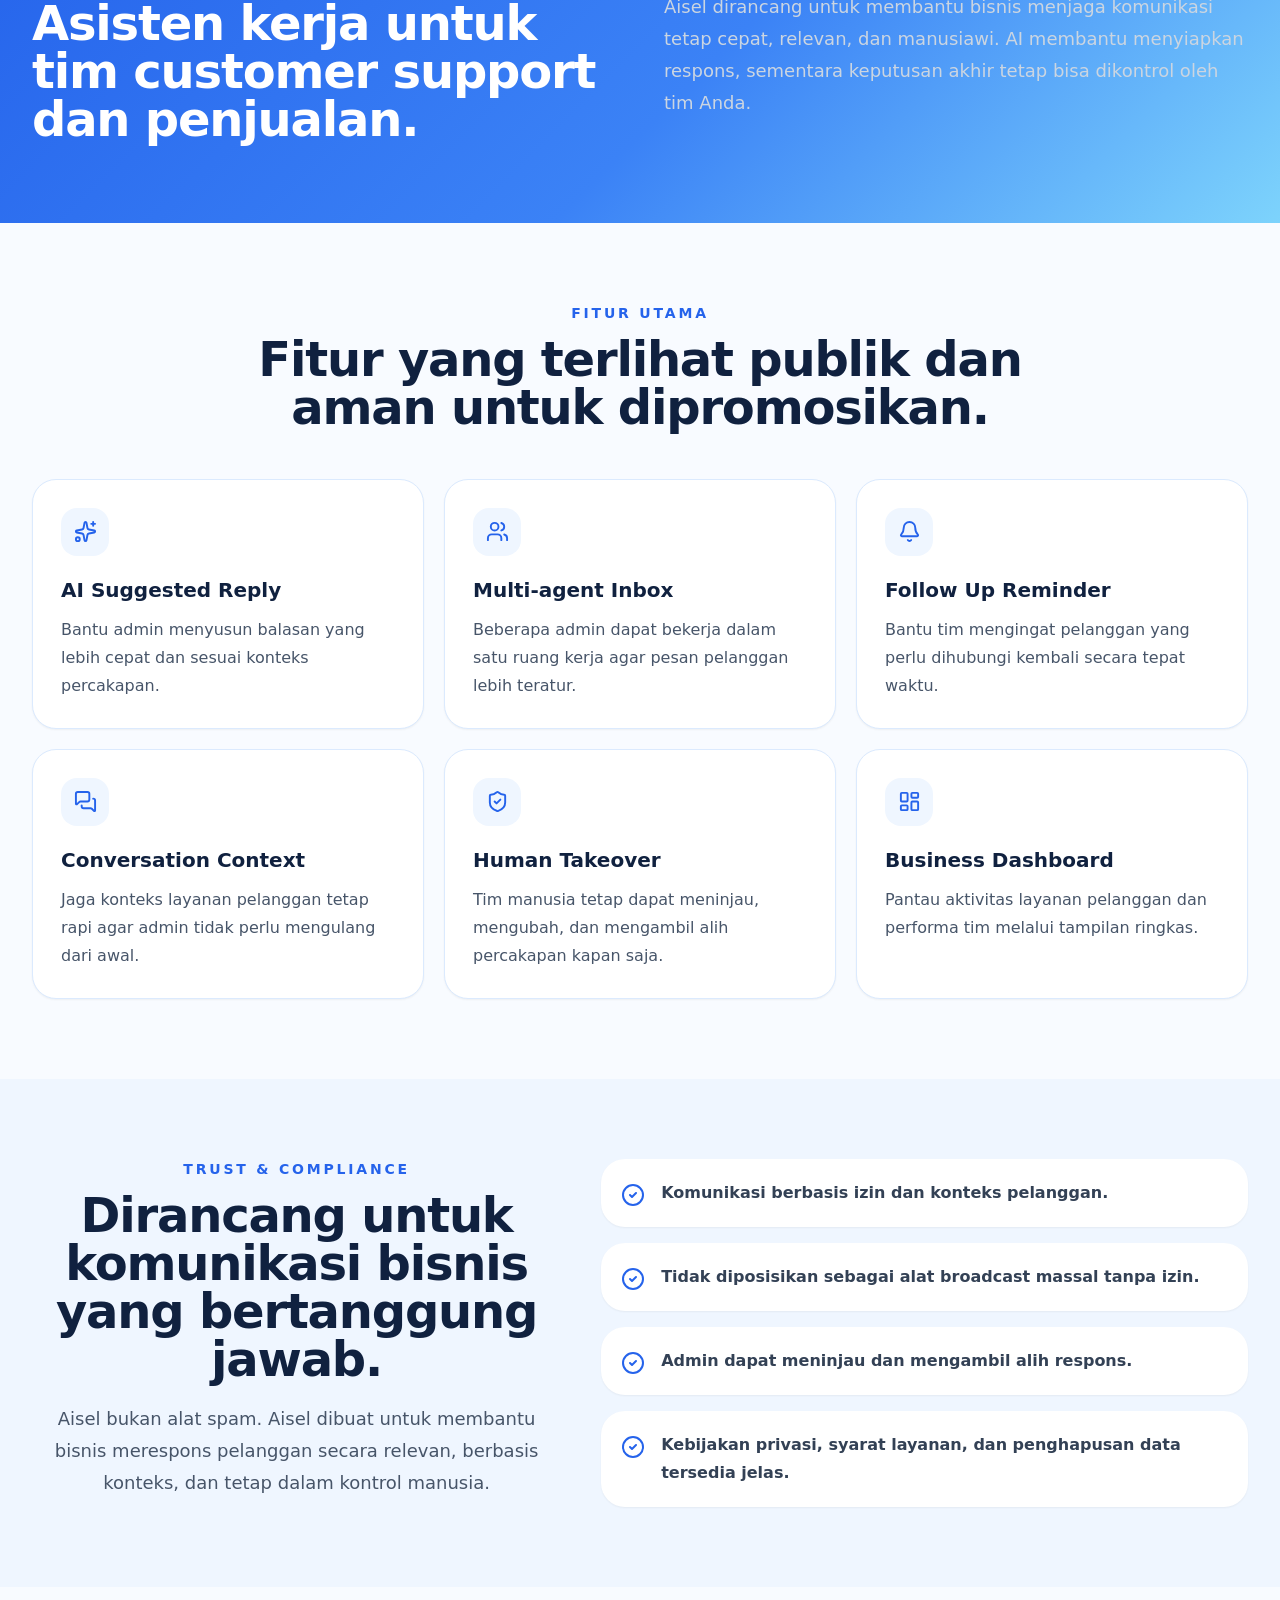
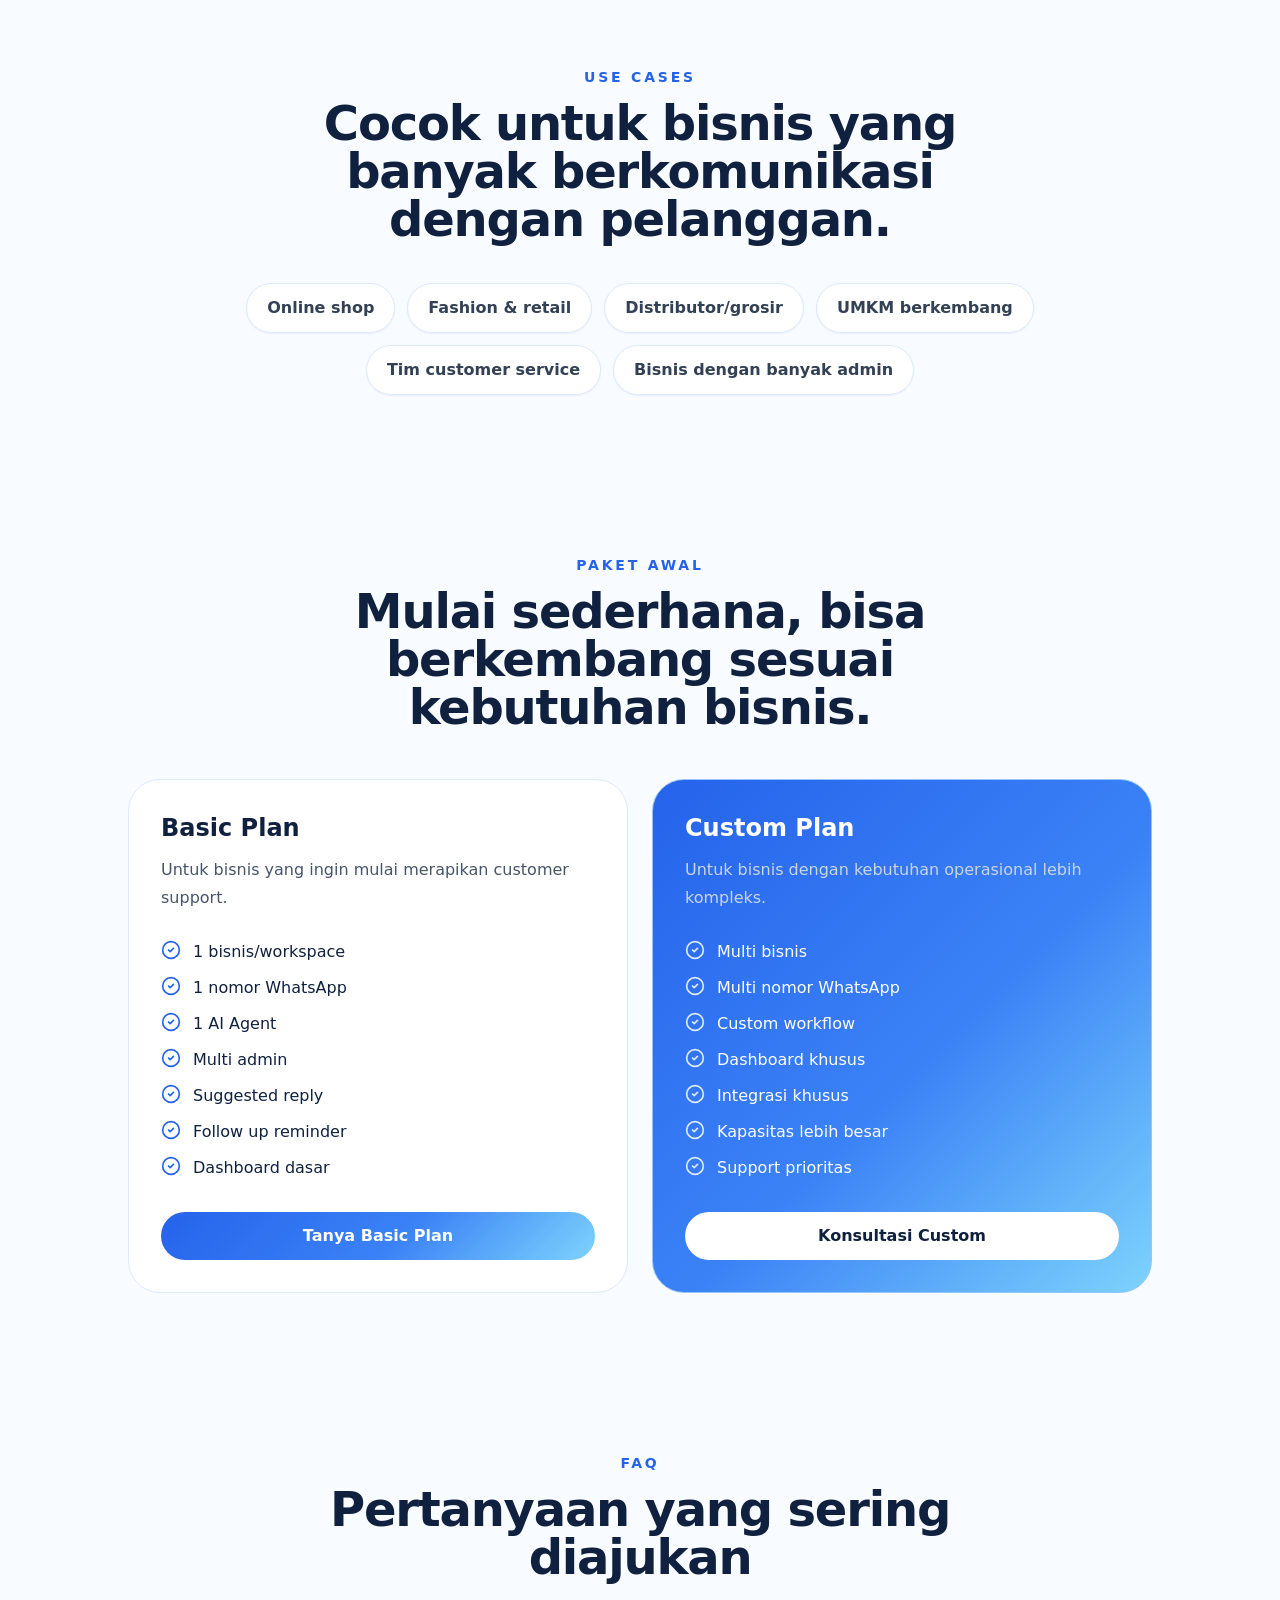
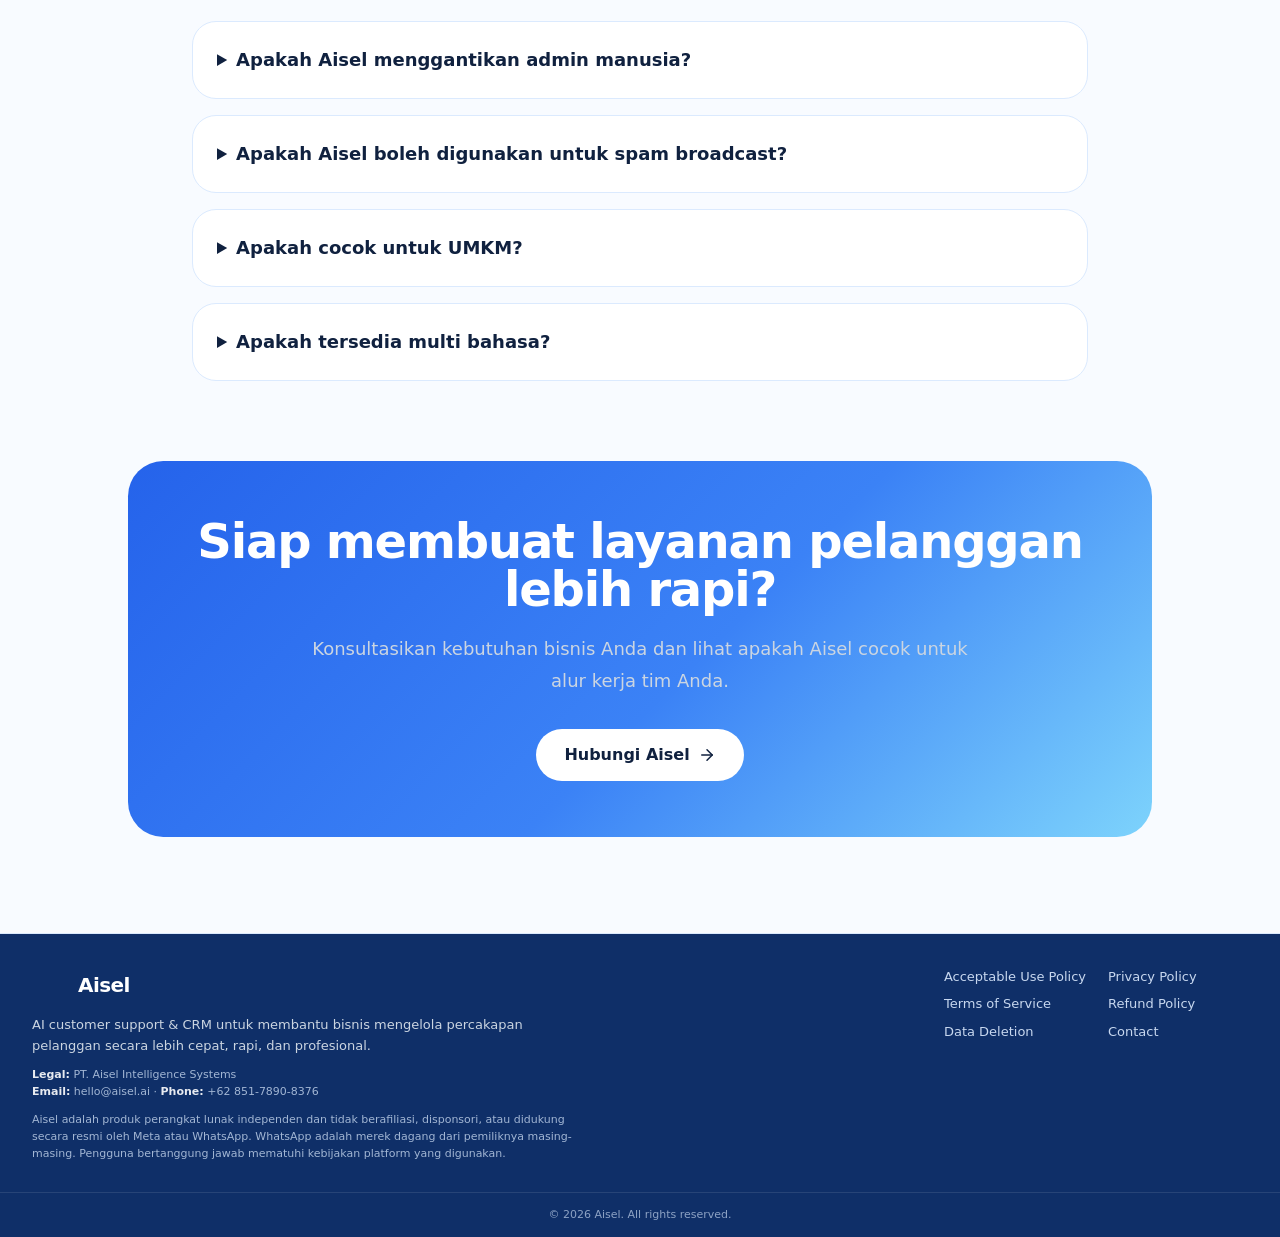
==== commit eba7fc10: "Update legal company name to PT Aisel Intelligence Systems in footer" ====
--- a/index.html
+++ b/index.html
@@ -34,7 +34,7 @@
         const footerLinks=document.querySelector('footer .flex.flex-wrap.gap-4');
         if(footerLinks){const needed=[['/acceptable-use-policy.html','Acceptable Use Policy'],['/privacy-policy.html','Privacy Policy'],['/terms-of-service.html','Terms of Service'],['/refund-policy.html','Refund Policy'],['/data-deletion.html','Data Deletion'],['/contact.html','Contact']];needed.reverse().forEach(([href,label])=>{if(!footerLinks.querySelector('[href="'+href+'"]')){const l=document.createElement('a');l.href=href;l.className='text-sm text-slate-300 hover:text-white';l.textContent=label;footerLinks.insertBefore(l,footerLinks.firstChild)}});}
         const footerText=document.querySelector('footer .mx-auto.grid > div:first-child');
-        if(footerText&&!document.getElementById('aisel-footer-company')){const c=document.createElement('p');c.id='aisel-footer-company';c.className='aisel-footer-company';c.innerHTML='<strong>Legal:</strong> Aisel Intelligence Systems<br><strong>Email:</strong> hello@aisel.ai · <strong>Phone:</strong> +62 851-7890-8376';footerText.appendChild(c)}
+        if(footerText&&!document.getElementById('aisel-footer-company')){const c=document.createElement('p');c.id='aisel-footer-company';c.className='aisel-footer-company';c.innerHTML='<strong>Legal:</strong> PT. Aisel Intelligence Systems<br><strong>Email:</strong> hello@aisel.ai · <strong>Phone:</strong> +62 851-7890-8376';footerText.appendChild(c)}
         if(footerText&&!document.getElementById('aisel-meta-whatsapp-disclaimer')){const p=document.createElement('p');p.id='aisel-meta-whatsapp-disclaimer';p.className='aisel-platform-disclaimer';p.textContent=disclaimer;footerText.appendChild(p)}
       }
       goStatic(); window.addEventListener('hashchange',goStatic); window.addEventListener('DOMContentLoaded',()=>{setTimeout(patchLinks,250);setTimeout(patchLinks,800);setTimeout(patchLinks,1600)}); setTimeout(patchLinks,2200);
